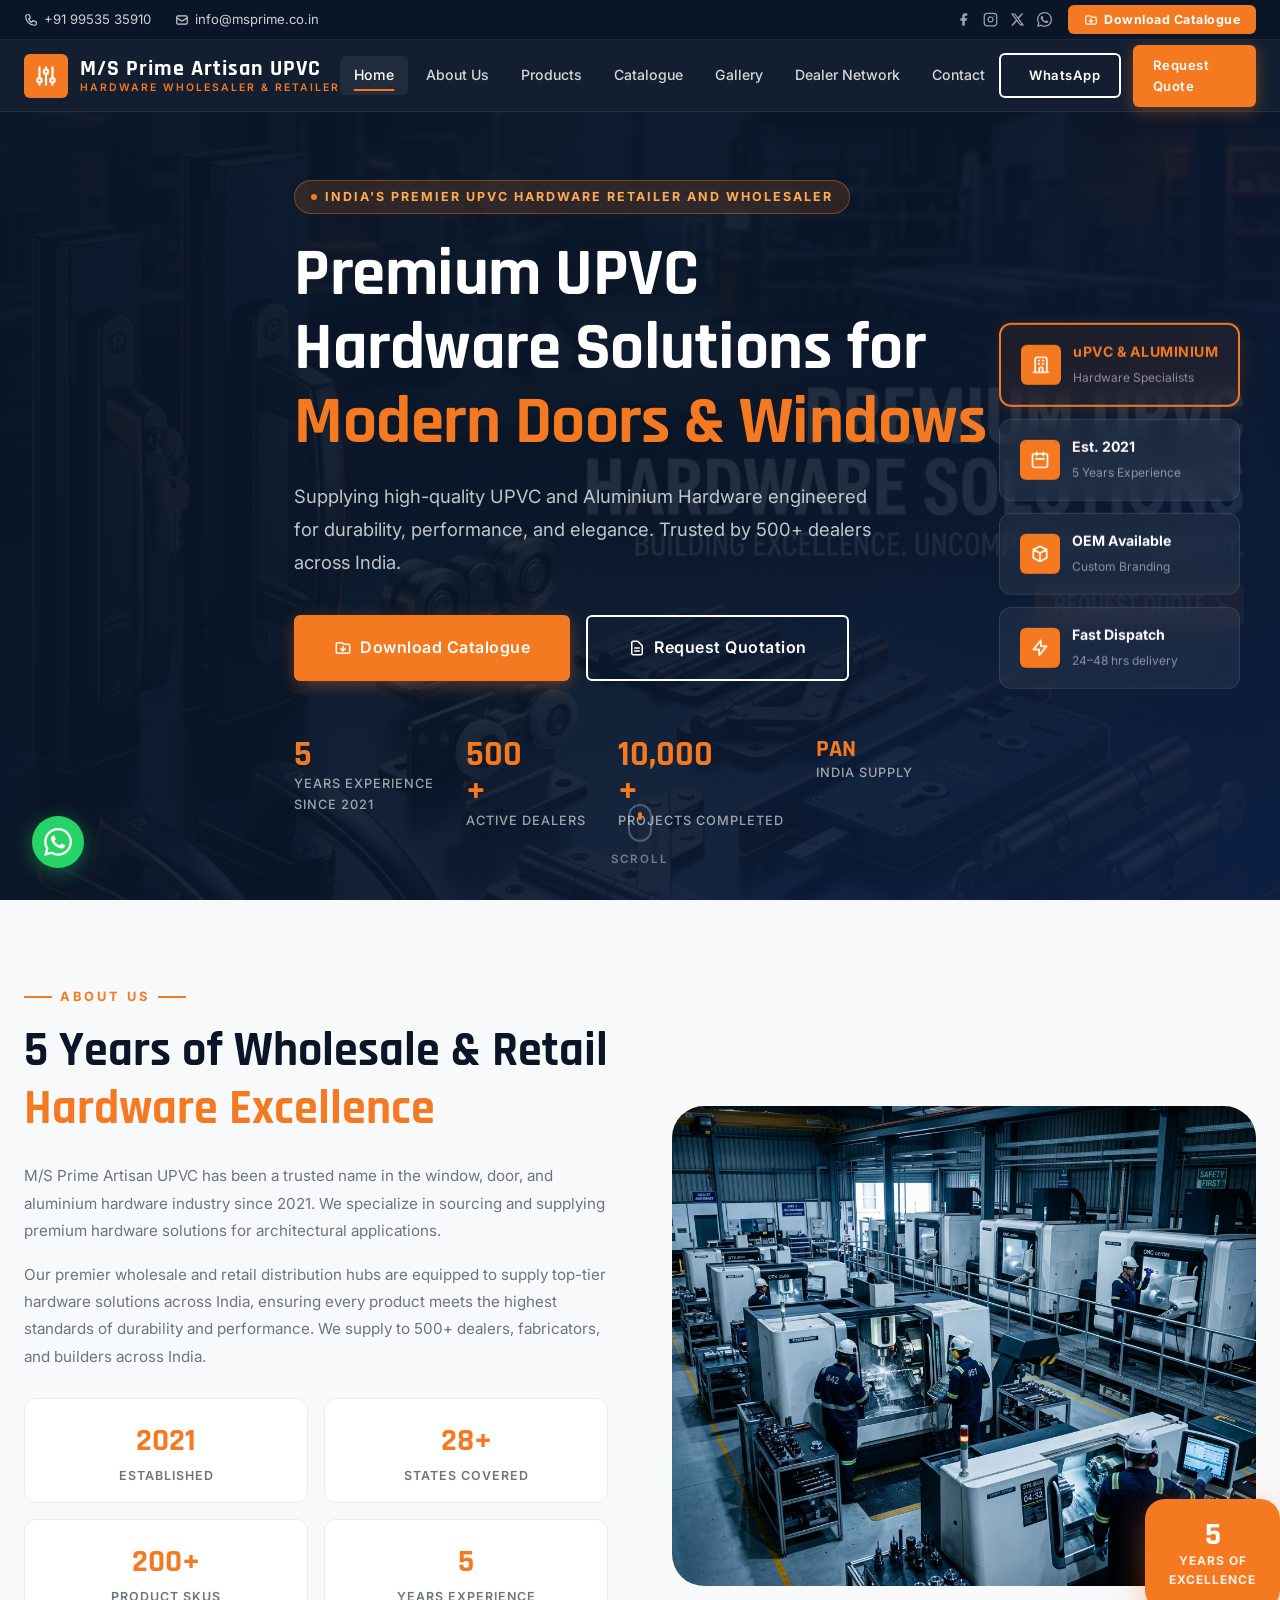
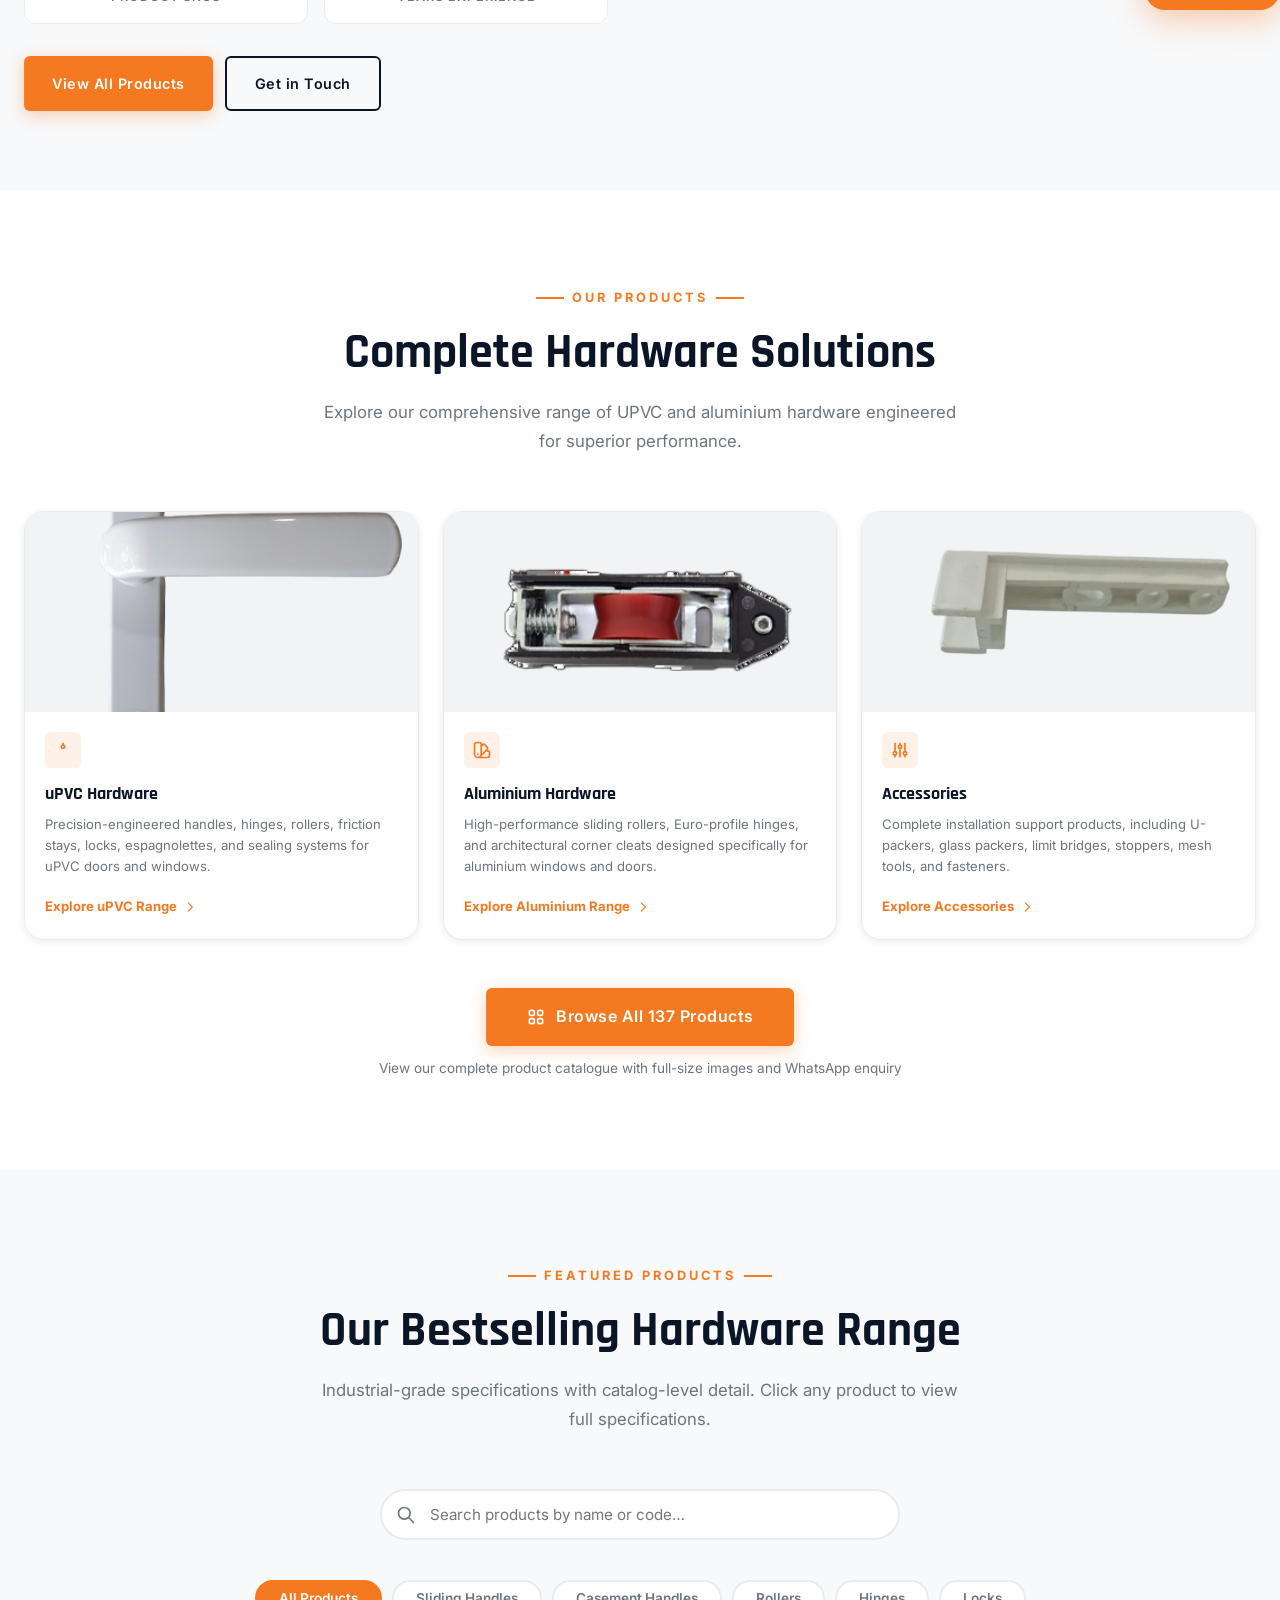
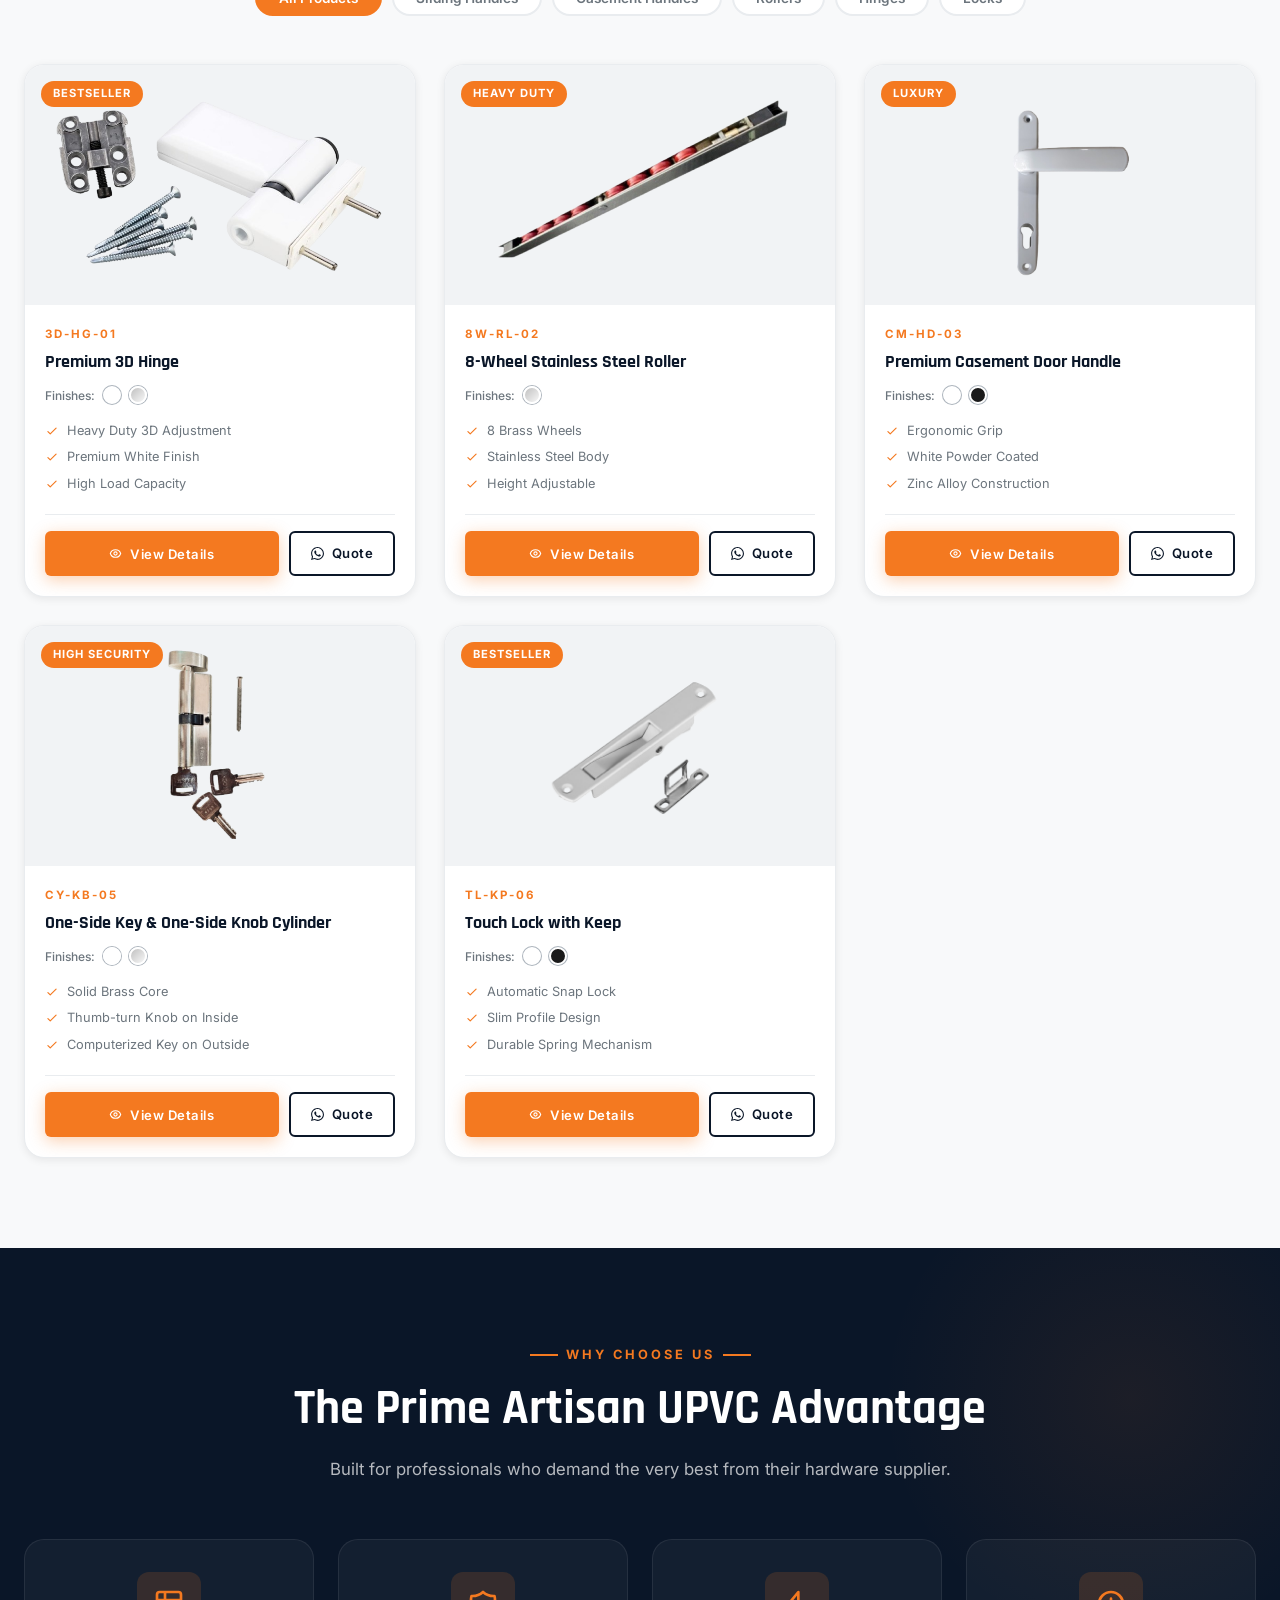
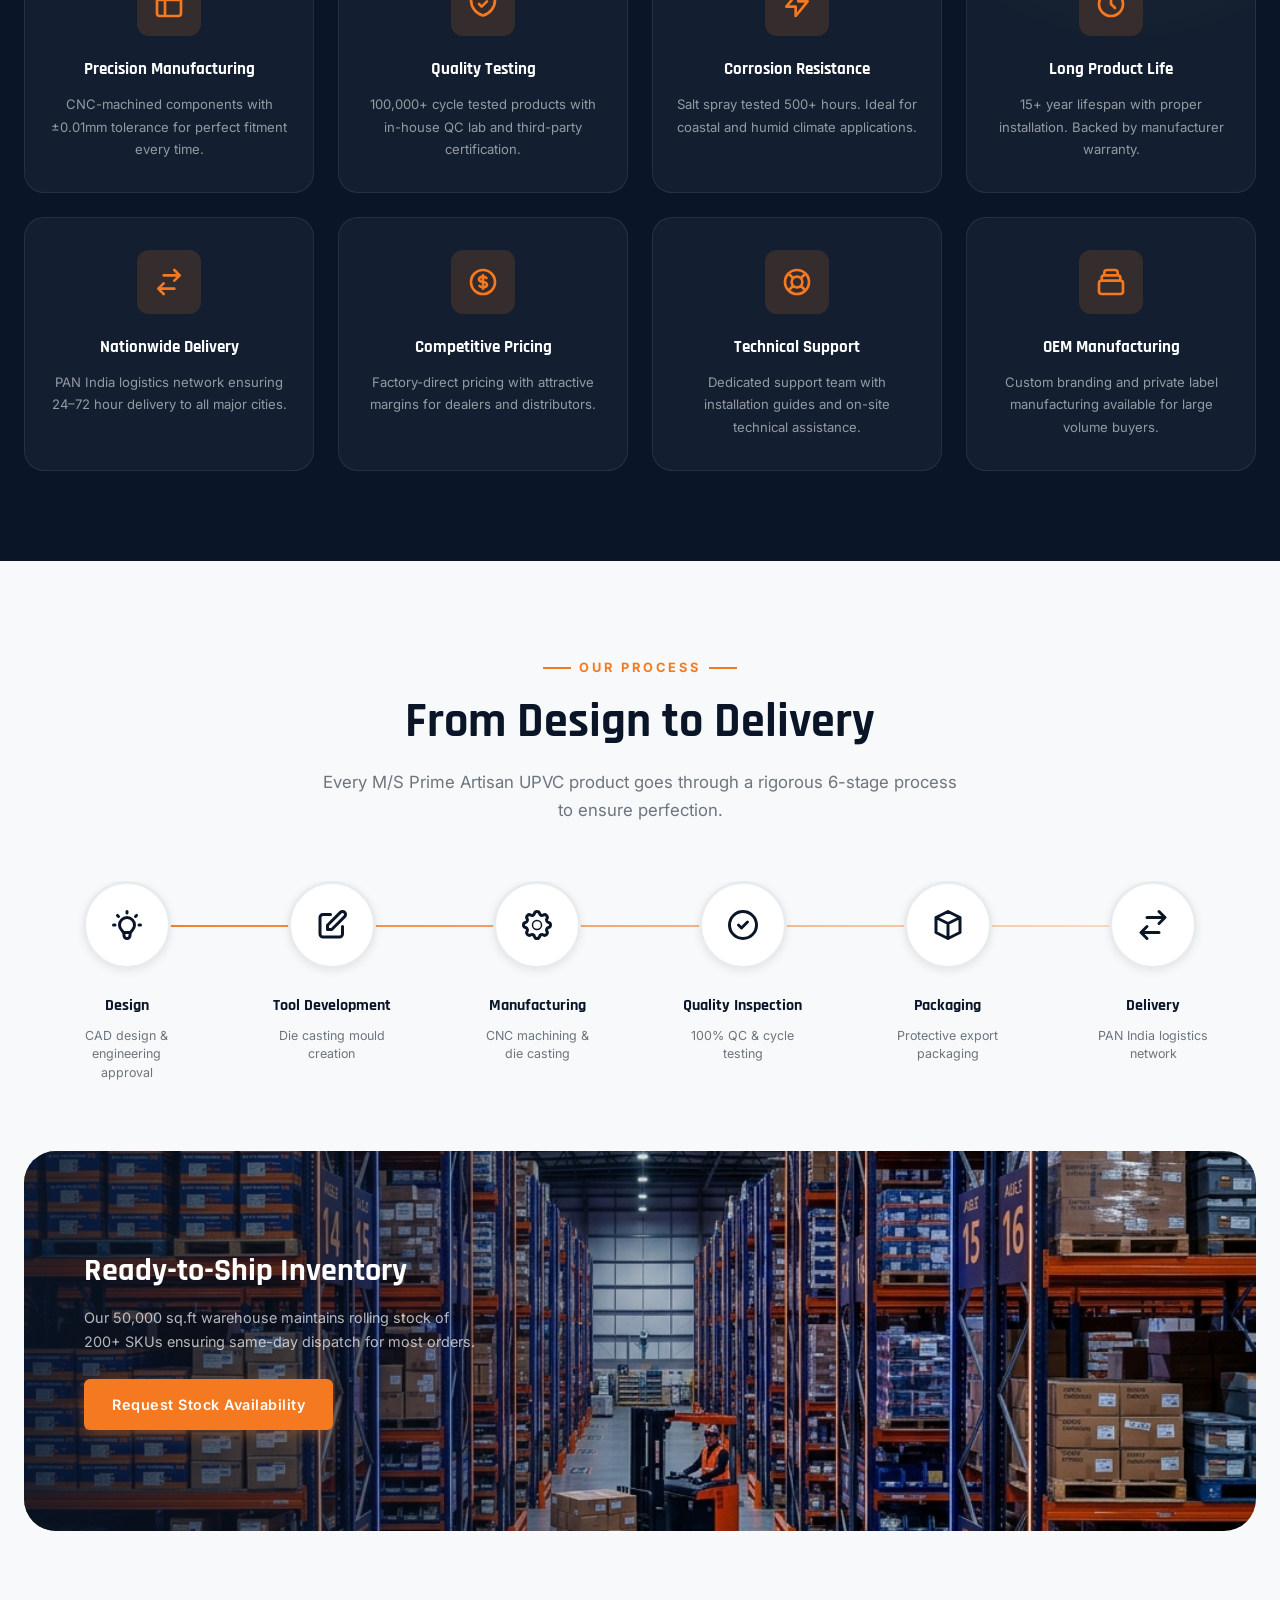
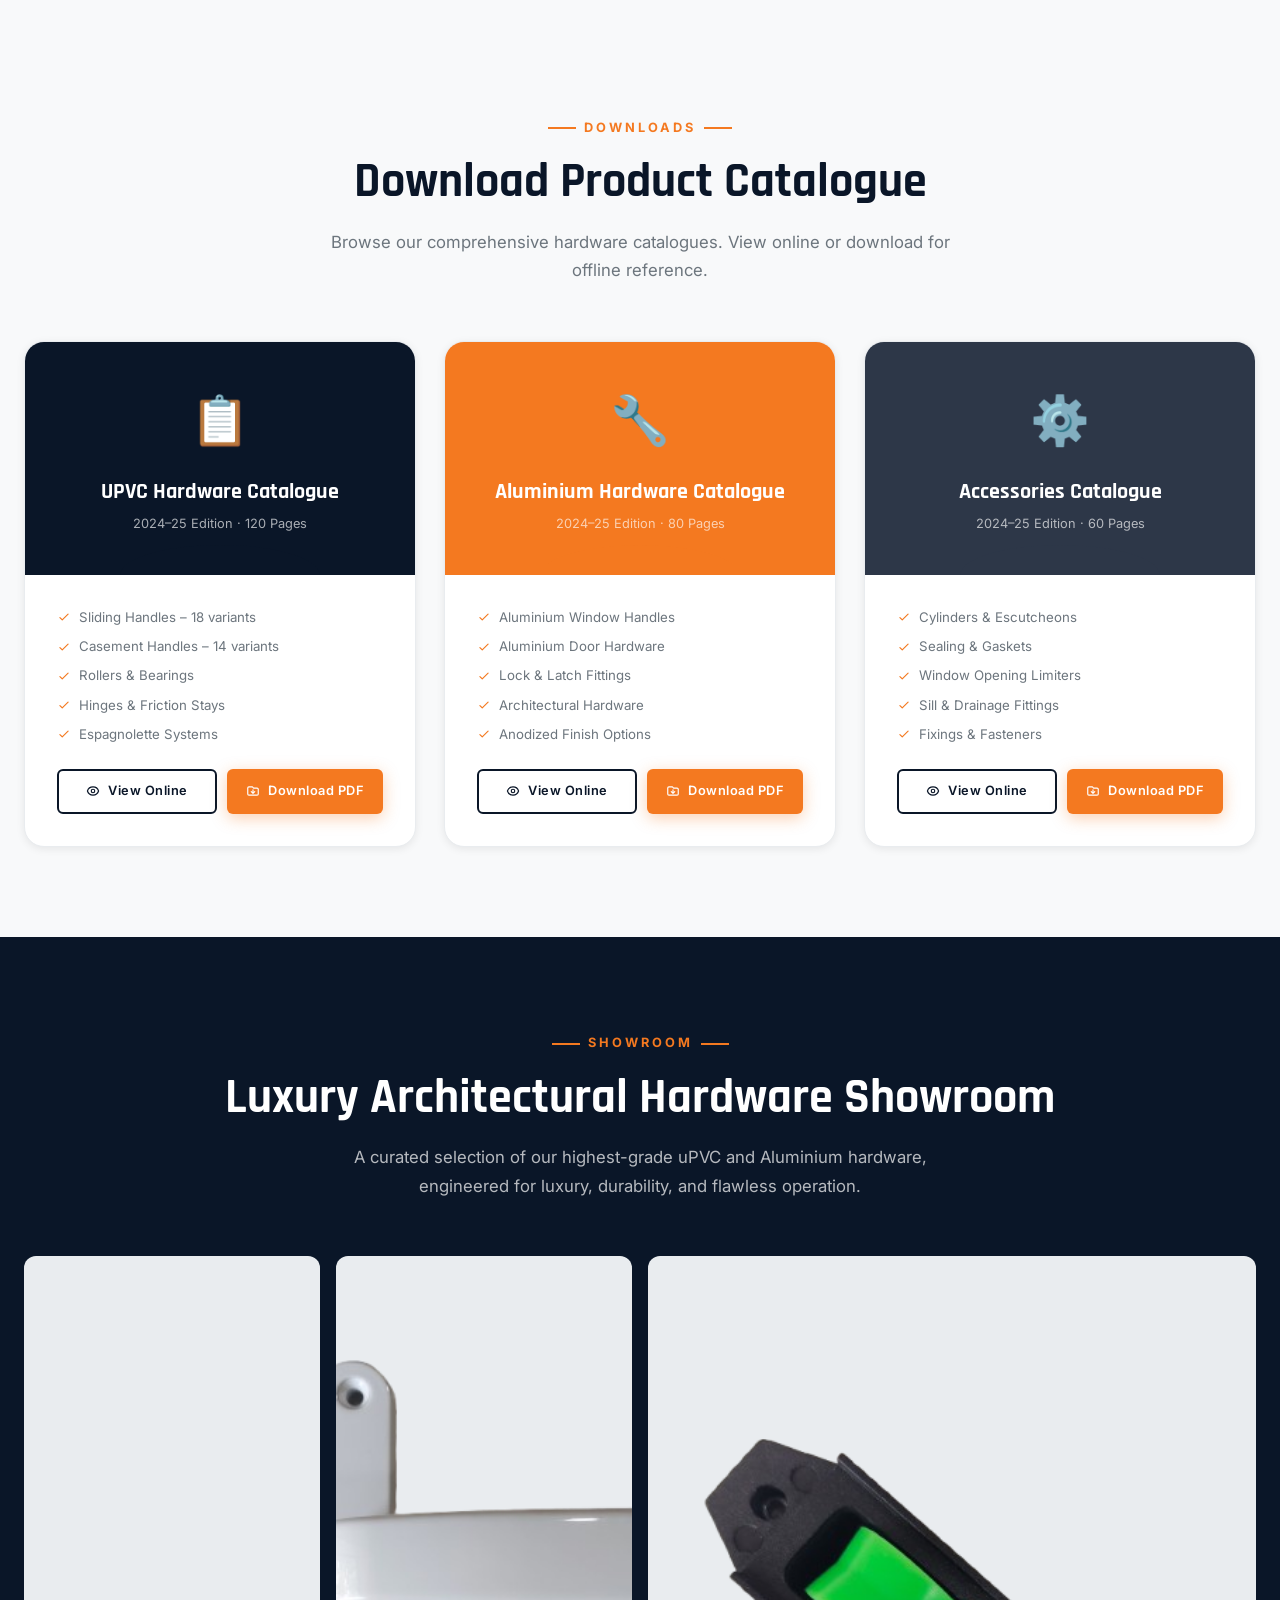
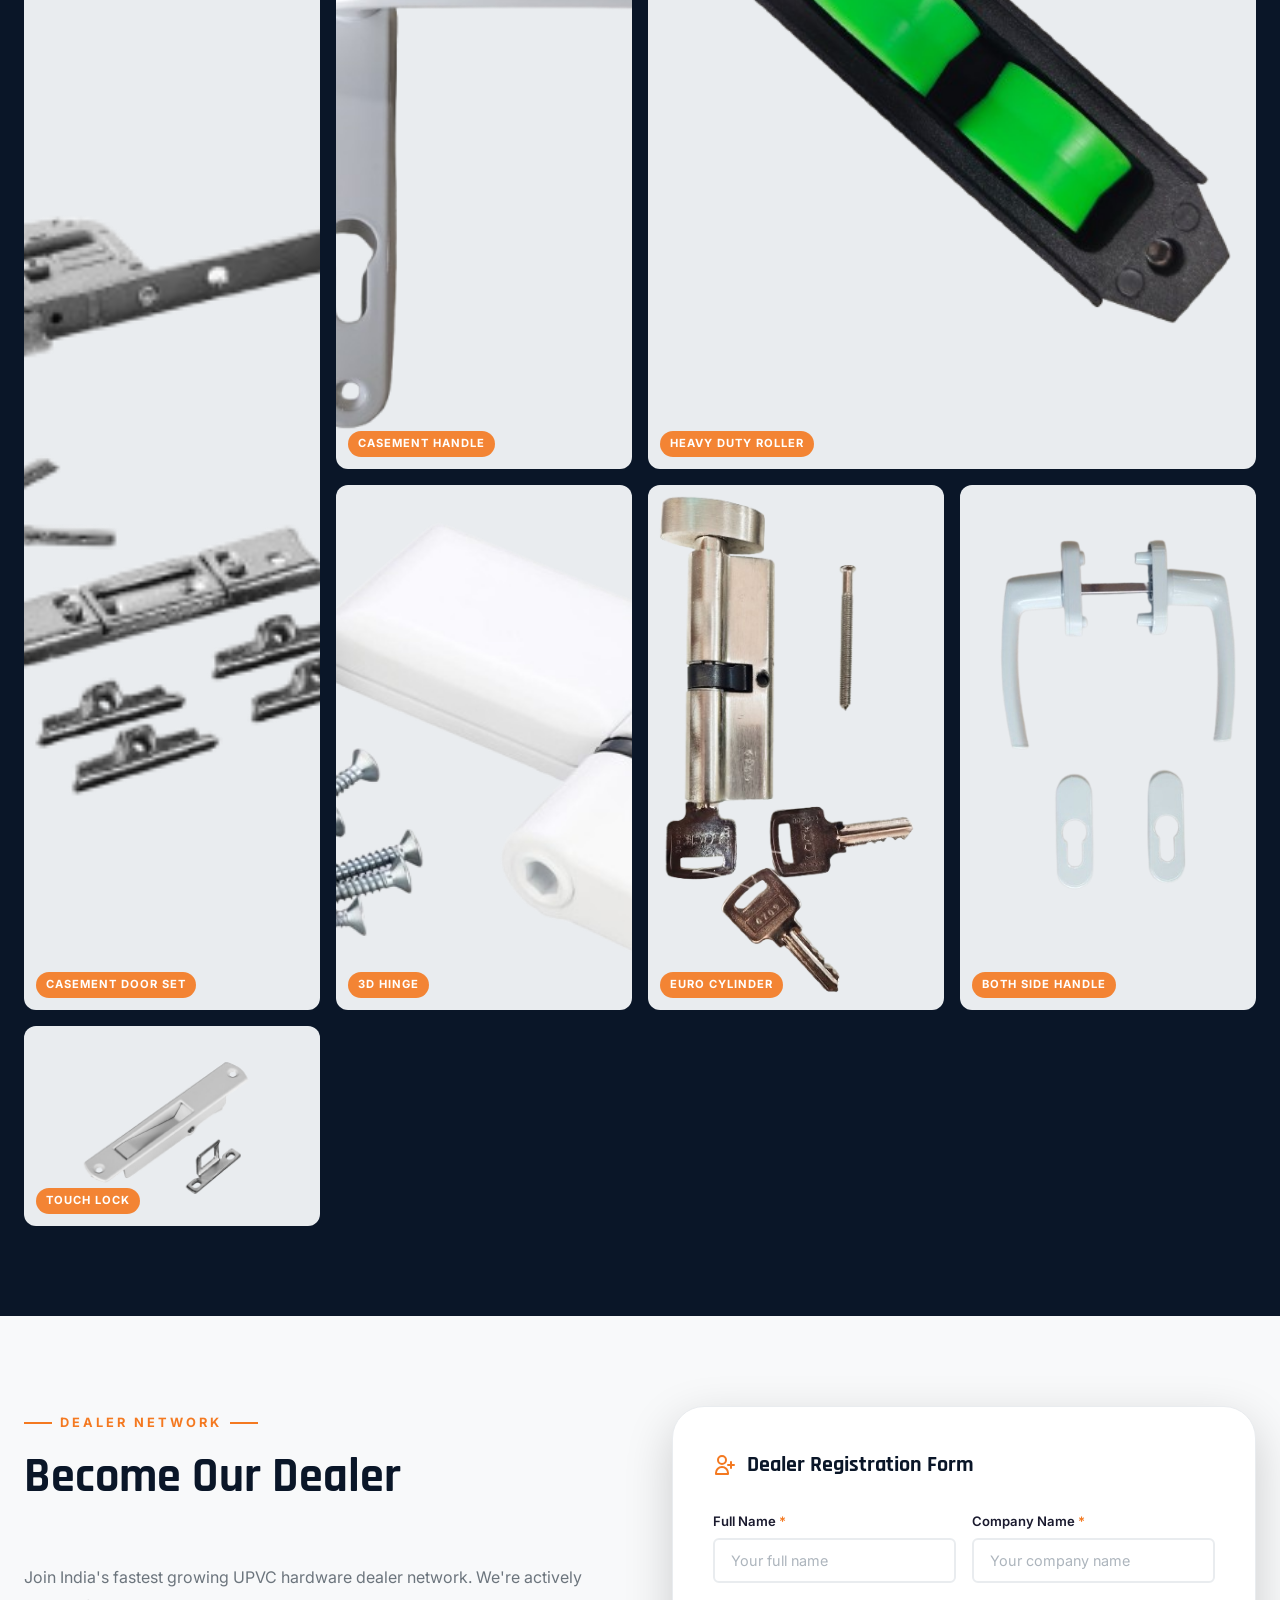
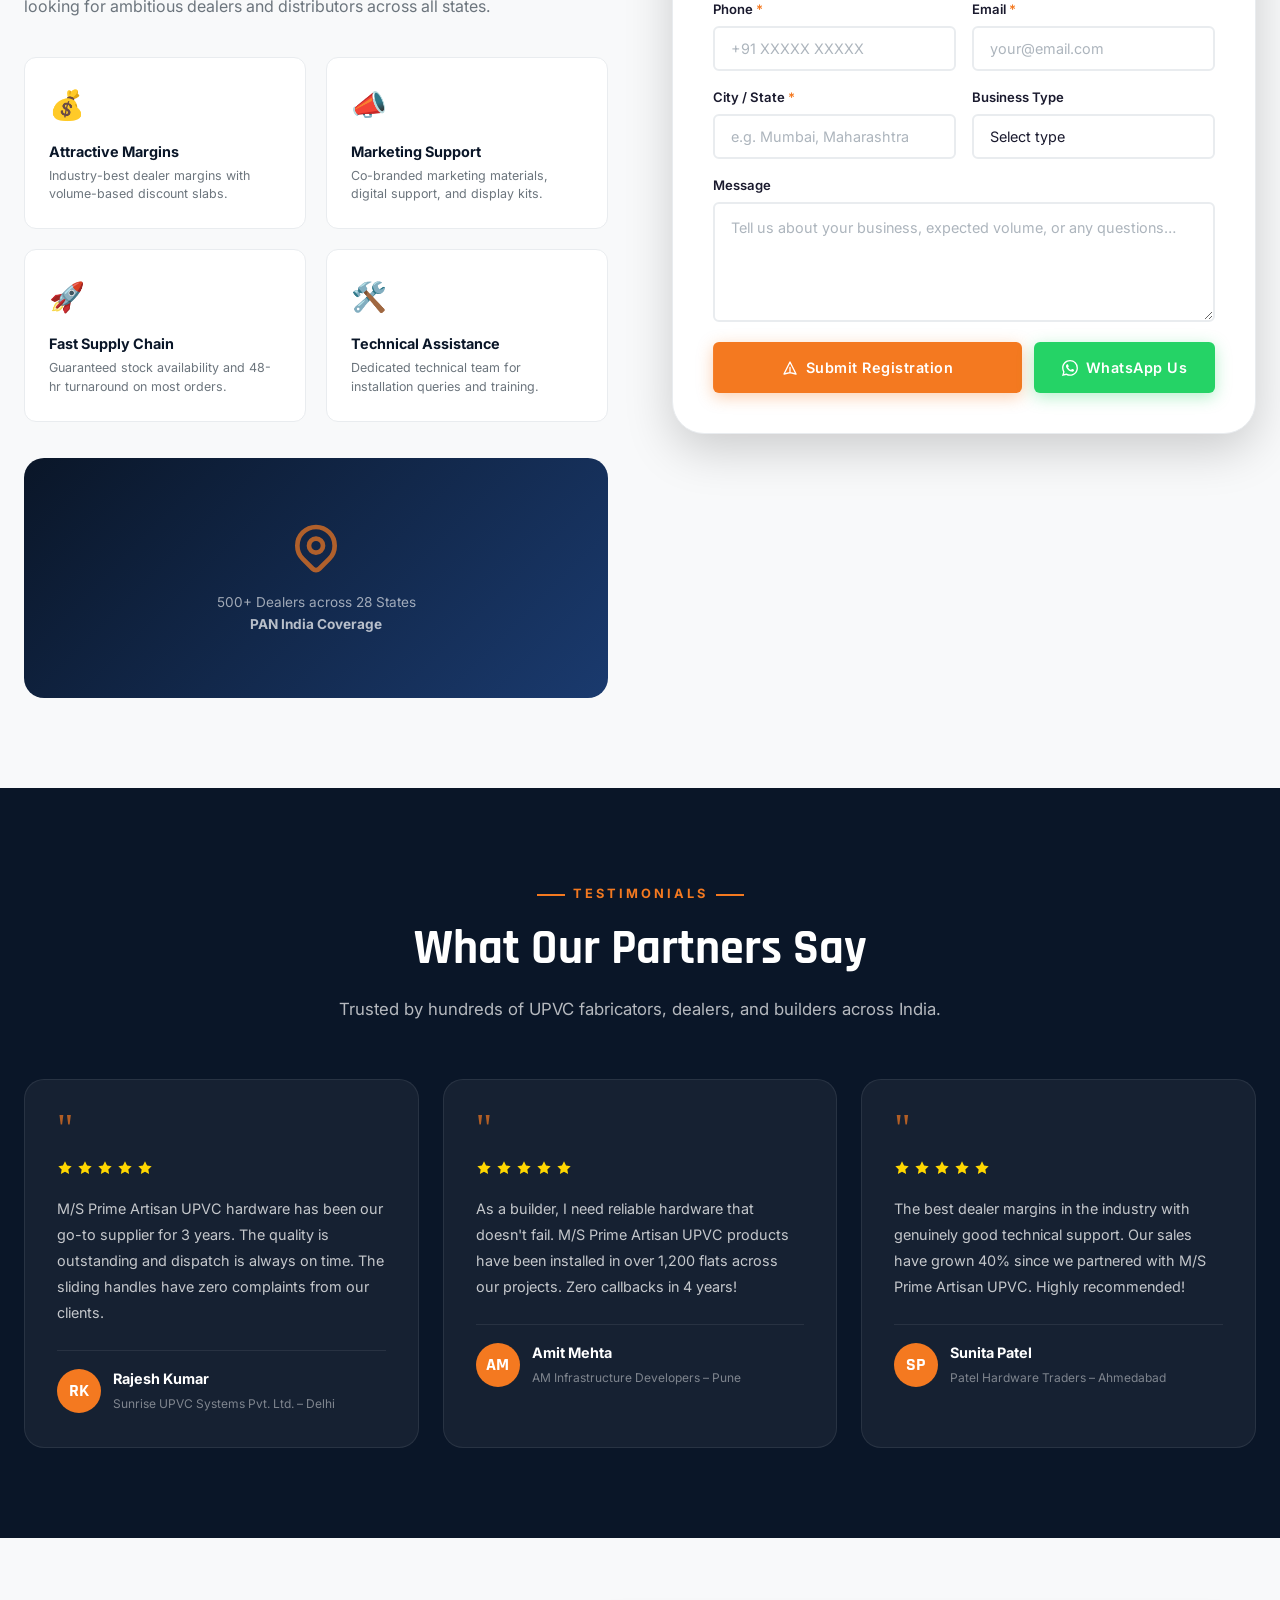
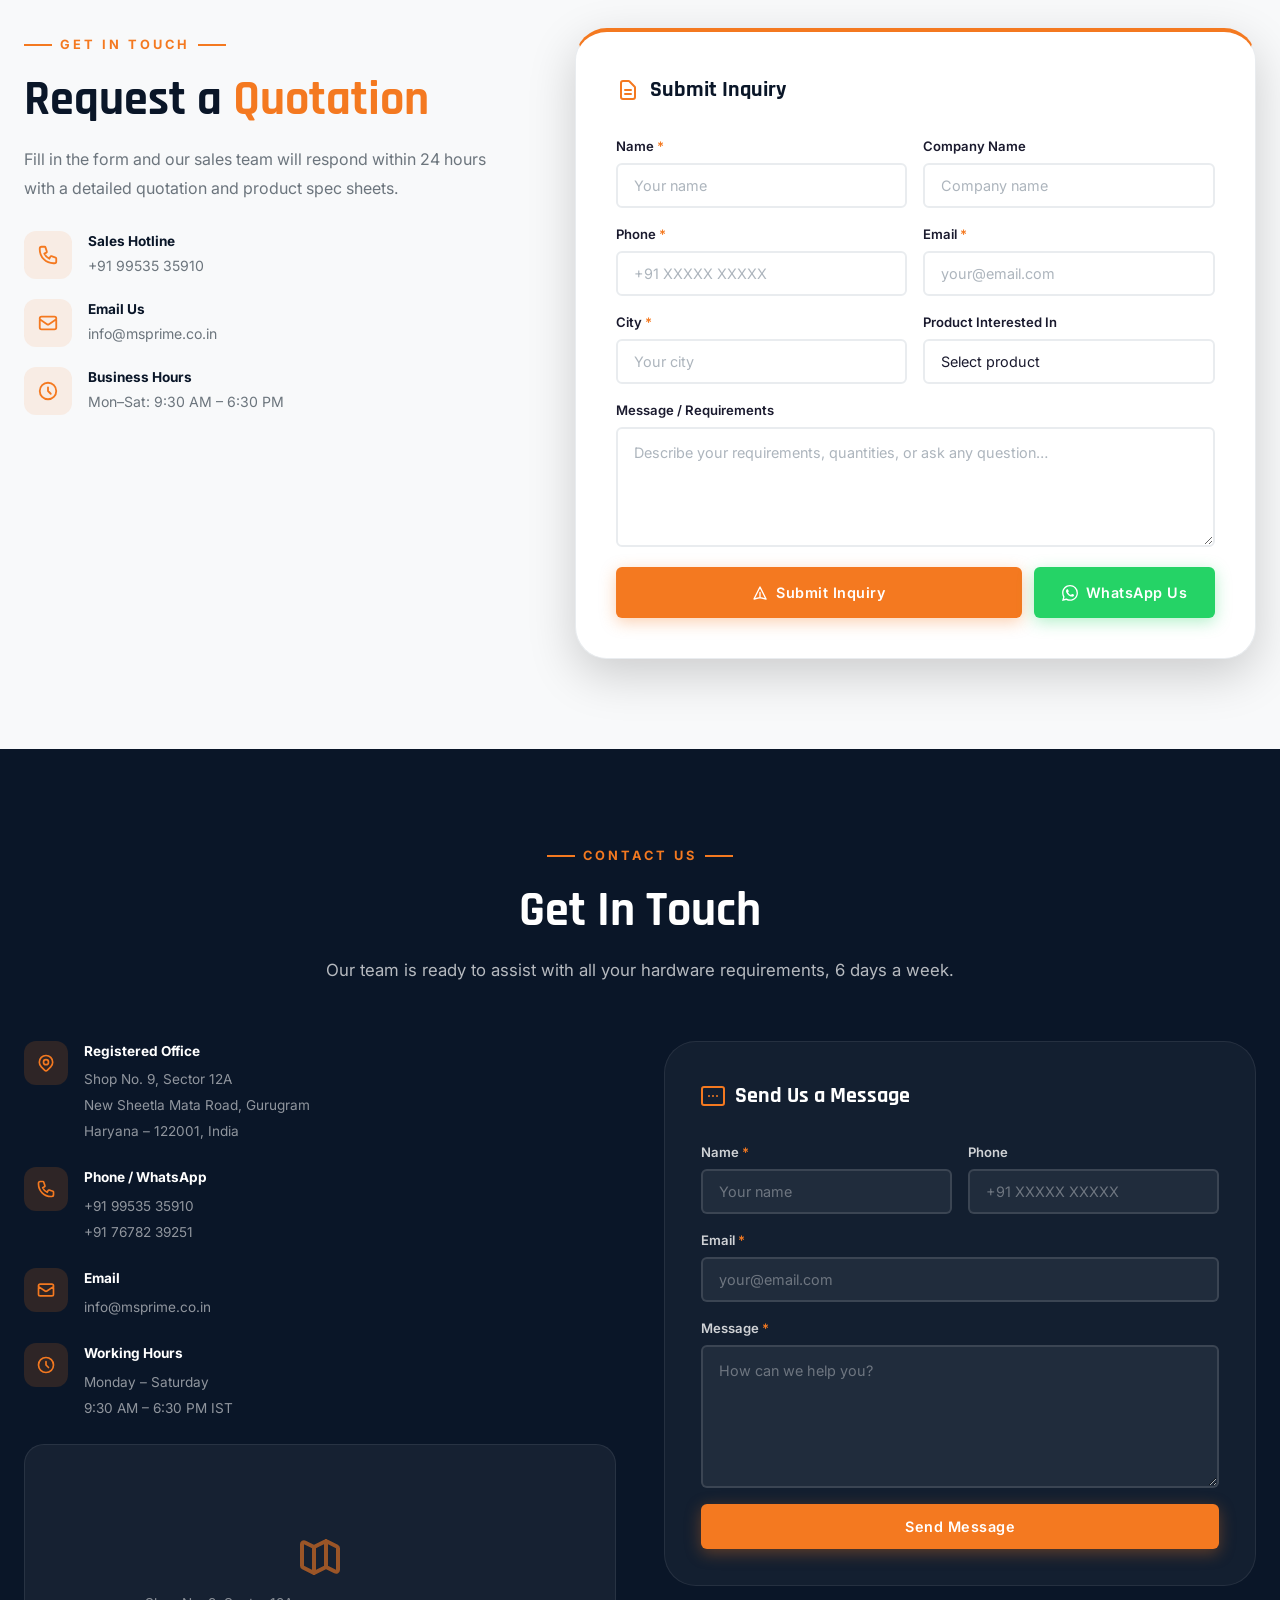
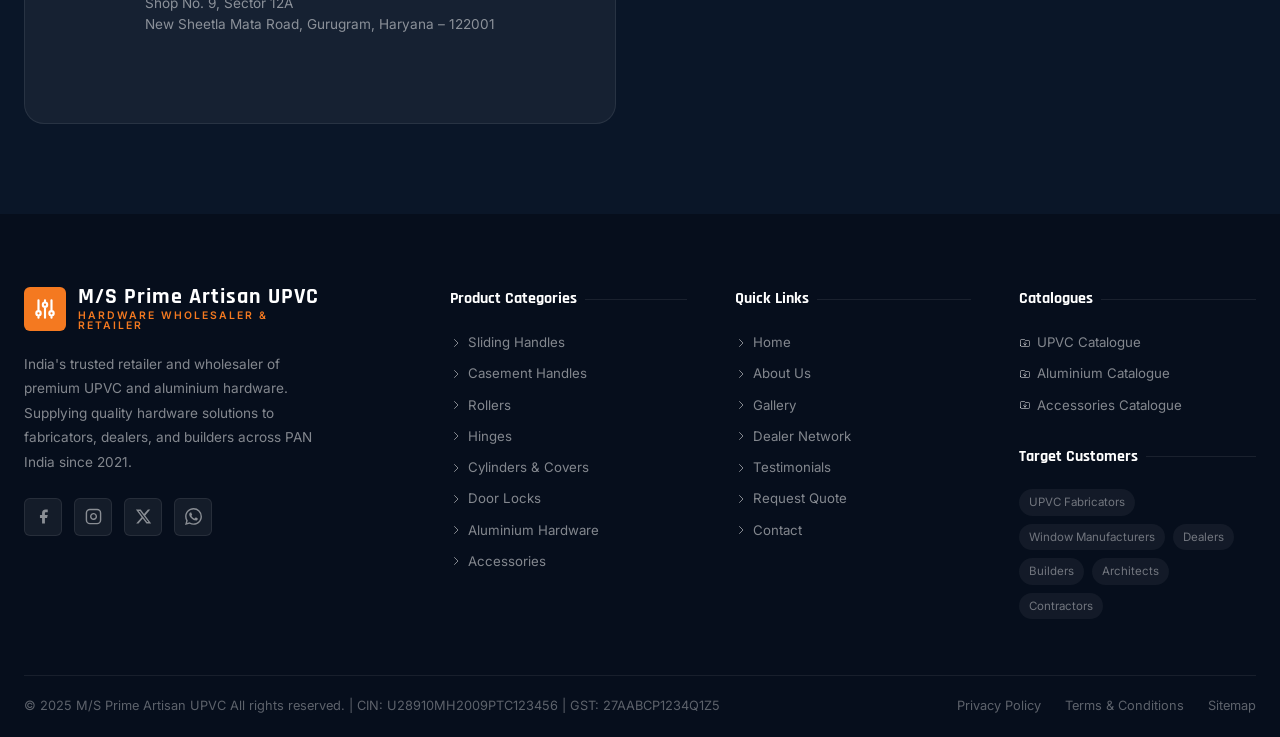
==== index.html @ 4007d70a "Initial commit of Prime Artisan UPVC website" ====
<!DOCTYPE html>
<html lang="en">
<head>
  <meta charset="UTF-8" />
  <meta name="viewport" content="width=device-width, initial-scale=1.0" />
  <title>M/S Prime Artisan UPVC – Aluminium & Window Hardware Retailer and Wholesaler | PAN India</title>
  <meta name="description" content="M/S Prime Artisan UPVC – India's trusted retailer, wholesaler & supplier of premium door, window & aluminium hardware, including sliding handles, casement handles, rollers, hinges, cylinders, espagnolette & door locks." />
  <meta name="keywords" content="UPVC hardware, aluminium hardware, sliding handles, casement handles, rollers, hinges, door locks, espagnolette, UPVC fabricators, India" />
  <meta property="og:title" content="M/S Prime Artisan UPVC – Premium Door & Window Hardware" />
  <meta property="og:description" content="Retailer and wholesaler of premium window, door and aluminium hardware. PAN India supply." />
  <meta property="og:type" content="website" />
  <link rel="canonical" href="https://msprime.co.in/" />
  <link rel="preconnect" href="https://fonts.googleapis.com" />
  <link rel="preconnect" href="https://fonts.gstatic.com" crossorigin />
  <link href="https://fonts.googleapis.com/css2?family=Inter:wght@300;400;500;600;700;800;900&family=Rajdhani:wght@400;500;600;700&display=swap" rel="stylesheet" />
  <link rel="stylesheet" href="css/style.css" />
</head>
<body>

<!-- ════════════════════════════════════════════
     TOP BAR
════════════════════════════════════════════ -->
<div id="topbar">
  <div class="container topbar-inner">
    <div class="topbar-contact">
      <a href="tel:+919953535910" id="topbar-phone">
        <svg fill="none" stroke="currentColor" viewBox="0 0 24 24"><path stroke-linecap="round" stroke-linejoin="round" stroke-width="2" d="M3 5a2 2 0 012-2h3.28a1 1 0 01.948.684l1.498 4.493a1 1 0 01-.502 1.21l-2.257 1.13a11.042 11.042 0 005.516 5.516l1.13-2.257a1 1 0 011.21-.502l4.493 1.498a1 1 0 01.684.949V19a2 2 0 01-2 2h-1C9.716 21 3 14.284 3 6V5z" /></svg>
        +91 99535 35910
      </a>
      <a href="mailto:info@msprime.co.in" id="topbar-email">
        <svg fill="none" stroke="currentColor" viewBox="0 0 24 24"><path stroke-linecap="round" stroke-linejoin="round" stroke-width="2" d="M3 8l7.89 5.26a2 2 0 002.22 0L21 8M5 19h14a2 2 0 002-2V7a2 2 0 00-2-2H5a2 2 0 00-2 2v10a2 2 0 002 2z" /></svg>
        info@msprime.co.in
      </a>
    </div>
    <div class="topbar-right">
      <div class="topbar-socials">
        <a href="https://facebook.com/772134515976106" target="_blank" rel="noopener" aria-label="Facebook" id="topbar-fb">
          <svg viewBox="0 0 24 24" fill="currentColor"><path d="M18 2h-3a5 5 0 00-5 5v3H7v4h3v8h4v-8h3l1-4h-4V7a1 1 0 011-1h3z"/></svg>
        </a>
        <a href="https://instagram.com/msprimeartisan?igsh=NTZ3dzBpeHZzNXQ1&utm_source=ig_contact_invite" target="_blank" rel="noopener" aria-label="Instagram" id="topbar-ig">
          <svg viewBox="0 0 24 24" fill="none" stroke="currentColor" stroke-width="2" stroke-linecap="round" stroke-linejoin="round"><rect x="2" y="2" width="20" height="20" rx="5" ry="5"/><path d="M16 11.37A4 4 0 1112.63 8 4 4 0 0116 11.37z"/><line x1="17.5" y1="6.5" x2="17.51" y2="6.5"/></svg>
        </a>
        <a href="https://x.com/msprimeartisan" target="_blank" rel="noopener" aria-label="Twitter" id="topbar-tw">
          <svg viewBox="0 0 24 24" fill="currentColor"><path d="M18.244 2.25h3.308l-7.227 8.26 8.502 11.24H16.17l-5.214-6.817L4.99 21.75H1.68l7.73-8.835L1.254 2.25H8.08l4.713 6.231zm-1.161 17.52h1.833L7.084 4.126H5.117z"/></svg>
        </a>
        <a href="https://wa.me/919953535910" aria-label="WhatsApp" id="topbar-wa">
          <svg viewBox="0 0 24 24" fill="currentColor"><path d="M17.472 14.382c-.297-.149-1.758-.867-2.03-.967-.273-.099-.471-.148-.67.15-.197.297-.767.966-.94 1.164-.173.199-.347.223-.644.075-.297-.15-1.255-.463-2.39-1.475-.883-.788-1.48-1.761-1.653-2.059-.173-.297-.018-.458.13-.606.134-.133.298-.347.446-.52.149-.174.198-.298.298-.497.099-.198.05-.371-.025-.52-.075-.149-.669-1.612-.916-2.207-.242-.579-.487-.5-.669-.51-.173-.008-.371-.01-.57-.01-.198 0-.52.074-.792.372-.272.297-1.04 1.016-1.04 2.479 0 1.462 1.065 2.875 1.213 3.074.149.198 2.096 3.2 5.077 4.487.709.306 1.262.489 1.694.625.712.227 1.36.195 1.871.118.571-.085 1.758-.719 2.006-1.413.248-.694.248-1.289.173-1.413-.074-.124-.272-.198-.57-.347m-5.421 7.403h-.004a9.87 9.87 0 01-5.031-1.378l-.361-.214-3.741.982.998-3.648-.235-.374a9.86 9.86 0 01-1.51-5.26c.001-5.45 4.436-9.884 9.888-9.884 2.64 0 5.122 1.03 6.988 2.898a9.825 9.825 0 012.893 6.994c-.003 5.45-4.437 9.884-9.885 9.884m8.413-18.297A11.815 11.815 0 0012.05 0C5.495 0 .16 5.335.157 11.892c0 2.096.547 4.142 1.588 5.945L.057 24l6.305-1.654a11.882 11.882 0 005.683 1.448h.005c6.554 0 11.890-5.335 11.893-11.893a11.821 11.821 0 00-3.48-8.413z"/></svg>
        </a>
      </div>
      <a href="#catalogue" class="topbar-catalogue-btn" id="topbar-cat-btn">
        <svg fill="none" stroke="currentColor" viewBox="0 0 24 24" width="14" height="14"><path stroke-linecap="round" stroke-linejoin="round" stroke-width="2" d="M12 10v6m0 0l-3-3m3 3l3-3M3 17V7a2 2 0 012-2h6l2 2h6a2 2 0 012 2v8a2 2 0 01-2 2H5a2 2 0 01-2-2z"/></svg>
        Download Catalogue
      </a>
    </div>
  </div>
</div>

<!-- ════════════════════════════════════════════
     HEADER
════════════════════════════════════════════ -->
<header id="main-header" role="banner">
  <div class="container nav-inner">
    <a href="#hero" class="logo" id="nav-logo" aria-label="M/S Prime Artisan UPVC Home">
      <div class="logo-icon">
        <svg fill="none" stroke="currentColor" viewBox="0 0 24 24"><path stroke-linecap="round" stroke-linejoin="round" stroke-width="2" d="M12 6V4m0 2a2 2 0 100 4m0-4a2 2 0 110 4m-6 8a2 2 0 100-4m0 4a2 2 0 110-4m0 4v2m0-6V4m6 6v10m6-2a2 2 0 100-4m0 4a2 2 0 110-4m0 4v2m0-6V4"/></svg>
      </div>
      <div class="logo-text">
        <span class="logo-name">M/S Prime Artisan UPVC</span>
        <span class="logo-tagline">Hardware Wholesaler & Retailer</span>
      </div>
    </a>

    <nav class="nav-links" aria-label="Main navigation">
      <a href="#hero" class="active" id="nav-home">Home</a>
      <a href="#about" id="nav-about">About Us</a>
      <a href="products.html" id="nav-products">Products</a>
      <a href="#catalogue" id="nav-catalogue">Catalogue</a>
      <a href="#gallery" id="nav-gallery">Gallery</a>
      <a href="#dealer" id="nav-dealer">Dealer Network</a>
      <a href="#contact" id="nav-contact">Contact</a>
    </nav>

    <div class="nav-cta">
      <a href="https://wa.me/919953535910" class="btn btn-outline btn-sm" id="nav-wa-btn" target="_blank" rel="noopener">
        <svg fill="currentColor" viewBox="0 0 24 24" width="16" height="16"><path d="M17.472 14.382c-.297-.149-1.758-.867-2.03-.967-.273-.099-.471-.148-.67.15-.197.297-.767.966-.94 1.164-.173.199-.347.223-.644.075-.297-.15-1.255-.463-2.39-1.475-.883-.788-1.48-1.761-1.653-2.059-.173-.297-.018-.458.13-.606.134-.133.298-.347.446-.52.149-.174.198-.298.298-.497.099-.198.05-.371-.025-.52-.075-.149-.669-1.612-.916-2.207-.242-.579-.487-.5-.669-.51-.173-.008-.371-.01-.57-.01-.198 0-.52.074-.792.372-.272.297-1.04 1.016-1.04 2.479 0 1.462 1.065 2.875 1.213 3.074.149.198 2.096 3.2 5.077 4.487.709.306 1.262.489 1.694.625.712.227 1.36.195 1.871.118.571-.085 1.758-.719 2.006-1.413.248-.694.248-1.289.173-1.413-.074-.124-.272-.198-.57-.347m-5.421 7.403h-.004a9.87 9.87 0 01-5.031-1.378l-.361-.214-3.741.982.998-3.648-.235-.374a9.86 9.86 0 01-1.51-5.26c.001-5.45 4.436-9.884 9.888-9.884 2.64 0 5.122 1.03 6.988 2.898a9.825 9.825 0 012.893 6.994c-.003 5.45-4.437 9.884-9.885 9.884m8.413-18.297A11.815 11.815 0 0012.05 0C5.495 0 .16 5.335.157 11.892c0 2.096.547 4.142 1.588 5.945L.057 24l6.305-1.654a11.882 11.882 0 005.683 1.448h.005c6.554 0 11.890-5.335 11.893-11.893a11.821 11.821 0 00-3.48-8.413z"/></svg>
        WhatsApp
      </a>
      <a href="#inquiry" class="btn btn-primary btn-sm" id="nav-quote-btn">Request Quote</a>
      <button class="hamburger" id="hamburger-btn" aria-label="Open mobile menu" aria-expanded="false">
        <span></span><span></span><span></span>
      </button>
    </div>
  </div>
</header>

<!-- Mobile Nav -->
<nav class="mobile-nav" id="mobile-nav" aria-label="Mobile navigation">
  <a href="#hero" id="m-home">Home</a>
  <a href="#about" id="m-about">About Us</a>
  <a href="products.html" id="m-products">Products</a>
  <a href="#catalogue" id="m-catalogue">Catalogue</a>
  <a href="#gallery" id="m-gallery">Gallery</a>
  <a href="#dealer" id="m-dealer">Dealer Network</a>
  <a href="#contact" id="m-contact">Contact</a>
</nav>

<!-- ════════════════════════════════════════════
     HERO
════════════════════════════════════════════ -->
<section id="hero" aria-label="Hero banner">
  <div class="hero-bg" aria-hidden="true"></div>
  <div class="hero-overlay" aria-hidden="true"></div>
  <div class="hero-particles" id="hero-particles" aria-hidden="true"></div>

  <div class="container" style="position:relative;z-index:2;">
    <div class="hero-content">
      <div class="hero-badge" role="text">
        India's Premier UPVC Hardware retailer and wholesaler
      </div>
      <h1 class="hero-title">
        Premium UPVC<br/>Hardware Solutions for<br/><span>Modern Doors & Windows</span>
      </h1>
      <p class="hero-subtitle">
        Supplying high-quality UPVC and Aluminium Hardware engineered for durability, performance, and elegance. Trusted by 500+ dealers across India.
      </p>
      <div class="hero-actions">
        <a href="#catalogue" class="btn btn-primary btn-lg" id="hero-catalogue-btn">
          <svg fill="none" stroke="currentColor" viewBox="0 0 24 24" width="18" height="18"><path stroke-linecap="round" stroke-linejoin="round" stroke-width="2" d="M12 10v6m0 0l-3-3m3 3l3-3M3 17V7a2 2 0 012-2h6l2 2h6a2 2 0 012 2v8a2 2 0 01-2 2H5a2 2 0 01-2-2z"/></svg>
          Download Catalogue
        </a>
        <a href="#inquiry" class="btn btn-outline btn-lg" id="hero-quote-btn">
          <svg fill="none" stroke="currentColor" viewBox="0 0 24 24" width="18" height="18"><path stroke-linecap="round" stroke-linejoin="round" stroke-width="2" d="M9 12h6m-6 4h6m2 5H7a2 2 0 01-2-2V5a2 2 0 012-2h5.586a1 1 0 01.707.293l5.414 5.414a1 1 0 01.293.707V19a2 2 0 01-2 2z"/></svg>
          Request Quotation
        </a>
      </div>
      <div class="hero-stats" role="list" aria-label="Company statistics">
        <div class="hero-stat" role="listitem">
          <span class="stat-number counter" data-target="5" id="stat-years">0</span>
          <span class="stat-label">Years Experience<br/>Since 2021</span>
        </div>
        <div class="hero-stat" role="listitem">
          <span class="stat-number counter" data-target="500" id="stat-dealers">0</span><span class="stat-number">+</span>
          <span class="stat-label">Active Dealers</span>
        </div>
        <div class="hero-stat" role="listitem">
          <span class="stat-number counter" data-target="10000" id="stat-projects">0</span><span class="stat-number">+</span>
          <span class="stat-label">Projects Completed</span>
        </div>
        <div class="hero-stat" role="listitem">
          <span class="stat-number" style="font-size:1.5rem;">PAN</span>
          <span class="stat-label">India Supply</span>
        </div>
      </div>
    </div>
  </div>

    <div class="hero-side" aria-hidden="true">
    <div class="hero-side-badge" style="border: 2px solid var(--accent); background: rgba(244, 121, 32, 0.08); box-shadow: 0 4px 20px rgba(244, 121, 32, 0.15);">
      <div class="hero-side-icon" style="color:var(--accent);"><svg fill="none" stroke="currentColor" viewBox="0 0 24 24"><path stroke-linecap="round" stroke-linejoin="round" stroke-width="2" d="M19 21V5a2 2 0 00-2-2H7a2 2 0 00-2 2v16m14 0h2m-2 0h-5m-9 0H3m2 0h5M9 7h1m-1 4h1m4-4h1m-1 4h1m-5 10v-5a1 1 0 011-1h2a1 1 0 011 1v5m-4 0h4"/></svg></div>
      <div class="hero-side-text"><strong style="color:var(--accent); letter-spacing: 0.5px;">uPVC & ALUMINIUM</strong><span>Hardware Specialists</span></div>
    </div>
    <div class="hero-side-badge">
      <div class="hero-side-icon"><svg fill="none" stroke="currentColor" viewBox="0 0 24 24"><path stroke-linecap="round" stroke-linejoin="round" stroke-width="2" d="M8 7V3m8 4V3m-9 8h10M5 21h14a2 2 0 002-2V7a2 2 0 00-2-2H5a2 2 0 00-2 2v12a2 2 0 002 2z"/></svg></div>
      <div class="hero-side-text"><strong>Est. 2021</strong><span>5 Years Experience</span></div>
    </div>
    <div class="hero-side-badge">
      <div class="hero-side-icon"><svg fill="none" stroke="currentColor" viewBox="0 0 24 24"><path stroke-linecap="round" stroke-linejoin="round" stroke-width="2" d="M20 7l-8-4-8 4m16 0l-8 4m8-4v10l-8 4m0-10L4 7m8 4v10M4 7v10l8 4"/></svg></div>
      <div class="hero-side-text"><strong>OEM Available</strong><span>Custom Branding</span></div>
    </div>
    <div class="hero-side-badge">
      <div class="hero-side-icon"><svg fill="none" stroke="currentColor" viewBox="0 0 24 24"><path stroke-linecap="round" stroke-linejoin="round" stroke-width="2" d="M13 10V3L4 14h7v7l9-11h-7z"/></svg></div>
      <div class="hero-side-text"><strong>Fast Dispatch</strong><span>24–48 hrs delivery</span></div>
    </div>
  </div>

  <div class="hero-scroll" aria-hidden="true">
    <div class="scroll-indicator"><div class="scroll-dot"></div></div>
    <span>Scroll</span>
  </div>
</section>

<!-- ════════════════════════════════════════════
     ABOUT (anchor only for nav)
════════════════════════════════════════════ -->
<section id="about" class="section-padding bg-light">
  <div class="container">
    <div style="display:grid;grid-template-columns:1fr 1fr;gap:64px;align-items:center;">
      <div class="reveal-left">
        <div class="section-header" style="margin-bottom:24px;">
          <div class="section-label">About Us</div>
          <h2 class="section-title">5 Years of Wholesale & Retail<br/><span class="text-orange">Hardware Excellence</span></h2>
        </div>
        <p style="color:var(--text-muted);line-height:1.8;margin-bottom:16px;font-size:0.95rem;">
          M/S Prime Artisan UPVC has been a trusted name in the window, door, and aluminium hardware industry since 2021. We specialize in sourcing and supplying premium hardware solutions for architectural applications.
        </p>
        <p style="color:var(--text-muted);line-height:1.8;margin-bottom:28px;font-size:0.95rem;">
          Our premier wholesale and retail distribution hubs are equipped to supply top-tier hardware solutions across India, ensuring every product meets the highest standards of durability and performance. We supply to 500+ dealers, fabricators, and builders across India.
        </p>
        <div style="display:grid;grid-template-columns:1fr 1fr;gap:16px;margin-bottom:32px;">
          <div style="padding:16px;background:var(--white);border-radius:var(--radius-md);border:1px solid var(--gray-200);text-align:center;">
            <div style="font-family:var(--font-display);font-size:2rem;font-weight:700;color:var(--accent);">2021</div>
            <div style="font-size:0.78rem;color:var(--text-muted);font-weight:600;text-transform:uppercase;letter-spacing:1px;">Established</div>
          </div>
          <div style="padding:16px;background:var(--white);border-radius:var(--radius-md);border:1px solid var(--gray-200);text-align:center;">
            <div style="font-family:var(--font-display);font-size:2rem;font-weight:700;color:var(--accent);">28+</div>
            <div style="font-size:0.78rem;color:var(--text-muted);font-weight:600;text-transform:uppercase;letter-spacing:1px;">States Covered</div>
          </div>
          <div style="padding:16px;background:var(--white);border-radius:var(--radius-md);border:1px solid var(--gray-200);text-align:center;">
            <div style="font-family:var(--font-display);font-size:2rem;font-weight:700;color:var(--accent);">200+</div>
            <div style="font-size:0.78rem;color:var(--text-muted);font-weight:600;text-transform:uppercase;letter-spacing:1px;">Product SKUs</div>
          </div>
          <div style="padding:16px;background:var(--white);border-radius:var(--radius-md);border:1px solid var(--gray-200);text-align:center;">
            <div style="font-family:var(--font-display);font-size:2rem;font-weight:700;color:var(--accent);">5</div>
            <div style="font-size:0.78rem;color:var(--text-muted);font-weight:600;text-transform:uppercase;letter-spacing:1px;">Years Experience</div>
          </div>
        </div>
        <div style="display:flex;gap:12px;flex-wrap:wrap;">
          <a href="#categories" class="btn btn-primary" id="about-products-btn">View All Products</a>
          <a href="#contact" class="btn btn-outline-dark" id="about-contact-btn">Get in Touch</a>
        </div>
      </div>
      <div class="reveal-right" style="position:relative;">
        <div style="border-radius:var(--radius-xl);overflow:hidden;height:480px;">
          <img src="images/factory_interior.png" alt="M/S Prime Artisan UPVC distribution hub" style="width:100%;height:100%;object-fit:cover;" />
        </div>
        <div style="position:absolute;bottom:-24px;right:-24px;background:var(--accent);color:var(--white);padding:20px 24px;border-radius:var(--radius-lg);box-shadow:0 8px 32px rgba(244,121,32,0.4);text-align:center;">
          <div style="font-family:var(--font-display);font-size:2rem;font-weight:700;line-height:1;">5</div>
          <div style="font-size:0.75rem;font-weight:700;letter-spacing:1px;text-transform:uppercase;opacity:0.9;">Years of<br/>Excellence</div>
        </div>
      </div>
    </div>
  </div>
</section>

<!-- ════════════════════════════════════════════
     PRODUCT CATEGORIES
════════════════════════════════════════════ -->
<section id="categories" class="section-padding">
  <div class="container">
    <div class="section-header text-center reveal">
      <div class="section-label">Our Products</div>
      <h2 class="section-title">Complete Hardware Solutions</h2>
      <p class="section-subtitle">Explore our comprehensive range of UPVC and aluminium hardware engineered for superior performance.</p>
    </div>
    <div class="categories-grid">
      <!-- uPVC Hardware -->
      <div class="category-card reveal" data-category="upvc" onclick="window.location='products.html?cat=upvc'" tabindex="0" role="button" aria-label="View uPVC Hardware">
        <div class="category-img">
          <img src="images/products/casement_door_handle.png" alt="uPVC Hardware" loading="lazy" />
          <div class="category-img-overlay"></div>
        </div>
        <div class="category-body">
          <div class="category-icon"><svg fill="none" stroke="currentColor" viewBox="0 0 24 24"><path stroke-linecap="round" stroke-linejoin="round" stroke-width="2" d="M12 6V4m0 2a2 2 0 100 4m0-4a2 2 0 110 4"/></svg></div>
          <div class="category-name">uPVC Hardware</div>
          <div class="category-desc">Precision-engineered handles, hinges, rollers, friction stays, locks, espagnolettes, and sealing systems for uPVC doors and windows.</div>
          <div class="category-link">Explore uPVC Range <svg fill="none" stroke="currentColor" viewBox="0 0 24 24"><path stroke-linecap="round" stroke-linejoin="round" stroke-width="2" d="M9 5l7 7-7 7"/></svg></div>
        </div>
      </div>
      <!-- Aluminium Hardware -->
      <div class="category-card reveal" data-category="aluminium" onclick="window.location='products.html?cat=aluminium'" tabindex="0" role="button" aria-label="View Aluminium Hardware">
        <div class="category-img">
          <img src="images/products/adjustable_roller_25_27_29_mm.png" alt="Aluminium Hardware" loading="lazy" />
          <div class="category-img-overlay"></div>
        </div>
        <div class="category-body">
          <div class="category-icon"><svg fill="none" stroke="currentColor" viewBox="0 0 24 24"><path stroke-linecap="round" stroke-linejoin="round" stroke-width="2" d="M7 21a4 4 0 01-4-4V5a2 2 0 012-2h4a2 2 0 012 2v12a4 4 0 01-4 4zm0 0h12a2 2 0 002-2v-4a2 2 0 00-2-2h-2.343M11 7.343l1.657-1.657a2 2 0 012.828 0l2.829 2.829a2 2 0 010 2.828l-8.486 8.485M7 17h.01"/></svg></div>
          <div class="category-name">Aluminium Hardware</div>
          <div class="category-desc">High-performance sliding rollers, Euro-profile hinges, and architectural corner cleats designed specifically for aluminium windows and doors.</div>
          <div class="category-link">Explore Aluminium Range <svg fill="none" stroke="currentColor" viewBox="0 0 24 24"><path stroke-linecap="round" stroke-linejoin="round" stroke-width="2" d="M9 5l7 7-7 7"/></svg></div>
        </div>
      </div>
      <!-- Accessories -->
      <div class="category-card reveal" data-category="accessories" onclick="window.location='products.html?cat=accessories'" tabindex="0" role="button" aria-label="View Accessories">
        <div class="category-img">
          <img src="images/products/l_limit_bridge.png" alt="Accessories" loading="lazy" />
          <div class="category-img-overlay"></div>
        </div>
        <div class="category-body">
          <div class="category-icon"><svg fill="none" stroke="currentColor" viewBox="0 0 24 24"><path stroke-linecap="round" stroke-linejoin="round" stroke-width="2" d="M12 6V4m0 2a2 2 0 100 4m0-4a2 2 0 110 4m-6 8a2 2 0 100-4m0 4a2 2 0 110-4m0 4v2m0-6V4m6 6v10m6-2a2 2 0 100-4m0 4a2 2 0 110-4m0 4v2m0-6V4"/></svg></div>
          <div class="category-name">Accessories</div>
          <div class="category-desc">Complete installation support products, including U-packers, glass packers, limit bridges, stoppers, mesh tools, and fasteners.</div>
          <div class="category-link">Explore Accessories <svg fill="none" stroke="currentColor" viewBox="0 0 24 24"><path stroke-linecap="round" stroke-linejoin="round" stroke-width="2" d="M9 5l7 7-7 7"/></svg></div>
        </div>
      </div>
    </div>
    <!-- View All Products CTA -->
    <div style="text-align:center;margin-top:48px;" class="reveal">
      <a href="products.html" class="btn btn-primary btn-lg" id="view-all-products-btn" style="display:inline-flex;gap:10px;align-items:center;font-size:1rem;padding:16px 40px;">
        <svg fill="none" stroke="currentColor" viewBox="0 0 24 24" width="20" height="20"><path stroke-linecap="round" stroke-linejoin="round" stroke-width="2" d="M4 6a2 2 0 012-2h2a2 2 0 012 2v2a2 2 0 01-2 2H6a2 2 0 01-2-2V6zM14 6a2 2 0 012-2h2a2 2 0 012 2v2a2 2 0 01-2 2h-2a2 2 0 01-2-2V6zM4 16a2 2 0 012-2h2a2 2 0 012 2v2a2 2 0 01-2 2H6a2 2 0 01-2-2v-2zM14 16a2 2 0 012-2h2a2 2 0 012 2v2a2 2 0 01-2 2h-2a2 2 0 01-2-2v-2z"/></svg>
        Browse All 137 Products
      </a>
      <p style="margin-top:12px;font-size:0.85rem;color:var(--text-muted);">View our complete product catalogue with full-size images and WhatsApp enquiry</p>
    </div>
  </div>
</section>

<!-- ════════════════════════════════════════════
     FEATURED PRODUCTS
════════════════════════════════════════════ -->
<section id="featured-products" class="section-padding">
  <div class="container">
    <div class="section-header text-center reveal">
      <div class="section-label">Featured Products</div>
      <h2 class="section-title">Our Bestselling Hardware Range</h2>
      <p class="section-subtitle">Industrial-grade specifications with catalog-level detail. Click any product to view full specifications.</p>
    </div>

    <!-- Search & Filter -->
    <div class="search-bar-wrap reveal">
      <svg class="search-bar-icon" fill="none" stroke="currentColor" viewBox="0 0 24 24"><path stroke-linecap="round" stroke-linejoin="round" stroke-width="2" d="M21 21l-6-6m2-5a7 7 0 11-14 0 7 7 0 0114 0z"/></svg>
      <input type="search" class="search-input" id="product-search" placeholder="Search products by name or code…" aria-label="Search products" />
    </div>

    <div class="products-filter reveal" role="group" aria-label="Filter products">
      <button class="filter-btn active" data-filter="all" id="filter-all">All Products</button>
      <button class="filter-btn" data-filter="sliding" id="filter-sliding">Sliding Handles</button>
      <button class="filter-btn" data-filter="casement" id="filter-casement">Casement Handles</button>
      <button class="filter-btn" data-filter="roller" id="filter-roller">Rollers</button>
      <button class="filter-btn" data-filter="hinge" id="filter-hinge">Hinges</button>
      <button class="filter-btn" data-filter="lock" id="filter-lock">Locks</button>
    </div>

    <div class="products-grid" id="products-grid">
      <!-- Product cards injected by JS -->
    </div>
  </div>
</section>

<!-- ════════════════════════════════════════════
     WHY CHOOSE US
════════════════════════════════════════════ -->
<section id="why-us" class="section-padding">
  <div class="container">
    <div class="section-header text-center reveal">
      <div class="section-label">Why Choose Us</div>
      <h2 class="section-title light">The Prime Artisan UPVC Advantage</h2>
      <p class="section-subtitle light">Built for professionals who demand the very best from their hardware supplier.</p>
    </div>
    <div class="why-grid">
      <div class="why-card reveal">
        <div class="why-icon"><svg fill="none" stroke="currentColor" viewBox="0 0 24 24"><path stroke-linecap="round" stroke-linejoin="round" stroke-width="2" d="M9 3H5a2 2 0 00-2 2v4m6-6h10a2 2 0 012 2v4M9 3v18m0 0h10a2 2 0 002-2V9M9 21H5a2 2 0 01-2-2V9m0 0h18"/></svg></div>
        <div class="why-title">Precision Manufacturing</div>
        <div class="why-desc">CNC-machined components with ±0.01mm tolerance for perfect fitment every time.</div>
      </div>
      <div class="why-card reveal">
        <div class="why-icon"><svg fill="none" stroke="currentColor" viewBox="0 0 24 24"><path stroke-linecap="round" stroke-linejoin="round" stroke-width="2" d="M9 12l2 2 4-4m5.618-4.016A11.955 11.955 0 0112 2.944a11.955 11.955 0 01-8.618 3.04A12.02 12.02 0 003 9c0 5.591 3.824 10.29 9 11.622 5.176-1.332 9-6.03 9-11.622 0-1.042-.133-2.052-.382-3.016z"/></svg></div>
        <div class="why-title">Quality Testing</div>
        <div class="why-desc">100,000+ cycle tested products with in-house QC lab and third-party certification.</div>
      </div>
      <div class="why-card reveal">
        <div class="why-icon"><svg fill="none" stroke="currentColor" viewBox="0 0 24 24"><path stroke-linecap="round" stroke-linejoin="round" stroke-width="2" d="M13 10V3L4 14h7v7l9-11h-7z"/></svg></div>
        <div class="why-title">Corrosion Resistance</div>
        <div class="why-desc">Salt spray tested 500+ hours. Ideal for coastal and humid climate applications.</div>
      </div>
      <div class="why-card reveal">
        <div class="why-icon"><svg fill="none" stroke="currentColor" viewBox="0 0 24 24"><path stroke-linecap="round" stroke-linejoin="round" stroke-width="2" d="M12 8v4l3 3m6-3a9 9 0 11-18 0 9 9 0 0118 0z"/></svg></div>
        <div class="why-title">Long Product Life</div>
        <div class="why-desc">15+ year lifespan with proper installation. Backed by manufacturer warranty.</div>
      </div>
      <div class="why-card reveal">
        <div class="why-icon"><svg fill="none" stroke="currentColor" viewBox="0 0 24 24"><path stroke-linecap="round" stroke-linejoin="round" stroke-width="2" d="M8 7h12m0 0l-4-4m4 4l-4 4m0 6H4m0 0l4 4m-4-4l4-4"/></svg></div>
        <div class="why-title">Nationwide Delivery</div>
        <div class="why-desc">PAN India logistics network ensuring 24–72 hour delivery to all major cities.</div>
      </div>
      <div class="why-card reveal">
        <div class="why-icon"><svg fill="none" stroke="currentColor" viewBox="0 0 24 24"><path stroke-linecap="round" stroke-linejoin="round" stroke-width="2" d="M12 8c-1.657 0-3 .895-3 2s1.343 2 3 2 3 .895 3 2-1.343 2-3 2m0-8c1.11 0 2.08.402 2.599 1M12 8V7m0 1v8m0 0v1m0-1c-1.11 0-2.08-.402-2.599-1M21 12a9 9 0 11-18 0 9 9 0 0118 0z"/></svg></div>
        <div class="why-title">Competitive Pricing</div>
        <div class="why-desc">Factory-direct pricing with attractive margins for dealers and distributors.</div>
      </div>
      <div class="why-card reveal">
        <div class="why-icon"><svg fill="none" stroke="currentColor" viewBox="0 0 24 24"><path stroke-linecap="round" stroke-linejoin="round" stroke-width="2" d="M18.364 5.636l-3.536 3.536m0 5.656l3.536 3.536M9.172 9.172L5.636 5.636m3.536 9.192l-3.536 3.536M21 12a9 9 0 11-18 0 9 9 0 0118 0zm-5 0a4 4 0 11-8 0 4 4 0 018 0z"/></svg></div>
        <div class="why-title">Technical Support</div>
        <div class="why-desc">Dedicated support team with installation guides and on-site technical assistance.</div>
      </div>
      <div class="why-card reveal">
        <div class="why-icon"><svg fill="none" stroke="currentColor" viewBox="0 0 24 24"><path stroke-linecap="round" stroke-linejoin="round" stroke-width="2" d="M19 11H5m14 0a2 2 0 012 2v6a2 2 0 01-2 2H5a2 2 0 01-2-2v-6a2 2 0 012-2m14 0V9a2 2 0 00-2-2M5 11V9a2 2 0 012-2m0 0V5a2 2 0 012-2h6a2 2 0 012 2v2M7 7h10"/></svg></div>
        <div class="why-title">OEM Manufacturing</div>
        <div class="why-desc">Custom branding and private label manufacturing available for large volume buyers.</div>
      </div>
    </div>
  </div>
</section>

<!-- ════════════════════════════════════════════
     MANUFACTURING PROCESS
════════════════════════════════════════════ -->
<section id="process" class="section-padding">
  <div class="container">
    <div class="section-header text-center reveal">
      <div class="section-label">Our Process</div>
      <h2 class="section-title">From Design to Delivery</h2>
      <p class="section-subtitle">Every M/S Prime Artisan UPVC product goes through a rigorous 6-stage process to ensure perfection.</p>
    </div>
    <div class="process-timeline reveal">
      <div class="process-step">
        <div class="step-number">
          <svg class="step-icon" fill="none" stroke="currentColor" viewBox="0 0 24 24"><path stroke-linecap="round" stroke-linejoin="round" stroke-width="2" d="M9.663 17h4.673M12 3v1m6.364 1.636l-.707.707M21 12h-1M4 12H3m3.343-5.657l-.707-.707m2.828 9.9a5 5 0 117.072 0l-.548.547A3.374 3.374 0 0014 18.469V19a2 2 0 11-4 0v-.531c0-.895-.356-1.754-.988-2.386l-.548-.547z"/></svg>
        </div>
        <div class="step-label">Design</div>
        <div class="step-desc">CAD design & engineering approval</div>
      </div>
      <div class="process-step">
        <div class="step-number">
          <svg class="step-icon" fill="none" stroke="currentColor" viewBox="0 0 24 24"><path stroke-linecap="round" stroke-linejoin="round" stroke-width="2" d="M11 5H6a2 2 0 00-2 2v11a2 2 0 002 2h11a2 2 0 002-2v-5m-1.414-9.414a2 2 0 112.828 2.828L11.828 15H9v-2.828l8.586-8.586z"/></svg>
        </div>
        <div class="step-label">Tool Development</div>
        <div class="step-desc">Die casting mould creation</div>
      </div>
      <div class="process-step">
        <div class="step-number">
          <svg class="step-icon" fill="none" stroke="currentColor" viewBox="0 0 24 24"><path stroke-linecap="round" stroke-linejoin="round" stroke-width="2" d="M10.325 4.317c.426-1.756 2.924-1.756 3.35 0a1.724 1.724 0 002.573 1.066c1.543-.94 3.31.826 2.37 2.37a1.724 1.724 0 001.065 2.572c1.756.426 1.756 2.924 0 3.35a1.724 1.724 0 00-1.066 2.573c.94 1.543-.826 3.31-2.37 2.37a1.724 1.724 0 00-2.572 1.065c-.426 1.756-2.924 1.756-3.35 0a1.724 1.724 0 00-2.573-1.066c-1.543.94-3.31-.826-2.37-2.37a1.724 1.724 0 00-1.065-2.572c-1.756-.426-1.756-2.924 0-3.35a1.724 1.724 0 001.066-2.573c-.94-1.543.826-3.31 2.37-2.37.996.608 2.296.07 2.572-1.065z"/><circle cx="12" cy="12" r="3"/></svg>
        </div>
        <div class="step-label">Manufacturing</div>
        <div class="step-desc">CNC machining & die casting</div>
      </div>
      <div class="process-step">
        <div class="step-number">
          <svg class="step-icon" fill="none" stroke="currentColor" viewBox="0 0 24 24"><path stroke-linecap="round" stroke-linejoin="round" stroke-width="2" d="M9 12l2 2 4-4m6 2a9 9 0 11-18 0 9 9 0 0118 0z"/></svg>
        </div>
        <div class="step-label">Quality Inspection</div>
        <div class="step-desc">100% QC & cycle testing</div>
      </div>
      <div class="process-step">
        <div class="step-number">
          <svg class="step-icon" fill="none" stroke="currentColor" viewBox="0 0 24 24"><path stroke-linecap="round" stroke-linejoin="round" stroke-width="2" d="M20 7l-8-4-8 4m16 0l-8 4m8-4v10l-8 4m0-10L4 7m8 4v10M4 7v10l8 4"/></svg>
        </div>
        <div class="step-label">Packaging</div>
        <div class="step-desc">Protective export packaging</div>
      </div>
      <div class="process-step">
        <div class="step-number">
          <svg class="step-icon" fill="none" stroke="currentColor" viewBox="0 0 24 24"><path stroke-linecap="round" stroke-linejoin="round" stroke-width="2" d="M8 7h12m0 0l-4-4m4 4l-4 4m0 6H4m0 0l4 4m-4-4l4-4"/></svg>
        </div>
        <div class="step-label">Delivery</div>
        <div class="step-desc">PAN India logistics network</div>
      </div>
    </div>

    <div class="process-factory reveal">
      <img src="images/warehouse_photo.png" alt="M/S Prime Artisan UPVC warehouse and logistics" loading="lazy" />
      <div class="process-factory-overlay">
        <div class="factory-quote">
          <h3>Ready-to-Ship Inventory</h3>
          <p>Our 50,000 sq.ft warehouse maintains rolling stock of 200+ SKUs ensuring same-day dispatch for most orders.</p>
          <a href="#inquiry" class="btn btn-primary" id="process-quote-btn">Request Stock Availability</a>
        </div>
      </div>
    </div>
  </div>
</section>

<!-- ════════════════════════════════════════════
     CATALOGUE SECTION
════════════════════════════════════════════ -->
<section id="catalogue" class="section-padding bg-light">
  <div class="container">
    <div class="section-header text-center reveal">
      <div class="section-label">Downloads</div>
      <h2 class="section-title">Download Product Catalogue</h2>
      <p class="section-subtitle">Browse our comprehensive hardware catalogues. View online or download for offline reference.</p>
    </div>
    <div class="catalogue-grid">
      <div class="catalogue-card reveal">
        <div class="catalogue-header blue">
          <span class="catalogue-icon">📋</span>
          <div class="catalogue-cat-title">UPVC Hardware Catalogue</div>
          <div class="catalogue-subtitle">2024–25 Edition · 120 Pages</div>
        </div>
        <div class="catalogue-body">
          <div class="catalogue-items">
            <div class="catalogue-item"><svg fill="none" stroke="currentColor" viewBox="0 0 24 24"><path stroke-linecap="round" stroke-linejoin="round" stroke-width="2" d="M5 13l4 4L19 7"/></svg> Sliding Handles – 18 variants</div>
            <div class="catalogue-item"><svg fill="none" stroke="currentColor" viewBox="0 0 24 24"><path stroke-linecap="round" stroke-linejoin="round" stroke-width="2" d="M5 13l4 4L19 7"/></svg> Casement Handles – 14 variants</div>
            <div class="catalogue-item"><svg fill="none" stroke="currentColor" viewBox="0 0 24 24"><path stroke-linecap="round" stroke-linejoin="round" stroke-width="2" d="M5 13l4 4L19 7"/></svg> Rollers & Bearings</div>
            <div class="catalogue-item"><svg fill="none" stroke="currentColor" viewBox="0 0 24 24"><path stroke-linecap="round" stroke-linejoin="round" stroke-width="2" d="M5 13l4 4L19 7"/></svg> Hinges & Friction Stays</div>
            <div class="catalogue-item"><svg fill="none" stroke="currentColor" viewBox="0 0 24 24"><path stroke-linecap="round" stroke-linejoin="round" stroke-width="2" d="M5 13l4 4L19 7"/></svg> Espagnolette Systems</div>
          </div>
          <div class="catalogue-actions">
            <a href="assets/M_S_Prime_Artisan_Catalogue.pdf" target="_blank" class="btn btn-outline-dark btn-sm" id="cat-upvc-view">
              <svg fill="none" stroke="currentColor" viewBox="0 0 24 24" width="14" height="14"><path stroke-linecap="round" stroke-linejoin="round" stroke-width="2" d="M15 12a3 3 0 11-6 0 3 3 0 016 0z"/><path stroke-linecap="round" stroke-linejoin="round" stroke-width="2" d="M2.458 12C3.732 7.943 7.523 5 12 5c4.478 0 8.268 2.943 9.542 7-1.274 4.057-5.064 7-9.542 7-4.477 0-8.268-2.943-9.542-7z"/></svg>
              View Online
            </a>
            <a href="assets/M_S_Prime_Artisan_Catalogue.pdf" download="M_S_Prime_Artisan_Catalogue.pdf" class="btn btn-primary btn-sm" id="cat-upvc-dl">
              <svg fill="none" stroke="currentColor" viewBox="0 0 24 24" width="14" height="14"><path stroke-linecap="round" stroke-linejoin="round" stroke-width="2" d="M12 10v6m0 0l-3-3m3 3l3-3M3 17V7a2 2 0 012-2h6l2 2h6a2 2 0 012 2v8a2 2 0 01-2 2H5a2 2 0 01-2-2z"/></svg>
              Download PDF
            </a>
          </div>
        </div>
      </div>
      <div class="catalogue-card reveal">
        <div class="catalogue-header orange">
          <span class="catalogue-icon">🔧</span>
          <div class="catalogue-cat-title">Aluminium Hardware Catalogue</div>
          <div class="catalogue-subtitle">2024–25 Edition · 80 Pages</div>
        </div>
        <div class="catalogue-body">
          <div class="catalogue-items">
            <div class="catalogue-item"><svg fill="none" stroke="currentColor" viewBox="0 0 24 24"><path stroke-linecap="round" stroke-linejoin="round" stroke-width="2" d="M5 13l4 4L19 7"/></svg> Aluminium Window Handles</div>
            <div class="catalogue-item"><svg fill="none" stroke="currentColor" viewBox="0 0 24 24"><path stroke-linecap="round" stroke-linejoin="round" stroke-width="2" d="M5 13l4 4L19 7"/></svg> Aluminium Door Hardware</div>
            <div class="catalogue-item"><svg fill="none" stroke="currentColor" viewBox="0 0 24 24"><path stroke-linecap="round" stroke-linejoin="round" stroke-width="2" d="M5 13l4 4L19 7"/></svg> Lock & Latch Fittings</div>
            <div class="catalogue-item"><svg fill="none" stroke="currentColor" viewBox="0 0 24 24"><path stroke-linecap="round" stroke-linejoin="round" stroke-width="2" d="M5 13l4 4L19 7"/></svg> Architectural Hardware</div>
            <div class="catalogue-item"><svg fill="none" stroke="currentColor" viewBox="0 0 24 24"><path stroke-linecap="round" stroke-linejoin="round" stroke-width="2" d="M5 13l4 4L19 7"/></svg> Anodized Finish Options</div>
          </div>
          <div class="catalogue-actions">
            <a href="assets/M_S_Prime_Artisan_Catalogue.pdf" target="_blank" class="btn btn-outline-dark btn-sm" id="cat-al-view">
              <svg fill="none" stroke="currentColor" viewBox="0 0 24 24" width="14" height="14"><path stroke-linecap="round" stroke-linejoin="round" stroke-width="2" d="M15 12a3 3 0 11-6 0 3 3 0 016 0z"/><path stroke-linecap="round" stroke-linejoin="round" stroke-width="2" d="M2.458 12C3.732 7.943 7.523 5 12 5c4.478 0 8.268 2.943 9.542 7-1.274 4.057-5.064 7-9.542 7-4.477 0-8.268-2.943-9.542-7z"/></svg>
              View Online
            </a>
            <a href="assets/M_S_Prime_Artisan_Catalogue.pdf" download="M_S_Prime_Artisan_Catalogue.pdf" class="btn btn-primary btn-sm" id="cat-al-dl">
              <svg fill="none" stroke="currentColor" viewBox="0 0 24 24" width="14" height="14"><path stroke-linecap="round" stroke-linejoin="round" stroke-width="2" d="M12 10v6m0 0l-3-3m3 3l3-3M3 17V7a2 2 0 012-2h6l2 2h6a2 2 0 012 2v8a2 2 0 01-2 2H5a2 2 0 01-2-2z"/></svg>
              Download PDF
            </a>
          </div>
        </div>
      </div>
      <div class="catalogue-card reveal">
        <div class="catalogue-header steel">
          <span class="catalogue-icon">⚙️</span>
          <div class="catalogue-cat-title">Accessories Catalogue</div>
          <div class="catalogue-subtitle">2024–25 Edition · 60 Pages</div>
        </div>
        <div class="catalogue-body">
          <div class="catalogue-items">
            <div class="catalogue-item"><svg fill="none" stroke="currentColor" viewBox="0 0 24 24"><path stroke-linecap="round" stroke-linejoin="round" stroke-width="2" d="M5 13l4 4L19 7"/></svg> Cylinders & Escutcheons</div>
            <div class="catalogue-item"><svg fill="none" stroke="currentColor" viewBox="0 0 24 24"><path stroke-linecap="round" stroke-linejoin="round" stroke-width="2" d="M5 13l4 4L19 7"/></svg> Sealing & Gaskets</div>
            <div class="catalogue-item"><svg fill="none" stroke="currentColor" viewBox="0 0 24 24"><path stroke-linecap="round" stroke-linejoin="round" stroke-width="2" d="M5 13l4 4L19 7"/></svg> Window Opening Limiters</div>
            <div class="catalogue-item"><svg fill="none" stroke="currentColor" viewBox="0 0 24 24"><path stroke-linecap="round" stroke-linejoin="round" stroke-width="2" d="M5 13l4 4L19 7"/></svg> Sill & Drainage Fittings</div>
            <div class="catalogue-item"><svg fill="none" stroke="currentColor" viewBox="0 0 24 24"><path stroke-linecap="round" stroke-linejoin="round" stroke-width="2" d="M5 13l4 4L19 7"/></svg> Fixings & Fasteners</div>
          </div>
          <div class="catalogue-actions">
            <a href="assets/M_S_Prime_Artisan_Catalogue.pdf" target="_blank" class="btn btn-outline-dark btn-sm" id="cat-acc-view">
              <svg fill="none" stroke="currentColor" viewBox="0 0 24 24" width="14" height="14"><path stroke-linecap="round" stroke-linejoin="round" stroke-width="2" d="M15 12a3 3 0 11-6 0 3 3 0 016 0z"/><path stroke-linecap="round" stroke-linejoin="round" stroke-width="2" d="M2.458 12C3.732 7.943 7.523 5 12 5c4.478 0 8.268 2.943 9.542 7-1.274 4.057-5.064 7-9.542 7-4.477 0-8.268-2.943-9.542-7z"/></svg>
              View Online
            </a>
            <a href="assets/M_S_Prime_Artisan_Catalogue.pdf" download="M_S_Prime_Artisan_Catalogue.pdf" class="btn btn-primary btn-sm" id="cat-acc-dl">
              <svg fill="none" stroke="currentColor" viewBox="0 0 24 24" width="14" height="14"><path stroke-linecap="round" stroke-linejoin="round" stroke-width="2" d="M12 10v6m0 0l-3-3m3 3l3-3M3 17V7a2 2 0 012-2h6l2 2h6a2 2 0 012 2v8a2 2 0 01-2 2H5a2 2 0 01-2-2z"/></svg>
              Download PDF
            </a>
          </div>
        </div>
      </div>
    </div>
  </div>
</section>

<!-- ════════════════════════════════════════════
     GALLERY
════════════════════════════════════════════ -->
<section id="gallery" class="section-padding">
  <div class="container">
    <div class="section-header text-center reveal">
      <div class="section-label">Showroom</div>
      <h2 class="section-title light">Luxury Architectural Hardware Showroom</h2>
      <p class="section-subtitle light">A curated selection of our highest-grade uPVC and Aluminium hardware, engineered for luxury, durability, and flawless operation.</p>
    </div>
    <div class="gallery-grid">
      <div class="gallery-item tall reveal">
        <img src="images/products/casement_door_set_premium.png" alt="Premium Casement Door Set" loading="lazy" />
        <div class="gallery-overlay"><div class="gallery-overlay-icon"><svg fill="none" stroke="currentColor" viewBox="0 0 24 24"><path stroke-linecap="round" stroke-linejoin="round" stroke-width="2" d="M21 21l-6-6m2-5a7 7 0 11-14 0 7 7 0 0114 0zM10 7v3m0 0v3m0-3h3m-3 0H7"/></svg></div></div>
        <span class="gallery-label">Casement Door Set</span>
      </div>

      <div class="gallery-item reveal">
        <img src="images/product_casement_handle_premium.png" alt="Premium Casement Handles" loading="lazy" />
        <div class="gallery-overlay"><div class="gallery-overlay-icon"><svg fill="none" stroke="currentColor" viewBox="0 0 24 24"><path stroke-linecap="round" stroke-linejoin="round" stroke-width="2" d="M21 21l-6-6m2-5a7 7 0 11-14 0 7 7 0 0114 0z"/></svg></div></div>
        <span class="gallery-label">Casement Handle</span>
      </div>
      <div class="gallery-item wide reveal">
        <img src="images/products/double_wheel_ball_bearing_door_roller_premium.png" alt="Double Wheel Ball Bearing Door Roller" loading="lazy" />
        <div class="gallery-overlay"><div class="gallery-overlay-icon"><svg fill="none" stroke="currentColor" viewBox="0 0 24 24"><path stroke-linecap="round" stroke-linejoin="round" stroke-width="2" d="M21 21l-6-6m2-5a7 7 0 11-14 0 7 7 0 0114 0z"/></svg></div></div>
        <span class="gallery-label">Heavy Duty Roller</span>
      </div>
      <div class="gallery-item reveal">
        <img src="images/product_3d_hinge.png" alt="Heavy Duty 3D Hinges" loading="lazy" />
        <div class="gallery-overlay"><div class="gallery-overlay-icon"><svg fill="none" stroke="currentColor" viewBox="0 0 24 24"><path stroke-linecap="round" stroke-linejoin="round" stroke-width="2" d="M21 21l-6-6m2-5a7 7 0 11-14 0 7 7 0 0114 0z"/></svg></div></div>
        <span class="gallery-label">3D Hinge</span>
      </div>
      <div class="gallery-item reveal">
        <img src="images/product_cylinder_knob.png" alt="High Security Cylinders" loading="lazy" />
        <div class="gallery-overlay"><div class="gallery-overlay-icon"><svg fill="none" stroke="currentColor" viewBox="0 0 24 24"><path stroke-linecap="round" stroke-linejoin="round" stroke-width="2" d="M21 21l-6-6m2-5a7 7 0 11-14 0 7 7 0 0114 0z"/></svg></div></div>
        <span class="gallery-label">Euro Cylinder</span>
      </div>
      <div class="gallery-item reveal">
        <img src="images/products/both_side_handle_with_cylinder_cap.png" alt="Both Side Handle" loading="lazy" />
        <div class="gallery-overlay"><div class="gallery-overlay-icon"><svg fill="none" stroke="currentColor" viewBox="0 0 24 24"><path stroke-linecap="round" stroke-linejoin="round" stroke-width="2" d="M21 21l-6-6m2-5a7 7 0 11-14 0 7 7 0 0114 0z"/></svg></div></div>
        <span class="gallery-label">Both Side Handle</span>
      </div>
      <div class="gallery-item reveal">
        <img src="images/product_touch_lock.png" alt="Touch Lock with Keep" loading="lazy" />
        <div class="gallery-overlay"><div class="gallery-overlay-icon"><svg fill="none" stroke="currentColor" viewBox="0 0 24 24"><path stroke-linecap="round" stroke-linejoin="round" stroke-width="2" d="M21 21l-6-6m2-5a7 7 0 11-14 0 7 7 0 0114 0z"/></svg></div></div>
        <span class="gallery-label">Touch Lock</span>
      </div>
    </div>
  </div>
</section>

<!-- ════════════════════════════════════════════
     DEALER NETWORK
════════════════════════════════════════════ -->
<section id="dealer" class="section-padding">
  <div class="container">
    <div class="dealer-inner">
      <div class="reveal-left">
        <div class="section-header">
          <div class="section-label">Dealer Network</div>
          <h2 class="section-title">Become Our Dealer</h2>
        </div>
        <p style="color:var(--text-muted);line-height:1.8;margin-bottom:8px;">
          Join India's fastest growing UPVC hardware dealer network. We're actively looking for ambitious dealers and distributors across all states.
        </p>
        <div class="dealer-benefits">
          <div class="benefit-card">
            <span class="benefit-icon">💰</span>
            <div class="benefit-title">Attractive Margins</div>
            <div class="benefit-desc">Industry-best dealer margins with volume-based discount slabs.</div>
          </div>
          <div class="benefit-card">
            <span class="benefit-icon">📣</span>
            <div class="benefit-title">Marketing Support</div>
            <div class="benefit-desc">Co-branded marketing materials, digital support, and display kits.</div>
          </div>
          <div class="benefit-card">
            <span class="benefit-icon">🚀</span>
            <div class="benefit-title">Fast Supply Chain</div>
            <div class="benefit-desc">Guaranteed stock availability and 48-hr turnaround on most orders.</div>
          </div>
          <div class="benefit-card">
            <span class="benefit-icon">🛠️</span>
            <div class="benefit-title">Technical Assistance</div>
            <div class="benefit-desc">Dedicated technical team for installation queries and training.</div>
          </div>
        </div>
        <div class="dealer-map-placeholder">
          <svg fill="none" stroke="currentColor" viewBox="0 0 24 24"><path stroke-linecap="round" stroke-linejoin="round" stroke-width="2" d="M17.657 16.657L13.414 20.9a1.998 1.998 0 01-2.827 0l-4.244-4.243a8 8 0 1111.314 0z"/><path stroke-linecap="round" stroke-linejoin="round" stroke-width="2" d="M15 11a3 3 0 11-6 0 3 3 0 016 0z"/></svg>
          <p>500+ Dealers across 28 States<br/><strong style="color:rgba(255,255,255,0.7);">PAN India Coverage</strong></p>
        </div>
      </div>
      <div class="reveal-right">
        <div class="contact-form">
          <div class="form-title">
            <svg fill="none" stroke="currentColor" viewBox="0 0 24 24"><path stroke-linecap="round" stroke-linejoin="round" stroke-width="2" d="M18 9v3m0 0v3m0-3h3m-3 0h-3m-2-5a4 4 0 11-8 0 4 4 0 018 0zM3 20a6 6 0 0112 0v1H3v-1z"/></svg>
            Dealer Registration Form
          </div>
          <form id="dealer-form" novalidate>
            <div class="form-grid">
              <div class="form-group">
                <label class="form-label" for="d-name">Full Name <span>*</span></label>
                <input type="text" class="form-control" id="d-name" placeholder="Your full name" required />
              </div>
              <div class="form-group">
                <label class="form-label" for="d-company">Company Name <span>*</span></label>
                <input type="text" class="form-control" id="d-company" placeholder="Your company name" required />
              </div>
              <div class="form-group">
                <label class="form-label" for="d-phone">Phone <span>*</span></label>
                <input type="tel" class="form-control" id="d-phone" placeholder="+91 XXXXX XXXXX" required />
              </div>
              <div class="form-group">
                <label class="form-label" for="d-email">Email <span>*</span></label>
                <input type="email" class="form-control" id="d-email" placeholder="your@email.com" required />
              </div>
              <div class="form-group">
                <label class="form-label" for="d-city">City / State <span>*</span></label>
                <input type="text" class="form-control" id="d-city" placeholder="e.g. Mumbai, Maharashtra" required />
              </div>
              <div class="form-group">
                <label class="form-label" for="d-business">Business Type</label>
                <select class="form-control" id="d-business">
                  <option value="">Select type</option>
                  <option>Retailer / Dealer</option>
                  <option>Distributor</option>
                  <option>UPVC Fabricator</option>
                  <option>Window Manufacturer</option>
                  <option>Builder / Contractor</option>
                  <option>Architect / Designer</option>
                </select>
              </div>
              <div class="form-group full">
                <label class="form-label" for="d-message">Message</label>
                <textarea class="form-control" id="d-message" placeholder="Tell us about your business, expected volume, or any questions…" rows="3"></textarea>
              </div>
            </div>
            <div class="form-actions" style="margin-top:20px;">
              <button type="submit" class="btn btn-primary" id="dealer-submit-btn" style="flex:1;justify-content:center;">
                <svg fill="none" stroke="currentColor" viewBox="0 0 24 24" width="16" height="16"><path stroke-linecap="round" stroke-linejoin="round" stroke-width="2" d="M12 19l9 2-9-18-9 18 9-2zm0 0v-8"/></svg>
                Submit Registration
              </button>
              <a href="https://wa.me/919953535910?text=Hi%2C%20I%20want%20to%20become%20a%20dealer" class="btn btn-whatsapp" id="dealer-wa-btn" target="_blank" rel="noopener">
                <svg fill="currentColor" viewBox="0 0 24 24" width="16" height="16"><path d="M17.472 14.382c-.297-.149-1.758-.867-2.03-.967-.273-.099-.471-.148-.67.15-.197.297-.767.966-.94 1.164-.173.199-.347.223-.644.075-.297-.15-1.255-.463-2.39-1.475-.883-.788-1.48-1.761-1.653-2.059-.173-.297-.018-.458.13-.606.134-.133.298-.347.446-.52.149-.174.198-.298.298-.497.099-.198.05-.371-.025-.52-.075-.149-.669-1.612-.916-2.207-.242-.579-.487-.5-.669-.51-.173-.008-.371-.01-.57-.01-.198 0-.52.074-.792.372-.272.297-1.04 1.016-1.04 2.479 0 1.462 1.065 2.875 1.213 3.074.149.198 2.096 3.2 5.077 4.487.709.306 1.262.489 1.694.625.712.227 1.36.195 1.871.118.571-.085 1.758-.719 2.006-1.413.248-.694.248-1.289.173-1.413-.074-.124-.272-.198-.57-.347m-5.421 7.403h-.004a9.87 9.87 0 01-5.031-1.378l-.361-.214-3.741.982.998-3.648-.235-.374a9.86 9.86 0 01-1.51-5.26c.001-5.45 4.436-9.884 9.888-9.884 2.64 0 5.122 1.03 6.988 2.898a9.825 9.825 0 012.893 6.994c-.003 5.45-4.437 9.884-9.885 9.884m8.413-18.297A11.815 11.815 0 0012.05 0C5.495 0 .16 5.335.157 11.892c0 2.096.547 4.142 1.588 5.945L.057 24l6.305-1.654a11.882 11.882 0 005.683 1.448h.005c6.554 0 11.890-5.335 11.893-11.893a11.821 11.821 0 00-3.48-8.413z"/></svg>
                WhatsApp Us
              </a>
            </div>
          </form>
        </div>
      </div>
    </div>
  </div>
</section>

<!-- ════════════════════════════════════════════
     TESTIMONIALS
════════════════════════════════════════════ -->
<section id="testimonials" class="section-padding">
  <div class="container">
    <div class="section-header text-center reveal">
      <div class="section-label">Testimonials</div>
      <h2 class="section-title light">What Our Partners Say</h2>
      <p class="section-subtitle light">Trusted by hundreds of UPVC fabricators, dealers, and builders across India.</p>
    </div>
    <div class="testimonials-grid">
      <div class="testimonial-card reveal">
        <div class="testimonial-quote">"</div>
        <div class="testimonial-stars">
          <svg fill="currentColor" viewBox="0 0 24 24"><path d="M12 2l3.09 6.26L22 9.27l-5 4.87 1.18 6.88L12 17.77l-6.18 3.25L7 14.14 2 9.27l6.91-1.01L12 2z"/></svg>
          <svg fill="currentColor" viewBox="0 0 24 24"><path d="M12 2l3.09 6.26L22 9.27l-5 4.87 1.18 6.88L12 17.77l-6.18 3.25L7 14.14 2 9.27l6.91-1.01L12 2z"/></svg>
          <svg fill="currentColor" viewBox="0 0 24 24"><path d="M12 2l3.09 6.26L22 9.27l-5 4.87 1.18 6.88L12 17.77l-6.18 3.25L7 14.14 2 9.27l6.91-1.01L12 2z"/></svg>
          <svg fill="currentColor" viewBox="0 0 24 24"><path d="M12 2l3.09 6.26L22 9.27l-5 4.87 1.18 6.88L12 17.77l-6.18 3.25L7 14.14 2 9.27l6.91-1.01L12 2z"/></svg>
          <svg fill="currentColor" viewBox="0 0 24 24"><path d="M12 2l3.09 6.26L22 9.27l-5 4.87 1.18 6.88L12 17.77l-6.18 3.25L7 14.14 2 9.27l6.91-1.01L12 2z"/></svg>
        </div>
        <div class="testimonial-text">M/S Prime Artisan UPVC hardware has been our go-to supplier for 3 years. The quality is outstanding and dispatch is always on time. The sliding handles have zero complaints from our clients.</div>
        <div class="testimonial-author">
          <div class="author-avatar">RK</div>
          <div class="author-info">
            <strong>Rajesh Kumar</strong>
            <span>Sunrise UPVC Systems Pvt. Ltd. – Delhi</span>
          </div>
        </div>
      </div>
      <div class="testimonial-card reveal">
        <div class="testimonial-quote">"</div>
        <div class="testimonial-stars">
          <svg fill="currentColor" viewBox="0 0 24 24"><path d="M12 2l3.09 6.26L22 9.27l-5 4.87 1.18 6.88L12 17.77l-6.18 3.25L7 14.14 2 9.27l6.91-1.01L12 2z"/></svg>
          <svg fill="currentColor" viewBox="0 0 24 24"><path d="M12 2l3.09 6.26L22 9.27l-5 4.87 1.18 6.88L12 17.77l-6.18 3.25L7 14.14 2 9.27l6.91-1.01L12 2z"/></svg>
          <svg fill="currentColor" viewBox="0 0 24 24"><path d="M12 2l3.09 6.26L22 9.27l-5 4.87 1.18 6.88L12 17.77l-6.18 3.25L7 14.14 2 9.27l6.91-1.01L12 2z"/></svg>
          <svg fill="currentColor" viewBox="0 0 24 24"><path d="M12 2l3.09 6.26L22 9.27l-5 4.87 1.18 6.88L12 17.77l-6.18 3.25L7 14.14 2 9.27l6.91-1.01L12 2z"/></svg>
          <svg fill="currentColor" viewBox="0 0 24 24"><path d="M12 2l3.09 6.26L22 9.27l-5 4.87 1.18 6.88L12 17.77l-6.18 3.25L7 14.14 2 9.27l6.91-1.01L12 2z"/></svg>
        </div>
        <div class="testimonial-text">As a builder, I need reliable hardware that doesn't fail. M/S Prime Artisan UPVC products have been installed in over 1,200 flats across our projects. Zero callbacks in 4 years!</div>
        <div class="testimonial-author">
          <div class="author-avatar">AM</div>
          <div class="author-info">
            <strong>Amit Mehta</strong>
            <span>AM Infrastructure Developers – Pune</span>
          </div>
        </div>
      </div>
      <div class="testimonial-card reveal">
        <div class="testimonial-quote">"</div>
        <div class="testimonial-stars">
          <svg fill="currentColor" viewBox="0 0 24 24"><path d="M12 2l3.09 6.26L22 9.27l-5 4.87 1.18 6.88L12 17.77l-6.18 3.25L7 14.14 2 9.27l6.91-1.01L12 2z"/></svg>
          <svg fill="currentColor" viewBox="0 0 24 24"><path d="M12 2l3.09 6.26L22 9.27l-5 4.87 1.18 6.88L12 17.77l-6.18 3.25L7 14.14 2 9.27l6.91-1.01L12 2z"/></svg>
          <svg fill="currentColor" viewBox="0 0 24 24"><path d="M12 2l3.09 6.26L22 9.27l-5 4.87 1.18 6.88L12 17.77l-6.18 3.25L7 14.14 2 9.27l6.91-1.01L12 2z"/></svg>
          <svg fill="currentColor" viewBox="0 0 24 24"><path d="M12 2l3.09 6.26L22 9.27l-5 4.87 1.18 6.88L12 17.77l-6.18 3.25L7 14.14 2 9.27l6.91-1.01L12 2z"/></svg>
          <svg fill="currentColor" viewBox="0 0 24 24"><path d="M12 2l3.09 6.26L22 9.27l-5 4.87 1.18 6.88L12 17.77l-6.18 3.25L7 14.14 2 9.27l6.91-1.01L12 2z"/></svg>
        </div>
        <div class="testimonial-text">The best dealer margins in the industry with genuinely good technical support. Our sales have grown 40% since we partnered with M/S Prime Artisan UPVC. Highly recommended!</div>
        <div class="testimonial-author">
          <div class="author-avatar">SP</div>
          <div class="author-info">
            <strong>Sunita Patel</strong>
            <span>Patel Hardware Traders – Ahmedabad</span>
          </div>
        </div>
      </div>
    </div>
  </div>
</section>

<!-- ════════════════════════════════════════════
     INQUIRY SECTION
════════════════════════════════════════════ -->
<section id="inquiry" class="section-padding">
  <div class="container">
    <div class="inquiry-inner">
      <div class="reveal-left">
        <div class="section-label">Get In Touch</div>
        <h2 class="section-title" style="margin-bottom:16px;">Request a <span class="text-orange">Quotation</span></h2>
        <p style="color:var(--text-muted);line-height:1.8;margin-bottom:28px;">Fill in the form and our sales team will respond within 24 hours with a detailed quotation and product spec sheets.</p>
        <div class="contact-items">
          <div class="contact-item">
            <div class="contact-item-icon"><svg fill="none" stroke="currentColor" viewBox="0 0 24 24"><path stroke-linecap="round" stroke-linejoin="round" stroke-width="2" d="M3 5a2 2 0 012-2h3.28a1 1 0 01.948.684l1.498 4.493a1 1 0 01-.502 1.21l-2.257 1.13a11.042 11.042 0 005.516 5.516l1.13-2.257a1 1 0 011.21-.502l4.493 1.498a1 1 0 01.684.949V19a2 2 0 01-2 2h-1C9.716 21 3 14.284 3 6V5z"/></svg></div>
            <div class="contact-item-text"><strong>Sales Hotline</strong><span>+91 99535 35910</span></div>
          </div>
          <div class="contact-item">
            <div class="contact-item-icon"><svg fill="none" stroke="currentColor" viewBox="0 0 24 24"><path stroke-linecap="round" stroke-linejoin="round" stroke-width="2" d="M3 8l7.89 5.26a2 2 0 002.22 0L21 8M5 19h14a2 2 0 002-2V7a2 2 0 00-2-2H5a2 2 0 00-2 2v10a2 2 0 002 2z"/></svg></div>
            <div class="contact-item-text"><strong>Email Us</strong><span>info@msprime.co.in</span></div>
          </div>
          <div class="contact-item">
            <div class="contact-item-icon"><svg fill="none" stroke="currentColor" viewBox="0 0 24 24"><path stroke-linecap="round" stroke-linejoin="round" stroke-width="2" d="M12 8v4l3 3m6-3a9 9 0 11-18 0 9 9 0 0118 0z"/></svg></div>
            <div class="contact-item-text"><strong>Business Hours</strong><span>Mon–Sat: 9:30 AM – 6:30 PM</span></div>
          </div>
        </div>
      </div>
      <div class="reveal-right">
        <div class="contact-form" style="border-top:4px solid var(--accent);">
          <div class="form-title">
            <svg fill="none" stroke="currentColor" viewBox="0 0 24 24"><path stroke-linecap="round" stroke-linejoin="round" stroke-width="2" d="M9 12h6m-6 4h6m2 5H7a2 2 0 01-2-2V5a2 2 0 012-2h5.586a1 1 0 01.707.293l5.414 5.414a1 1 0 01.293.707V19a2 2 0 01-2 2z"/></svg>
            Submit Inquiry
          </div>
          <form id="inquiry-form" novalidate>
            <div class="form-grid">
              <div class="form-group">
                <label class="form-label" for="i-name">Name <span>*</span></label>
                <input type="text" class="form-control" id="i-name" placeholder="Your name" required />
              </div>
              <div class="form-group">
                <label class="form-label" for="i-company">Company Name</label>
                <input type="text" class="form-control" id="i-company" placeholder="Company name" />
              </div>
              <div class="form-group">
                <label class="form-label" for="i-phone">Phone <span>*</span></label>
                <input type="tel" class="form-control" id="i-phone" placeholder="+91 XXXXX XXXXX" required />
              </div>
              <div class="form-group">
                <label class="form-label" for="i-email">Email <span>*</span></label>
                <input type="email" class="form-control" id="i-email" placeholder="your@email.com" required />
              </div>
              <div class="form-group">
                <label class="form-label" for="i-city">City <span>*</span></label>
                <input type="text" class="form-control" id="i-city" placeholder="Your city" required />
              </div>
              <div class="form-group">
                <label class="form-label" for="i-product">Product Interested In</label>
                <select class="form-control" id="i-product">
                  <option value="">Select product</option>
                  <option>Sliding Handles</option>
                  <option>Casement Handles</option>
                  <option>Rollers</option>
                  <option>Hinges</option>
                  <option>Cylinders & Covers</option>
                  <option>Door Locks</option>
                  <option>Aluminium Hardware</option>
                  <option>Espagnolette Systems</option>
                  <option>Accessories</option>
                  <option>Full Range / Dealership</option>
                </select>
              </div>
              <div class="form-group full">
                <label class="form-label" for="i-message">Message / Requirements</label>
                <textarea class="form-control" id="i-message" rows="4" placeholder="Describe your requirements, quantities, or ask any question…"></textarea>
              </div>
            </div>
            <div class="form-actions" style="margin-top:20px;">
              <button type="submit" class="btn btn-primary" id="inquiry-submit-btn" style="flex:1;justify-content:center;">
                <svg fill="none" stroke="currentColor" viewBox="0 0 24 24" width="16" height="16"><path stroke-linecap="round" stroke-linejoin="round" stroke-width="2" d="M12 19l9 2-9-18-9 18 9-2zm0 0v-8"/></svg>
                Submit Inquiry
              </button>
              <a href="https://wa.me/919953535910?text=Hi%2C%20I%20want%20to%20inquire%20about%20UPVC%20Hardware" class="btn btn-whatsapp" id="inquiry-wa-btn" target="_blank" rel="noopener">
                <svg fill="currentColor" viewBox="0 0 24 24" width="16" height="16"><path d="M17.472 14.382c-.297-.149-1.758-.867-2.03-.967-.273-.099-.471-.148-.67.15-.197.297-.767.966-.94 1.164-.173.199-.347.223-.644.075-.297-.15-1.255-.463-2.39-1.475-.883-.788-1.48-1.761-1.653-2.059-.173-.297-.018-.458.13-.606.134-.133.298-.347.446-.52.149-.174.198-.298.298-.497.099-.198.05-.371-.025-.52-.075-.149-.669-1.612-.916-2.207-.242-.579-.487-.5-.669-.51-.173-.008-.371-.01-.57-.01-.198 0-.52.074-.792.372-.272.297-1.04 1.016-1.04 2.479 0 1.462 1.065 2.875 1.213 3.074.149.198 2.096 3.2 5.077 4.487.709.306 1.262.489 1.694.625.712.227 1.36.195 1.871.118.571-.085 1.758-.719 2.006-1.413.248-.694.248-1.289.173-1.413-.074-.124-.272-.198-.57-.347m-5.421 7.403h-.004a9.87 9.87 0 01-5.031-1.378l-.361-.214-3.741.982.998-3.648-.235-.374a9.86 9.86 0 01-1.51-5.26c.001-5.45 4.436-9.884 9.888-9.884 2.64 0 5.122 1.03 6.988 2.898a9.825 9.825 0 012.893 6.994c-.003 5.45-4.437 9.884-9.885 9.884m8.413-18.297A11.815 11.815 0 0012.05 0C5.495 0 .16 5.335.157 11.892c0 2.096.547 4.142 1.588 5.945L.057 24l6.305-1.654a11.882 11.882 0 005.683 1.448h.005c6.554 0 11.890-5.335 11.893-11.893a11.821 11.821 0 00-3.48-8.413z"/></svg>
                WhatsApp Us
              </a>
            </div>
          </form>
        </div>
      </div>
    </div>
  </div>
</section>

<!-- ════════════════════════════════════════════
     CONTACT SECTION
════════════════════════════════════════════ -->
<section id="contact" class="section-padding">
  <div class="container">
    <div class="section-header text-center reveal">
      <div class="section-label">Contact Us</div>
      <h2 class="section-title light">Get In Touch</h2>
      <p class="section-subtitle light">Our team is ready to assist with all your hardware requirements, 6 days a week.</p>
    </div>
    <div class="contact-grid">
      <div class="reveal-left">
        <div class="contact-info-block">
          <div class="contact-detail">
            <div class="contact-detail-icon"><svg fill="none" stroke="currentColor" viewBox="0 0 24 24"><path stroke-linecap="round" stroke-linejoin="round" stroke-width="2" d="M17.657 16.657L13.414 20.9a1.998 1.998 0 01-2.827 0l-4.244-4.243a8 8 0 1111.314 0z"/><path stroke-linecap="round" stroke-linejoin="round" stroke-width="2" d="M15 11a3 3 0 11-6 0 3 3 0 016 0z"/></svg></div>
            <div class="contact-detail-text">
              <strong>Registered Office</strong>
              <span>Shop No. 9, Sector 12A<br/>New Sheetla Mata Road, Gurugram<br/>Haryana – 122001, India</span>
            </div>
          </div>
          <div class="contact-detail">
            <div class="contact-detail-icon"><svg fill="none" stroke="currentColor" viewBox="0 0 24 24"><path stroke-linecap="round" stroke-linejoin="round" stroke-width="2" d="M3 5a2 2 0 012-2h3.28a1 1 0 01.948.684l1.498 4.493a1 1 0 01-.502 1.21l-2.257 1.13a11.042 11.042 0 005.516 5.516l1.13-2.257a1 1 0 011.21-.502l4.493 1.498a1 1 0 01.684.949V19a2 2 0 01-2 2h-1C9.716 21 3 14.284 3 6V5z"/></svg></div>
            <div class="contact-detail-text">
              <strong>Phone / WhatsApp</strong>
              <span>+91 99535 35910<br/>+91 76782 39251</span>
            </div>
          </div>
          <div class="contact-detail">
            <div class="contact-detail-icon"><svg fill="none" stroke="currentColor" viewBox="0 0 24 24"><path stroke-linecap="round" stroke-linejoin="round" stroke-width="2" d="M3 8l7.89 5.26a2 2 0 002.22 0L21 8M5 19h14a2 2 0 002-2V7a2 2 0 00-2-2H5a2 2 0 00-2 2v10a2 2 0 002 2z"/></svg></div>
            <div class="contact-detail-text">
              <strong>Email</strong>
              <span>info@msprime.co.in</span>
            </div>
          </div>
          <div class="contact-detail">
            <div class="contact-detail-icon"><svg fill="none" stroke="currentColor" viewBox="0 0 24 24"><path stroke-linecap="round" stroke-linejoin="round" stroke-width="2" d="M12 8v4l3 3m6-3a9 9 0 11-18 0 9 9 0 0118 0z"/></svg></div>
            <div class="contact-detail-text">
              <strong>Working Hours</strong>
              <span>Monday – Saturday<br/>9:30 AM – 6:30 PM IST</span>
            </div>
          </div>
        </div>
        <div class="map-container">
          <svg fill="none" stroke="currentColor" viewBox="0 0 24 24"><path stroke-linecap="round" stroke-linejoin="round" stroke-width="2" d="M9 20l-5.447-2.724A1 1 0 013 16.382V5.618a1 1 0 011.447-.894L9 7m0 13l6-3m-6 3V7m6 10l4.553 2.276A1 1 0 0021 18.382V7.618a1 1 0 00-.553-.894L15 4m0 13V4m0 0L9 7"/></svg>
          <p>Shop No. 9, Sector 12A<br/>New Sheetla Mata Road, Gurugram, Haryana – 122001</p>
        </div>
      </div>
      <div class="reveal-right">
        <div class="contact-form-dark">
          <div class="form-title" style="color:var(--white);">
            <svg fill="none" stroke="currentColor" viewBox="0 0 24 24"><path stroke-linecap="round" stroke-linejoin="round" stroke-width="2" d="M8 12h.01M12 12h.01M16 12h.01M21 3H3a2 2 0 00-2 2v14a2 2 0 002 2h18a2 2 0 002-2V5a2 2 0 00-2-2z"/></svg>
            Send Us a Message
          </div>
          <form id="contact-form" novalidate>
            <div class="form-grid">
              <div class="form-group">
                <label class="form-label" for="c-name">Name <span>*</span></label>
                <input type="text" class="form-control" id="c-name" placeholder="Your name" required />
              </div>
              <div class="form-group">
                <label class="form-label" for="c-phone">Phone</label>
                <input type="tel" class="form-control" id="c-phone" placeholder="+91 XXXXX XXXXX" />
              </div>
              <div class="form-group full">
                <label class="form-label" for="c-email">Email <span>*</span></label>
                <input type="email" class="form-control" id="c-email" placeholder="your@email.com" required />
              </div>
              <div class="form-group full">
                <label class="form-label" for="c-msg">Message <span>*</span></label>
                <textarea class="form-control" id="c-msg" rows="5" placeholder="How can we help you?" required></textarea>
              </div>
            </div>
            <div class="form-actions" style="margin-top:16px;">
              <button type="submit" class="btn btn-primary" id="contact-submit-btn" style="flex:1;justify-content:center;">Send Message</button>
            </div>
          </form>
        </div>
      </div>
    </div>
  </div>
</section>

<!-- ════════════════════════════════════════════
     FOOTER
════════════════════════════════════════════ -->
<footer id="footer" role="contentinfo">
  <div class="container">
    <div class="footer-top">
      <div class="footer-brand">
        <div class="footer-logo">
          <a href="#hero" class="logo">
            <div class="logo-icon"><svg fill="none" stroke="currentColor" viewBox="0 0 24 24"><path stroke-linecap="round" stroke-linejoin="round" stroke-width="2" d="M12 6V4m0 2a2 2 0 100 4m0-4a2 2 0 110 4m-6 8a2 2 0 100-4m0 4a2 2 0 110-4m0 4v2m0-6V4m6 6v10m6-2a2 2 0 100-4m0 4a2 2 0 110-4m0 4v2m0-6V4"/></svg></div>
            <div class="logo-text"><span class="logo-name">M/S Prime Artisan UPVC</span><span class="logo-tagline">Hardware Wholesaler & Retailer</span></div>
          </a>
        </div>
        <p class="footer-desc">India's trusted retailer and wholesaler of premium UPVC and aluminium hardware. Supplying quality hardware solutions to fabricators, dealers, and builders across PAN India since 2021.</p>
        <div class="footer-social">
          <a href="https://facebook.com/772134515976106" target="_blank" rel="noopener" aria-label="Facebook" id="footer-fb"><svg viewBox="0 0 24 24" fill="currentColor"><path d="M18 2h-3a5 5 0 00-5 5v3H7v4h3v8h4v-8h3l1-4h-4V7a1 1 0 011-1h3z"/></svg></a>
          <a href="https://instagram.com/msprimeartisan?igsh=NTZ3dzBpeHZzNXQ1&utm_source=ig_contact_invite" target="_blank" rel="noopener" aria-label="Instagram" id="footer-ig"><svg viewBox="0 0 24 24" fill="none" stroke="currentColor" stroke-width="2"><rect x="2" y="2" width="20" height="20" rx="5" ry="5"/><path d="M16 11.37A4 4 0 1112.63 8 4 4 0 0116 11.37z"/><line x1="17.5" y1="6.5" x2="17.51" y2="6.5"/></svg></a>
          <a href="https://x.com/msprimeartisan" target="_blank" rel="noopener" aria-label="Twitter" id="footer-tw"><svg viewBox="0 0 24 24" fill="currentColor"><path d="M18.244 2.25h3.308l-7.227 8.26 8.502 11.24H16.17l-5.214-6.817L4.99 21.75H1.68l7.73-8.835L1.254 2.25H8.08l4.713 6.231zm-1.161 17.52h1.833L7.084 4.126H5.117z"/></svg></a>
          <a href="https://wa.me/919953535910" aria-label="WhatsApp" id="footer-wa"><svg viewBox="0 0 24 24" fill="currentColor"><path d="M17.472 14.382c-.297-.149-1.758-.867-2.03-.967-.273-.099-.471-.148-.67.15-.197.297-.767.966-.94 1.164-.173.199-.347.223-.644.075-.297-.15-1.255-.463-2.39-1.475-.883-.788-1.48-1.761-1.653-2.059-.173-.297-.018-.458.13-.606.134-.133.298-.347.446-.52.149-.174.198-.298.298-.497.099-.198.05-.371-.025-.52-.075-.149-.669-1.612-.916-2.207-.242-.579-.487-.5-.669-.51-.173-.008-.371-.01-.57-.01-.198 0-.52.074-.792.372-.272.297-1.04 1.016-1.04 2.479 0 1.462 1.065 2.875 1.213 3.074.149.198 2.096 3.2 5.077 4.487.709.306 1.262.489 1.694.625.712.227 1.36.195 1.871.118.571-.085 1.758-.719 2.006-1.413.248-.694.248-1.289.173-1.413-.074-.124-.272-.198-.57-.347m-5.421 7.403h-.004a9.87 9.87 0 01-5.031-1.378l-.361-.214-3.741.982.998-3.648-.235-.374a9.86 9.86 0 01-1.51-5.26c.001-5.45 4.436-9.884 9.888-9.884 2.64 0 5.122 1.03 6.988 2.898a9.825 9.825 0 012.893 6.994c-.003 5.45-4.437 9.884-9.885 9.884m8.413-18.297A11.815 11.815 0 0012.05 0C5.495 0 .16 5.335.157 11.892c0 2.096.547 4.142 1.588 5.945L.057 24l6.305-1.654a11.882 11.882 0 005.683 1.448h.005c6.554 0 11.890-5.335 11.893-11.893a11.821 11.821 0 00-3.48-8.413z"/></svg></a>
        </div>
      </div>
      <div class="footer-col">
        <h4>Product Categories</h4>
        <div class="footer-links">
          <a href="#categories" id="ft-cat1"><svg fill="none" stroke="currentColor" viewBox="0 0 24 24"><path stroke-linecap="round" stroke-linejoin="round" stroke-width="2" d="M9 5l7 7-7 7"/></svg> Sliding Handles</a>
          <a href="#categories" id="ft-cat2"><svg fill="none" stroke="currentColor" viewBox="0 0 24 24"><path stroke-linecap="round" stroke-linejoin="round" stroke-width="2" d="M9 5l7 7-7 7"/></svg> Casement Handles</a>
          <a href="#categories" id="ft-cat3"><svg fill="none" stroke="currentColor" viewBox="0 0 24 24"><path stroke-linecap="round" stroke-linejoin="round" stroke-width="2" d="M9 5l7 7-7 7"/></svg> Rollers</a>
          <a href="#categories" id="ft-cat4"><svg fill="none" stroke="currentColor" viewBox="0 0 24 24"><path stroke-linecap="round" stroke-linejoin="round" stroke-width="2" d="M9 5l7 7-7 7"/></svg> Hinges</a>
          <a href="#categories" id="ft-cat5"><svg fill="none" stroke="currentColor" viewBox="0 0 24 24"><path stroke-linecap="round" stroke-linejoin="round" stroke-width="2" d="M9 5l7 7-7 7"/></svg> Cylinders & Covers</a>
          <a href="#categories" id="ft-cat6"><svg fill="none" stroke="currentColor" viewBox="0 0 24 24"><path stroke-linecap="round" stroke-linejoin="round" stroke-width="2" d="M9 5l7 7-7 7"/></svg> Door Locks</a>
          <a href="#categories" id="ft-cat7"><svg fill="none" stroke="currentColor" viewBox="0 0 24 24"><path stroke-linecap="round" stroke-linejoin="round" stroke-width="2" d="M9 5l7 7-7 7"/></svg> Aluminium Hardware</a>
          <a href="#categories" id="ft-cat8"><svg fill="none" stroke="currentColor" viewBox="0 0 24 24"><path stroke-linecap="round" stroke-linejoin="round" stroke-width="2" d="M9 5l7 7-7 7"/></svg> Accessories</a>
        </div>
      </div>
      <div class="footer-col">
        <h4>Quick Links</h4>
        <div class="footer-links">
          <a href="#hero" id="ft-home"><svg fill="none" stroke="currentColor" viewBox="0 0 24 24"><path stroke-linecap="round" stroke-linejoin="round" stroke-width="2" d="M9 5l7 7-7 7"/></svg> Home</a>
          <a href="#about" id="ft-about"><svg fill="none" stroke="currentColor" viewBox="0 0 24 24"><path stroke-linecap="round" stroke-linejoin="round" stroke-width="2" d="M9 5l7 7-7 7"/></svg> About Us</a>
          <a href="#gallery" id="ft-gallery"><svg fill="none" stroke="currentColor" viewBox="0 0 24 24"><path stroke-linecap="round" stroke-linejoin="round" stroke-width="2" d="M9 5l7 7-7 7"/></svg> Gallery</a>
          <a href="#dealer" id="ft-dealer"><svg fill="none" stroke="currentColor" viewBox="0 0 24 24"><path stroke-linecap="round" stroke-linejoin="round" stroke-width="2" d="M9 5l7 7-7 7"/></svg> Dealer Network</a>
          <a href="#testimonials" id="ft-test"><svg fill="none" stroke="currentColor" viewBox="0 0 24 24"><path stroke-linecap="round" stroke-linejoin="round" stroke-width="2" d="M9 5l7 7-7 7"/></svg> Testimonials</a>
          <a href="#inquiry" id="ft-inquiry"><svg fill="none" stroke="currentColor" viewBox="0 0 24 24"><path stroke-linecap="round" stroke-linejoin="round" stroke-width="2" d="M9 5l7 7-7 7"/></svg> Request Quote</a>
          <a href="#contact" id="ft-contact"><svg fill="none" stroke="currentColor" viewBox="0 0 24 24"><path stroke-linecap="round" stroke-linejoin="round" stroke-width="2" d="M9 5l7 7-7 7"/></svg> Contact</a>
        </div>
      </div>
      <div class="footer-col">
        <h4>Catalogues</h4>
        <div class="footer-links">
          <a href="#catalogue" id="ft-cat-upvc"><svg fill="none" stroke="currentColor" viewBox="0 0 24 24"><path stroke-linecap="round" stroke-linejoin="round" stroke-width="2" d="M12 10v6m0 0l-3-3m3 3l3-3M3 17V7a2 2 0 012-2h6l2 2h6a2 2 0 012 2v8a2 2 0 01-2 2H5a2 2 0 01-2-2z"/></svg> UPVC Catalogue</a>
          <a href="#catalogue" id="ft-cat-al"><svg fill="none" stroke="currentColor" viewBox="0 0 24 24"><path stroke-linecap="round" stroke-linejoin="round" stroke-width="2" d="M12 10v6m0 0l-3-3m3 3l3-3M3 17V7a2 2 0 012-2h6l2 2h6a2 2 0 012 2v8a2 2 0 01-2 2H5a2 2 0 01-2-2z"/></svg> Aluminium Catalogue</a>
          <a href="#catalogue" id="ft-cat-acc"><svg fill="none" stroke="currentColor" viewBox="0 0 24 24"><path stroke-linecap="round" stroke-linejoin="round" stroke-width="2" d="M12 10v6m0 0l-3-3m3 3l3-3M3 17V7a2 2 0 012-2h6l2 2h6a2 2 0 012 2v8a2 2 0 01-2 2H5a2 2 0 01-2-2z"/></svg> Accessories Catalogue</a>
        </div>
        <div style="margin-top:28px;">
          <h4>Target Customers</h4>
          <div style="display:flex;flex-wrap:wrap;gap:8px;margin-top:12px;">
            <span style="font-size:0.72rem;color:rgba(255,255,255,0.4);background:rgba(255,255,255,0.05);padding:4px 10px;border-radius:100px;">UPVC Fabricators</span>
            <span style="font-size:0.72rem;color:rgba(255,255,255,0.4);background:rgba(255,255,255,0.05);padding:4px 10px;border-radius:100px;">Window Manufacturers</span>
            <span style="font-size:0.72rem;color:rgba(255,255,255,0.4);background:rgba(255,255,255,0.05);padding:4px 10px;border-radius:100px;">Dealers</span>
            <span style="font-size:0.72rem;color:rgba(255,255,255,0.4);background:rgba(255,255,255,0.05);padding:4px 10px;border-radius:100px;">Builders</span>
            <span style="font-size:0.72rem;color:rgba(255,255,255,0.4);background:rgba(255,255,255,0.05);padding:4px 10px;border-radius:100px;">Architects</span>
            <span style="font-size:0.72rem;color:rgba(255,255,255,0.4);background:rgba(255,255,255,0.05);padding:4px 10px;border-radius:100px;">Contractors</span>
          </div>
        </div>
      </div>
    </div>
    <div class="footer-bottom">
      <div class="footer-copy">© 2025 M/S Prime Artisan UPVC All rights reserved. | CIN: U28910MH2009PTC123456 | GST: 27AABCP1234Q1Z5</div>
      <div class="footer-legal">
        <a href="#" id="footer-privacy">Privacy Policy</a>
        <a href="#" id="footer-terms">Terms & Conditions</a>
        <a href="#" id="footer-sitemap">Sitemap</a>
      </div>
    </div>
  </div>
</footer>

<!-- ════════════════════════════════════════════
     PRODUCT DETAIL MODAL
════════════════════════════════════════════ -->
<div class="modal-overlay" id="product-modal" role="dialog" aria-modal="true" aria-labelledby="modal-product-name">
  <div class="modal-box">
    <button class="modal-close" id="modal-close-btn" aria-label="Close product details">
      <svg fill="none" stroke="currentColor" viewBox="0 0 24 24"><path stroke-linecap="round" stroke-linejoin="round" stroke-width="2" d="M6 18L18 6M6 6l12 12"/></svg>
    </button>
    <div class="modal-inner">
      <div class="modal-gallery">
        <img class="modal-main-img" id="modal-img" src="" alt="" />
      </div>
      <div class="modal-details">
        <div class="modal-code" id="modal-code"></div>
        <div class="modal-title" id="modal-product-name"></div>
        <table class="spec-table" id="modal-spec-table"></table>
        <div class="modal-features">
          <h4>Key Features</h4>
          <div class="modal-features-list" id="modal-features-list"></div>
        </div>
        <div class="modal-actions">
          <button class="btn btn-primary" id="modal-quote-btn" onclick="document.getElementById('product-modal').classList.remove('open');document.getElementById('inquiry').scrollIntoView({behavior:'smooth'})">
            <svg fill="none" stroke="currentColor" viewBox="0 0 24 24" width="16" height="16"><path stroke-linecap="round" stroke-linejoin="round" stroke-width="2" d="M9 12h6m-6 4h6m2 5H7a2 2 0 01-2-2V5a2 2 0 012-2h5.586a1 1 0 01.707.293l5.414 5.414a1 1 0 01.293.707V19a2 2 0 01-2 2z"/></svg>
            Request Quote
          </button>
          <button class="btn btn-outline-dark" onclick="alert('PDF specification sheet download')">
            <svg fill="none" stroke="currentColor" viewBox="0 0 24 24" width="16" height="16"><path stroke-linecap="round" stroke-linejoin="round" stroke-width="2" d="M12 10v6m0 0l-3-3m3 3l3-3M3 17V7a2 2 0 012-2h6l2 2h6a2 2 0 012 2v8a2 2 0 01-2 2H5a2 2 0 01-2-2z"/></svg>
            Download Spec Sheet
          </button>
        </div>
      </div>
    </div>
  </div>
</div>

<!-- Scroll to Top -->
<button id="scroll-top" aria-label="Scroll to top">
  <svg fill="none" stroke="currentColor" viewBox="0 0 24 24"><path stroke-linecap="round" stroke-linejoin="round" stroke-width="2" d="M5 10l7-7m0 0l7 7m-7-7v18"/></svg>
</button>

<!-- WhatsApp Float -->
<div id="whatsapp-float">
  <a href="https://wa.me/919953535910?text=Hello%2C%20I%20want%20to%20enquire%20about%20UPVC%20Hardware" class="whatsapp-btn" id="whatsapp-float-btn" target="_blank" rel="noopener" aria-label="Chat on WhatsApp">
    <svg viewBox="0 0 24 24" fill="currentColor"><path d="M17.472 14.382c-.297-.149-1.758-.867-2.03-.967-.273-.099-.471-.148-.67.15-.197.297-.767.966-.94 1.164-.173.199-.347.223-.644.075-.297-.15-1.255-.463-2.39-1.475-.883-.788-1.48-1.761-1.653-2.059-.173-.297-.018-.458.13-.606.134-.133.298-.347.446-.52.149-.174.198-.298.298-.497.099-.198.05-.371-.025-.52-.075-.149-.669-1.612-.916-2.207-.242-.579-.487-.5-.669-.51-.173-.008-.371-.01-.57-.01-.198 0-.52.074-.792.372-.272.297-1.04 1.016-1.04 2.479 0 1.462 1.065 2.875 1.213 3.074.149.198 2.096 3.2 5.077 4.487.709.306 1.262.489 1.694.625.712.227 1.36.195 1.871.118.571-.085 1.758-.719 2.006-1.413.248-.694.248-1.289.173-1.413-.074-.124-.272-.198-.57-.347m-5.421 7.403h-.004a9.87 9.87 0 01-5.031-1.378l-.361-.214-3.741.982.998-3.648-.235-.374a9.86 9.86 0 01-1.51-5.26c.001-5.45 4.436-9.884 9.888-9.884 2.64 0 5.122 1.03 6.988 2.898a9.825 9.825 0 012.893 6.994c-.003 5.45-4.437 9.884-9.885 9.884m8.413-18.297A11.815 11.815 0 0012.05 0C5.495 0 .16 5.335.157 11.892c0 2.096.547 4.142 1.588 5.945L.057 24l6.305-1.654a11.882 11.882 0 005.683 1.448h.005c6.554 0 11.890-5.335 11.893-11.893a11.821 11.821 0 00-3.48-8.413z"/></svg>
  </a>
  <div class="whatsapp-tooltip">Chat on WhatsApp</div>
</div>

<script src="js/main.js"></script>
</body>
</html>
---- css/style.css ----
/* ============================================
   UPVC Hardware Manufacturing - Main Stylesheet
   Theme: Dark Blue + White + Orange (Industrial Premium)
   ============================================ */

/* Google Fonts */
@import url('https://fonts.googleapis.com/css2?family=Inter:wght@300;400;500;600;700;800;900&family=Rajdhani:wght@400;500;600;700&display=swap');

/* ── CSS Custom Properties ── */
:root {
  --primary: #0a1628;
  --primary-mid: #0d2045;
  --primary-light: #1a3a6e;
  --accent: #f47920;
  --accent-dark: #d4651a;
  --accent-light: #ffaa55;
  --white: #ffffff;
  --off-white: #f8f9fa;
  --gray-100: #f1f3f5;
  --gray-200: #e9ecef;
  --gray-400: #adb5bd;
  --gray-600: #6c757d;
  --gray-800: #343a40;
  --text-dark: #1a1a2e;
  --text-muted: #6c757d;
  --border: rgba(255,255,255,0.1);
  --shadow-sm: 0 2px 8px rgba(0,0,0,0.08);
  --shadow-md: 0 8px 24px rgba(0,0,0,0.12);
  --shadow-lg: 0 16px 48px rgba(0,0,0,0.18);
  --shadow-xl: 0 24px 64px rgba(0,0,0,0.24);
  --radius-sm: 6px;
  --radius-md: 12px;
  --radius-lg: 20px;
  --radius-xl: 32px;
  --transition: 0.3s cubic-bezier(0.4, 0, 0.2, 1);
  --transition-slow: 0.5s cubic-bezier(0.4, 0, 0.2, 1);
  --font-primary: 'Inter', sans-serif;
  --font-display: 'Rajdhani', sans-serif;
  --topbar-h: 40px;
  --nav-h: 72px;
}

/* ── Reset & Base ── */
*, *::before, *::after { box-sizing: border-box; margin: 0; padding: 0; }
html { scroll-behavior: smooth; font-size: 16px; }
body {
  font-family: var(--font-primary);
  color: var(--text-dark);
  background: var(--white);
  line-height: 1.6;
  overflow-x: hidden;
}
img { display: block; max-width: 100%; }
a { text-decoration: none; color: inherit; }
ul { list-style: none; }
button { cursor: pointer; border: none; background: none; font-family: inherit; }
input, textarea, select {
  font-family: inherit;
  font-size: 1rem;
}

/* ── Utility Classes ── */
.container { max-width: 1280px; margin: 0 auto; padding: 0 24px; }
.section-padding { padding: 80px 0; }
.text-center { text-align: center; }
.text-orange { color: var(--accent); }
.bg-dark { background: var(--primary); color: var(--white); }
.bg-light { background: var(--off-white); }
.hidden { display: none !important; }

/* Section Header */
.section-header { margin-bottom: 56px; }
.section-label {
  display: inline-flex;
  align-items: center;
  gap: 8px;
  font-size: 0.8rem;
  font-weight: 700;
  letter-spacing: 3px;
  text-transform: uppercase;
  color: var(--accent);
  margin-bottom: 16px;
}
.section-label::before, .section-label::after {
  content: '';
  width: 28px; height: 2px;
  background: var(--accent);
  display: block;
}
.section-title {
  font-family: var(--font-display);
  font-size: clamp(2rem, 4vw, 3rem);
  font-weight: 700;
  line-height: 1.2;
  color: var(--primary);
}
.section-title.light { color: var(--white); }
.section-subtitle {
  font-size: 1.05rem;
  color: var(--text-muted);
  max-width: 640px;
  margin: 16px auto 0;
  line-height: 1.7;
}
.section-subtitle.light { color: rgba(255,255,255,0.7); }

/* ── Buttons ── */
.btn {
  display: inline-flex;
  align-items: center;
  gap: 8px;
  padding: 14px 28px;
  border-radius: var(--radius-sm);
  font-size: 0.9rem;
  font-weight: 600;
  letter-spacing: 0.5px;
  transition: var(--transition);
  position: relative;
  overflow: hidden;
}
.btn::before {
  content: '';
  position: absolute;
  inset: 0;
  background: rgba(255,255,255,0.1);
  transform: translateX(-100%);
  transition: transform var(--transition);
}
.btn:hover::before { transform: translateX(0); }

.btn-primary {
  background: var(--accent);
  color: var(--white);
  box-shadow: 0 4px 16px rgba(244,121,32,0.35);
}
.btn-primary:hover {
  background: var(--accent-dark);
  transform: translateY(-2px);
  box-shadow: 0 8px 24px rgba(244,121,32,0.45);
}
.btn-outline {
  border: 2px solid var(--white);
  color: var(--white);
}
.btn-outline:hover {
  background: var(--white);
  color: var(--primary);
  transform: translateY(-2px);
}
.btn-outline-dark {
  border: 2px solid var(--primary);
  color: var(--primary);
}
.btn-outline-dark:hover {
  background: var(--primary);
  color: var(--white);
  transform: translateY(-2px);
}
.btn-sm { padding: 10px 20px; font-size: 0.82rem; }
.btn-lg { padding: 18px 40px; font-size: 1rem; }
.btn-whatsapp {
  background: #25d366;
  color: var(--white);
  box-shadow: 0 4px 16px rgba(37,211,102,0.35);
}
.btn-whatsapp:hover {
  background: #1ebe5d;
  transform: translateY(-2px);
  box-shadow: 0 8px 24px rgba(37,211,102,0.45);
}

/* ── TOP BAR ── */
#topbar {
  background: var(--primary);
  color: rgba(255,255,255,0.85);
  height: var(--topbar-h);
  display: flex;
  align-items: center;
  font-size: 0.82rem;
  border-bottom: 1px solid rgba(255,255,255,0.08);
}
.topbar-inner {
  display: flex;
  align-items: center;
  justify-content: space-between;
  width: 100%;
}
.topbar-contact { display: flex; align-items: center; gap: 24px; }
.topbar-contact a {
  display: flex; align-items: center; gap: 6px;
  color: rgba(255,255,255,0.8);
  transition: color var(--transition);
}
.topbar-contact a:hover { color: var(--accent); }
.topbar-contact svg { width: 14px; height: 14px; flex-shrink: 0; }
.topbar-right { display: flex; align-items: center; gap: 16px; }
.topbar-socials { display: flex; gap: 12px; }
.topbar-socials a {
  color: rgba(255,255,255,0.6);
  transition: color var(--transition);
  display: flex; align-items: center;
}
.topbar-socials a:hover { color: var(--accent); }
.topbar-socials svg { width: 15px; height: 15px; }
.topbar-catalogue-btn {
  background: var(--accent);
  color: var(--white);
  padding: 5px 16px;
  border-radius: var(--radius-sm);
  font-size: 0.78rem;
  font-weight: 700;
  letter-spacing: 0.5px;
  transition: var(--transition);
  display: flex; align-items: center; gap: 6px;
}
.topbar-catalogue-btn:hover { background: var(--accent-dark); }

/* ── HEADER / NAVIGATION ── */
#main-header {
  position: sticky;
  top: 0;
  z-index: 1000;
  background: rgba(10, 22, 40, 0.96);
  backdrop-filter: blur(16px);
  -webkit-backdrop-filter: blur(16px);
  border-bottom: 1px solid rgba(255,255,255,0.08);
  height: var(--nav-h);
  display: flex;
  align-items: center;
  transition: box-shadow var(--transition);
}
#main-header.scrolled {
  box-shadow: 0 4px 32px rgba(0,0,0,0.3);
}
.nav-inner {
  display: flex;
  align-items: center;
  justify-content: space-between;
  width: 100%;
}
.logo {
  display: flex;
  align-items: center;
  gap: 12px;
  flex-shrink: 0;
}
.logo-icon {
  width: 44px; height: 44px;
  background: var(--accent);
  border-radius: var(--radius-sm);
  display: flex; align-items: center; justify-content: center;
}
.logo-icon svg { width: 26px; height: 26px; color: var(--white); }
.logo-text { display: flex; flex-direction: column; line-height: 1; }
.logo-name {
  font-family: var(--font-display);
  font-size: 1.4rem;
  font-weight: 700;
  color: var(--white);
  letter-spacing: 1px;
}
.logo-tagline {
  font-size: 0.65rem;
  color: var(--accent);
  font-weight: 600;
  letter-spacing: 2px;
  text-transform: uppercase;
  margin-top: 2px;
}

.nav-links {
  display: flex;
  align-items: center;
  gap: 4px;
}
.nav-links a {
  color: rgba(255,255,255,0.82);
  font-size: 0.88rem;
  font-weight: 500;
  padding: 8px 14px;
  border-radius: var(--radius-sm);
  transition: var(--transition);
  position: relative;
  white-space: nowrap;
}
.nav-links a::after {
  content: '';
  position: absolute;
  bottom: 4px; left: 50%;
  width: 0; height: 2px;
  background: var(--accent);
  transform: translateX(-50%);
  transition: width var(--transition);
  border-radius: 1px;
}
.nav-links a:hover, .nav-links a.active {
  color: var(--white);
  background: rgba(255,255,255,0.06);
}
.nav-links a:hover::after, .nav-links a.active::after { width: 60%; }

.nav-cta { display: flex; align-items: center; gap: 12px; }
.hamburger {
  display: none;
  flex-direction: column;
  gap: 5px;
  width: 30px;
  cursor: pointer;
  padding: 4px;
}
.hamburger span {
  display: block;
  height: 2px;
  background: var(--white);
  border-radius: 2px;
  transition: var(--transition);
}
.hamburger.open span:nth-child(1) { transform: translateY(7px) rotate(45deg); }
.hamburger.open span:nth-child(2) { opacity: 0; }
.hamburger.open span:nth-child(3) { transform: translateY(-7px) rotate(-45deg); }

/* Mobile Nav */
.mobile-nav {
  display: none;
  position: fixed;
  top: calc(var(--topbar-h) + var(--nav-h));
  left: 0; right: 0;
  background: var(--primary-mid);
  border-bottom: 2px solid var(--accent);
  z-index: 999;
  padding: 24px;
  flex-direction: column;
  gap: 4px;
  max-height: calc(100vh - var(--topbar-h) - var(--nav-h));
  overflow-y: auto;
}
.mobile-nav.open { display: flex; }
.mobile-nav a {
  color: rgba(255,255,255,0.85);
  font-size: 1rem;
  font-weight: 500;
  padding: 12px 16px;
  border-radius: var(--radius-sm);
  transition: var(--transition);
  border-left: 3px solid transparent;
}
.mobile-nav a:hover {
  color: var(--white);
  background: rgba(255,255,255,0.06);
  border-left-color: var(--accent);
}

/* ── HERO SECTION ── */
#hero {
  position: relative;
  min-height: calc(100vh - var(--topbar-h) - var(--nav-h));
  display: flex;
  align-items: center;
  overflow: hidden;
  background: var(--primary);
}
.hero-bg {
  position: absolute;
  inset: 0;
  background-image: url('../images/hero_banner.png');
  background-size: cover;
  background-position: center;
  opacity: 0.35;
  transform: scale(1.05);
  transition: transform 8s ease;
}
#hero:hover .hero-bg { transform: scale(1.0); }
.hero-overlay {
  position: absolute;
  inset: 0;
  background: linear-gradient(
    135deg,
    rgba(10, 22, 40, 0.92) 0%,
    rgba(10, 22, 40, 0.7) 50%,
    rgba(13, 32, 69, 0.85) 100%
  );
}
.hero-particles {
  position: absolute;
  inset: 0;
  overflow: hidden;
  pointer-events: none;
}
.hero-particle {
  position: absolute;
  width: 2px; height: 2px;
  background: var(--accent);
  border-radius: 50%;
  opacity: 0;
  animation: particleFloat 6s infinite;
}
@keyframes particleFloat {
  0% { opacity: 0; transform: translateY(100px) scale(0); }
  20% { opacity: 0.6; }
  80% { opacity: 0.3; }
  100% { opacity: 0; transform: translateY(-200px) scale(1.5); }
}
.hero-content {
  position: relative;
  z-index: 2;
  max-width: 760px;
}
.hero-badge {
  display: inline-flex;
  align-items: center;
  gap: 8px;
  background: rgba(244,121,32,0.15);
  border: 1px solid rgba(244,121,32,0.4);
  color: var(--accent-light);
  padding: 6px 16px;
  border-radius: 100px;
  font-size: 0.78rem;
  font-weight: 700;
  letter-spacing: 2px;
  text-transform: uppercase;
  margin-bottom: 24px;
  backdrop-filter: blur(8px);
}
.hero-badge::before {
  content: '';
  width: 6px; height: 6px;
  background: var(--accent);
  border-radius: 50%;
  animation: pulse 2s infinite;
}
@keyframes pulse {
  0%, 100% { opacity: 1; transform: scale(1); }
  50% { opacity: 0.5; transform: scale(0.8); }
}
.hero-title {
  font-family: var(--font-display);
  font-size: clamp(2.4rem, 5.5vw, 4.2rem);
  font-weight: 800;
  line-height: 1.1;
  color: var(--white);
  margin-bottom: 20px;
  letter-spacing: -0.5px;
}
.hero-title span {
  color: var(--accent);
  position: relative;
}
.hero-subtitle {
  font-size: clamp(1rem, 2vw, 1.15rem);
  color: rgba(255,255,255,0.75);
  line-height: 1.8;
  margin-bottom: 36px;
  max-width: 600px;
}
.hero-actions {
  display: flex;
  flex-wrap: wrap;
  gap: 16px;
  margin-bottom: 56px;
}
.hero-stats {
  display: flex;
  flex-wrap: wrap;
  gap: 32px;
}
.hero-stat {
  display: flex;
  flex-direction: column;
  gap: 2px;
}
.stat-number {
  font-family: var(--font-display);
  font-size: 2.2rem;
  font-weight: 700;
  color: var(--accent);
  line-height: 1;
}
.stat-label {
  font-size: 0.8rem;
  color: rgba(255,255,255,0.6);
  font-weight: 500;
  text-transform: uppercase;
  letter-spacing: 1px;
}
.hero-side {
  position: absolute;
  right: 0; top: 50%;
  transform: translateY(-50%);
  z-index: 2;
  display: flex;
  flex-direction: column;
  gap: 12px;
  padding-right: 40px;
}
.hero-side-badge {
  background: rgba(255,255,255,0.06);
  backdrop-filter: blur(12px);
  border: 1px solid rgba(255,255,255,0.1);
  border-radius: var(--radius-md);
  padding: 16px 20px;
  display: flex;
  align-items: center;
  gap: 12px;
  transition: var(--transition);
}
.hero-side-badge:hover {
  background: rgba(244,121,32,0.12);
  border-color: rgba(244,121,32,0.3);
  transform: translateX(-6px);
}
.hero-side-icon {
  width: 40px; height: 40px;
  background: var(--accent);
  border-radius: var(--radius-sm);
  display: flex; align-items: center; justify-content: center;
  flex-shrink: 0;
}
.hero-side-icon svg { width: 20px; height: 20px; color: var(--white); }
.hero-side-text strong {
  display: block;
  font-size: 0.88rem;
  font-weight: 700;
  color: var(--white);
}
.hero-side-text span {
  font-size: 0.75rem;
  color: rgba(255,255,255,0.5);
}
.hero-scroll {
  position: absolute;
  bottom: 32px; left: 50%;
  transform: translateX(-50%);
  z-index: 2;
  display: flex;
  flex-direction: column;
  align-items: center;
  gap: 8px;
  color: rgba(255,255,255,0.4);
  font-size: 0.72rem;
  font-weight: 600;
  letter-spacing: 2px;
  text-transform: uppercase;
}
.scroll-indicator {
  width: 24px; height: 38px;
  border: 2px solid rgba(255,255,255,0.25);
  border-radius: 12px;
  display: flex;
  align-items: flex-start;
  justify-content: center;
  padding-top: 6px;
}
.scroll-dot {
  width: 4px; height: 8px;
  background: var(--accent);
  border-radius: 2px;
  animation: scrollBounce 2s infinite;
}
@keyframes scrollBounce {
  0%, 100% { transform: translateY(0); opacity: 1; }
  50% { transform: translateY(10px); opacity: 0.3; }
}

/* ── PRODUCT CATEGORIES ── */
#categories { padding: 90px 0; }
.categories-grid {
  display: grid;
  grid-template-columns: repeat(3, 1fr);
  gap: 24px;
}
.category-card {
  background: var(--white);
  border-radius: var(--radius-lg);
  overflow: hidden;
  box-shadow: var(--shadow-sm);
  border: 1px solid var(--gray-200);
  transition: var(--transition);
  cursor: pointer;
  position: relative;
}
.category-card::before {
  content: '';
  position: absolute;
  bottom: 0; left: 0; right: 0;
  height: 3px;
  background: var(--accent);
  transform: scaleX(0);
  transition: transform var(--transition);
  transform-origin: left;
}
.category-card:hover {
  transform: translateY(-8px);
  box-shadow: var(--shadow-xl);
  border-color: transparent;
}
.category-card:hover::before { transform: scaleX(1); }
.category-img {
  height: 200px;
  overflow: hidden;
  background: var(--gray-100);
  position: relative;
}
.category-img img {
  width: 100%; height: 100%;
  object-fit: cover;
  object-position: center;
  transition: transform var(--transition-slow);
}
.category-card:hover .category-img img { transform: scale(1.08); }
.category-img-overlay {
  position: absolute;
  inset: 0;
  background: linear-gradient(to top, rgba(10,22,40,0.6), transparent);
  opacity: 0;
  transition: opacity var(--transition);
}
.category-card:hover .category-img-overlay { opacity: 1; }
.category-body { padding: 20px; }
.category-icon {
  width: 36px; height: 36px;
  background: rgba(244,121,32,0.1);
  border-radius: var(--radius-sm);
  display: flex; align-items: center; justify-content: center;
  margin-bottom: 12px;
}
.category-icon svg { width: 20px; height: 20px; color: var(--accent); }
.category-name {
  font-family: var(--font-display);
  font-size: 1.1rem;
  font-weight: 700;
  color: var(--primary);
  margin-bottom: 6px;
}
.category-desc {
  font-size: 0.82rem;
  color: var(--text-muted);
  line-height: 1.6;
  margin-bottom: 16px;
}
.category-link {
  display: inline-flex;
  align-items: center;
  gap: 6px;
  font-size: 0.82rem;
  font-weight: 700;
  color: var(--accent);
  transition: gap var(--transition);
}
.category-card:hover .category-link { gap: 10px; }
.category-link svg { width: 14px; height: 14px; }

/* ── FEATURED PRODUCTS ── */
#featured-products {
  padding: 90px 0;
  background: var(--off-white);
}
.products-filter {
  display: flex;
  flex-wrap: wrap;
  gap: 10px;
  justify-content: center;
  margin-bottom: 48px;
}
.filter-btn {
  padding: 8px 22px;
  border-radius: 100px;
  font-size: 0.85rem;
  font-weight: 600;
  border: 2px solid var(--gray-200);
  color: var(--text-muted);
  background: var(--white);
  transition: var(--transition);
  cursor: pointer;
}
.filter-btn:hover, .filter-btn.active {
  border-color: var(--accent);
  color: var(--accent);
  background: rgba(244,121,32,0.06);
}
.filter-btn.active {
  background: var(--accent);
  color: var(--white);
  border-color: var(--accent);
}
.products-grid {
  display: grid;
  grid-template-columns: repeat(3, 1fr);
  gap: 28px;
}
.product-card {
  background: var(--white);
  border-radius: var(--radius-lg);
  overflow: hidden;
  box-shadow: var(--shadow-sm);
  border: 1px solid var(--gray-200);
  transition: var(--transition);
  position: relative;
}
.product-card:hover {
  transform: translateY(-6px);
  box-shadow: var(--shadow-xl);
  border-color: transparent;
}
.product-badge {
  position: absolute;
  top: 16px; left: 16px;
  z-index: 2;
  background: var(--accent);
  color: var(--white);
  font-size: 0.7rem;
  font-weight: 700;
  padding: 4px 12px;
  border-radius: 100px;
  letter-spacing: 1px;
  text-transform: uppercase;
}
.product-img {
  height: 240px;
  background: var(--gray-100);
  overflow: hidden;
  position: relative;
  display: flex;
  align-items: center;
  justify-content: center;
}
.product-img img {
  width: 100%; height: 100%;
  object-fit: contain;
  padding: 20px;
  transition: transform var(--transition-slow);
}
.product-card:hover .product-img img { transform: scale(1.06); }
.product-actions-overlay {
  position: absolute;
  inset: 0;
  background: rgba(10,22,40,0.6);
  display: flex;
  align-items: center;
  justify-content: center;
  gap: 12px;
  opacity: 0;
  transition: opacity var(--transition);
}
.product-card:hover .product-actions-overlay { opacity: 1; }
.product-body { padding: 20px; }
.product-code {
  font-size: 0.72rem;
  font-weight: 700;
  color: var(--accent);
  letter-spacing: 2px;
  text-transform: uppercase;
  margin-bottom: 6px;
}
.product-name {
  font-family: var(--font-display);
  font-size: 1.15rem;
  font-weight: 700;
  color: var(--primary);
  margin-bottom: 12px;
  line-height: 1.3;
}
.product-finishes {
  display: flex;
  align-items: center;
  gap: 8px;
  margin-bottom: 16px;
}
.finish-label {
  font-size: 0.75rem;
  color: var(--text-muted);
  font-weight: 500;
}
.finish-swatch {
  width: 18px; height: 18px;
  border-radius: 50%;
  border: 2px solid var(--white);
  box-shadow: 0 0 0 1px var(--gray-400);
  cursor: pointer;
  transition: transform var(--transition);
}
.finish-swatch:hover { transform: scale(1.2); }
.finish-swatch.silver { background: linear-gradient(135deg, #c0c0c0, #f8f8f8); }
.finish-swatch.gold { background: linear-gradient(135deg, #b8860b, #ffd700); }
.finish-swatch.white { background: #ffffff; }
.finish-swatch.bronze { background: linear-gradient(135deg, #6b3a2a, #cd7f32); }
.finish-swatch.black { background: #1a1a1a; }
.product-features {
  display: flex;
  flex-direction: column;
  gap: 6px;
  margin-bottom: 20px;
}
.feature-item {
  display: flex;
  align-items: center;
  gap: 8px;
  font-size: 0.8rem;
  color: var(--text-muted);
}
.feature-item svg {
  width: 14px; height: 14px;
  color: var(--accent);
  flex-shrink: 0;
}
.product-footer {
  display: flex;
  gap: 10px;
  border-top: 1px solid var(--gray-200);
  padding-top: 16px;
}

/* ── PRODUCT MODAL ── */
.modal-overlay {
  display: none;
  position: fixed;
  inset: 0;
  background: rgba(10,22,40,0.85);
  z-index: 10000;
  backdrop-filter: blur(4px);
  align-items: center;
  justify-content: center;
  padding: 20px;
}
.modal-overlay.open { display: flex; }
.modal-box {
  background: var(--white);
  border-radius: var(--radius-lg);
  max-width: 1000px;
  width: 100%;
  max-height: 90vh;
  overflow-y: auto;
  position: relative;
  box-shadow: var(--shadow-xl);
  animation: modalIn 0.35s cubic-bezier(0.34, 1.56, 0.64, 1);
}
@keyframes modalIn {
  from { opacity: 0; transform: scale(0.9) translateY(20px); }
  to { opacity: 1; transform: scale(1) translateY(0); }
}
.modal-close {
  position: absolute;
  top: 16px; right: 16px;
  width: 36px; height: 36px;
  background: var(--gray-100);
  border-radius: 50%;
  display: flex; align-items: center; justify-content: center;
  cursor: pointer;
  transition: var(--transition);
  z-index: 2;
}
.modal-close:hover { background: var(--accent); color: var(--white); }
.modal-close svg { width: 18px; height: 18px; }
.modal-inner { display: grid; grid-template-columns: 1fr 1.2fr; }
.modal-gallery {
  background: var(--gray-100);
  border-radius: var(--radius-lg) 0 0 var(--radius-lg);
  padding: 32px;
  display: flex;
  flex-direction: column;
  gap: 16px;
  align-items: center;
  justify-content: center;
}
.modal-main-img {
  width: 100%;
  aspect-ratio: 1;
  object-fit: contain;
  border-radius: var(--radius-md);
}
.modal-details { padding: 36px; }
.modal-code {
  font-size: 0.75rem;
  font-weight: 700;
  color: var(--accent);
  letter-spacing: 3px;
  text-transform: uppercase;
  margin-bottom: 8px;
}
.modal-title {
  font-family: var(--font-display);
  font-size: 1.7rem;
  font-weight: 700;
  color: var(--primary);
  margin-bottom: 20px;
  line-height: 1.2;
}
.spec-table {
  width: 100%;
  border-collapse: collapse;
  margin-bottom: 24px;
  font-size: 0.88rem;
}
.spec-table tr { border-bottom: 1px solid var(--gray-200); }
.spec-table td {
  padding: 9px 8px;
  vertical-align: top;
}
.spec-table td:first-child {
  font-weight: 600;
  color: var(--text-dark);
  width: 40%;
  white-space: nowrap;
}
.spec-table td:last-child { color: var(--text-muted); }
.modal-features { margin-bottom: 24px; }
.modal-features h4 {
  font-size: 0.85rem;
  font-weight: 700;
  color: var(--primary);
  text-transform: uppercase;
  letter-spacing: 1px;
  margin-bottom: 12px;
}
.modal-features-list {
  display: grid;
  grid-template-columns: 1fr 1fr;
  gap: 8px;
}
.modal-feature-item {
  display: flex; align-items: center; gap: 8px;
  font-size: 0.82rem; color: var(--text-muted);
}
.modal-feature-item svg { width: 14px; height: 14px; color: var(--accent); flex-shrink: 0; }
.modal-actions { display: flex; flex-direction: column; gap: 10px; }
.modal-actions .btn { justify-content: center; width: 100%; }

/* ── WHY CHOOSE US ── */
#why-us {
  padding: 90px 0;
  background: var(--primary);
  position: relative;
  overflow: hidden;
}
#why-us::before {
  content: '';
  position: absolute;
  top: -100px; right: -100px;
  width: 500px; height: 500px;
  background: radial-gradient(circle, rgba(244,121,32,0.08) 0%, transparent 70%);
  pointer-events: none;
}
.why-grid {
  display: grid;
  grid-template-columns: repeat(4, 1fr);
  gap: 24px;
}
.why-card {
  padding: 32px 24px;
  border-radius: var(--radius-lg);
  background: rgba(255,255,255,0.04);
  border: 1px solid rgba(255,255,255,0.08);
  transition: var(--transition);
  text-align: center;
}
.why-card:hover {
  background: rgba(244,121,32,0.1);
  border-color: rgba(244,121,32,0.3);
  transform: translateY(-6px);
}
.why-icon {
  width: 64px; height: 64px;
  background: rgba(244,121,32,0.15);
  border-radius: var(--radius-md);
  display: flex; align-items: center; justify-content: center;
  margin: 0 auto 20px;
  transition: var(--transition);
}
.why-card:hover .why-icon {
  background: var(--accent);
}
.why-icon svg { width: 32px; height: 32px; color: var(--accent); }
.why-card:hover .why-icon svg { color: var(--white); }
.why-title {
  font-family: var(--font-display);
  font-size: 1.05rem;
  font-weight: 700;
  color: var(--white);
  margin-bottom: 10px;
}
.why-desc {
  font-size: 0.82rem;
  color: rgba(255,255,255,0.55);
  line-height: 1.7;
}

/* ── MANUFACTURING PROCESS ── */
#process {
  padding: 90px 0;
  background: var(--off-white);
  overflow: hidden;
}
.process-timeline {
  display: flex;
  gap: 0;
  position: relative;
  overflow-x: auto;
  padding-bottom: 8px;
}
.process-timeline::before {
  content: '';
  position: absolute;
  top: 44px;
  left: 80px; right: 80px;
  height: 2px;
  background: linear-gradient(to right, var(--accent), rgba(244,121,32,0.2));
}
.process-step {
  flex: 1;
  min-width: 140px;
  display: flex;
  flex-direction: column;
  align-items: center;
  text-align: center;
  padding: 0 12px;
}
.step-number {
  width: 88px; height: 88px;
  border-radius: 50%;
  background: var(--white);
  border: 3px solid var(--gray-200);
  display: flex;
  align-items: center;
  justify-content: center;
  position: relative;
  z-index: 1;
  transition: var(--transition);
  margin-bottom: 24px;
  box-shadow: var(--shadow-sm);
}
.process-step:hover .step-number {
  border-color: var(--accent);
  background: var(--accent);
  transform: scale(1.1);
  box-shadow: 0 8px 24px rgba(244,121,32,0.35);
}
.step-icon { width: 36px; height: 36px; color: var(--primary); transition: var(--transition); }
.process-step:hover .step-icon { color: var(--white); }
.step-label {
  font-family: var(--font-display);
  font-size: 1rem;
  font-weight: 700;
  color: var(--primary);
  margin-bottom: 8px;
}
.step-desc {
  font-size: 0.78rem;
  color: var(--text-muted);
  line-height: 1.5;
  max-width: 120px;
}
.process-factory {
  margin-top: 60px;
  border-radius: var(--radius-xl);
  overflow: hidden;
  height: 380px;
  position: relative;
}
.process-factory img {
  width: 100%; height: 100%;
  object-fit: cover;
}
.process-factory-overlay {
  position: absolute;
  inset: 0;
  background: linear-gradient(to right, rgba(10,22,40,0.8) 0%, transparent 60%);
  display: flex;
  align-items: center;
  padding: 60px;
}
.factory-quote {
  max-width: 400px;
}
.factory-quote h3 {
  font-family: var(--font-display);
  font-size: 2rem;
  font-weight: 700;
  color: var(--white);
  line-height: 1.2;
  margin-bottom: 16px;
}
.factory-quote p {
  color: rgba(255,255,255,0.7);
  line-height: 1.7;
  margin-bottom: 24px;
  font-size: 0.9rem;
}

/* ── CATALOGUE SECTION ── */
#catalogue { padding: 90px 0; }
.catalogue-grid {
  display: grid;
  grid-template-columns: repeat(3, 1fr);
  gap: 28px;
}
.catalogue-card {
  border-radius: var(--radius-lg);
  overflow: hidden;
  border: 1px solid var(--gray-200);
  box-shadow: var(--shadow-sm);
  transition: var(--transition);
  background: var(--white);
}
.catalogue-card:hover {
  transform: translateY(-6px);
  box-shadow: var(--shadow-xl);
  border-color: transparent;
}
.catalogue-header {
  padding: 40px 32px;
  text-align: center;
  position: relative;
  overflow: hidden;
}
.catalogue-header.blue { background: var(--primary); }
.catalogue-header.orange { background: var(--accent); }
.catalogue-header.steel { background: #2d3748; }
.catalogue-header::after {
  content: '';
  position: absolute;
  bottom: -30px; left: 50%;
  transform: translateX(-50%);
  width: 200px; height: 60px;
  background: inherit;
  border-radius: 50%;
}
.catalogue-icon {
  font-size: 3rem;
  margin-bottom: 16px;
  display: block;
}
.catalogue-cat-title {
  font-family: var(--font-display);
  font-size: 1.4rem;
  font-weight: 700;
  color: var(--white);
  margin-bottom: 4px;
}
.catalogue-subtitle {
  font-size: 0.8rem;
  color: rgba(255,255,255,0.65);
}
.catalogue-body { padding: 32px; }
.catalogue-items {
  display: flex;
  flex-direction: column;
  gap: 8px;
  margin-bottom: 24px;
}
.catalogue-item {
  display: flex; align-items: center; gap: 8px;
  font-size: 0.83rem; color: var(--text-muted);
}
.catalogue-item svg { width: 14px; height: 14px; color: var(--accent); flex-shrink: 0; }
.catalogue-actions { display: flex; gap: 10px; }
.catalogue-actions .btn { flex: 1; justify-content: center; font-size: 0.8rem; padding: 10px 16px; }

/* ── GALLERY ── */
#gallery {
  padding: 90px 0;
  background: var(--primary);
}
.gallery-grid {
  display: grid;
  grid-template-columns: repeat(4, 1fr);
  grid-template-rows: auto;
  gap: 16px;
}
.gallery-item {
  border-radius: var(--radius-md);
  overflow: hidden;
  position: relative;
  cursor: pointer;
  background: var(--gray-200);
}
.gallery-item.tall { grid-row: span 2; }
.gallery-item.wide { grid-column: span 2; }
.gallery-item img {
  width: 100%; height: 100%;
  object-fit: cover;
  min-height: 200px;
  transition: transform var(--transition-slow);
}
.gallery-item:hover img { transform: scale(1.07); }
.gallery-overlay {
  position: absolute;
  inset: 0;
  background: rgba(10,22,40,0.65);
  display: flex;
  align-items: center;
  justify-content: center;
  opacity: 0;
  transition: opacity var(--transition);
}
.gallery-item:hover .gallery-overlay { opacity: 1; }
.gallery-overlay-icon {
  width: 48px; height: 48px;
  background: rgba(255,255,255,0.2);
  border-radius: 50%;
  display: flex; align-items: center; justify-content: center;
  backdrop-filter: blur(4px);
  border: 1px solid rgba(255,255,255,0.3);
}
.gallery-overlay-icon svg { width: 22px; height: 22px; color: var(--white); }
.gallery-label {
  position: absolute;
  bottom: 12px; left: 12px;
  background: rgba(244,121,32,0.9);
  color: var(--white);
  font-size: 0.7rem;
  font-weight: 700;
  padding: 4px 10px;
  border-radius: 100px;
  letter-spacing: 1px;
  text-transform: uppercase;
}

/* ── DEALER NETWORK ── */
#dealer {
  padding: 90px 0;
  background: var(--off-white);
}
.dealer-inner {
  display: grid;
  grid-template-columns: 1fr 1fr;
  gap: 64px;
  align-items: start;
}
.dealer-benefits {
  display: grid;
  grid-template-columns: 1fr 1fr;
  gap: 20px;
  margin-top: 36px;
}
.benefit-card {
  padding: 24px;
  background: var(--white);
  border-radius: var(--radius-md);
  border: 1px solid var(--gray-200);
  transition: var(--transition);
}
.benefit-card:hover {
  border-color: var(--accent);
  box-shadow: var(--shadow-md);
}
.benefit-icon {
  font-size: 1.8rem;
  margin-bottom: 12px;
  display: block;
}
.benefit-title {
  font-weight: 700;
  color: var(--primary);
  font-size: 0.9rem;
  margin-bottom: 4px;
}
.benefit-desc {
  font-size: 0.78rem;
  color: var(--text-muted);
  line-height: 1.5;
}
.dealer-map-placeholder {
  height: 240px;
  background: linear-gradient(135deg, var(--primary) 0%, var(--primary-light) 100%);
  border-radius: var(--radius-lg);
  display: flex;
  flex-direction: column;
  align-items: center;
  justify-content: center;
  gap: 16px;
  margin-top: 36px;
}
.dealer-map-placeholder svg { width: 56px; height: 56px; color: var(--accent); opacity: 0.7; }
.dealer-map-placeholder p {
  color: rgba(255,255,255,0.6);
  font-size: 0.85rem;
  text-align: center;
}

/* ── FORMS ── */
.contact-form {
  background: var(--white);
  border-radius: var(--radius-xl);
  padding: 40px;
  box-shadow: var(--shadow-lg);
  border: 1px solid var(--gray-200);
}
.form-title {
  font-family: var(--font-display);
  font-size: 1.4rem;
  font-weight: 700;
  color: var(--primary);
  margin-bottom: 28px;
  display: flex;
  align-items: center;
  gap: 10px;
}
.form-title svg { width: 24px; height: 24px; color: var(--accent); }
.form-grid {
  display: grid;
  grid-template-columns: 1fr 1fr;
  gap: 16px;
}
.form-group {
  display: flex;
  flex-direction: column;
  gap: 6px;
}
.form-group.full { grid-column: 1 / -1; }
.form-label {
  font-size: 0.82rem;
  font-weight: 600;
  color: var(--text-dark);
}
.form-label span { color: var(--accent); }
.form-control {
  padding: 12px 16px;
  border: 2px solid var(--gray-200);
  border-radius: var(--radius-sm);
  font-size: 0.9rem;
  color: var(--text-dark);
  background: var(--white);
  transition: border-color var(--transition);
  width: 100%;
  appearance: none;
}
.form-control:focus {
  outline: none;
  border-color: var(--accent);
  box-shadow: 0 0 0 4px rgba(244,121,32,0.1);
}
.form-control::placeholder { color: var(--gray-400); }
textarea.form-control {
  resize: vertical;
  min-height: 120px;
  line-height: 1.6;
}
.form-actions {
  display: flex;
  gap: 12px;
  margin-top: 8px;
  flex-wrap: wrap;
}

/* ── TESTIMONIALS ── */
#testimonials {
  padding: 90px 0;
  background: var(--primary);
}
.testimonials-grid {
  display: grid;
  grid-template-columns: repeat(3, 1fr);
  gap: 24px;
}
.testimonial-card {
  background: rgba(255,255,255,0.05);
  border: 1px solid rgba(255,255,255,0.08);
  border-radius: var(--radius-lg);
  padding: 32px;
  transition: var(--transition);
  position: relative;
}
.testimonial-card:hover {
  background: rgba(244,121,32,0.08);
  border-color: rgba(244,121,32,0.25);
  transform: translateY(-4px);
}
.testimonial-quote {
  font-size: 2.5rem;
  color: var(--accent);
  line-height: 0.8;
  margin-bottom: 16px;
  font-family: Georgia, serif;
  opacity: 0.7;
}
.testimonial-text {
  font-size: 0.9rem;
  color: rgba(255,255,255,0.75);
  line-height: 1.8;
  margin-bottom: 24px;
}
.testimonial-stars {
  display: flex;
  gap: 4px;
  margin-bottom: 20px;
}
.testimonial-stars svg { width: 16px; height: 16px; color: #ffd700; }
.testimonial-author {
  display: flex;
  align-items: center;
  gap: 12px;
  border-top: 1px solid rgba(255,255,255,0.08);
  padding-top: 16px;
}
.author-avatar {
  width: 44px; height: 44px;
  border-radius: 50%;
  background: var(--accent);
  display: flex; align-items: center; justify-content: center;
  font-family: var(--font-display);
  font-size: 1.1rem;
  font-weight: 700;
  color: var(--white);
  flex-shrink: 0;
}
.author-info strong {
  display: block;
  font-size: 0.9rem;
  font-weight: 700;
  color: var(--white);
}
.author-info span {
  font-size: 0.75rem;
  color: rgba(255,255,255,0.45);
}

/* ── INQUIRY SECTION ── */
#inquiry {
  padding: 90px 0;
  background: var(--off-white);
}
.inquiry-inner {
  display: grid;
  grid-template-columns: 1fr 1.4fr;
  gap: 64px;
  align-items: start;
}
.inquiry-info h2 {
  font-family: var(--font-display);
  font-size: 2.5rem;
  font-weight: 700;
  color: var(--primary);
  line-height: 1.2;
  margin-bottom: 16px;
}
.inquiry-info p {
  color: var(--text-muted);
  line-height: 1.7;
  margin-bottom: 32px;
}
.contact-items {
  display: flex;
  flex-direction: column;
  gap: 20px;
}
.contact-item {
  display: flex;
  align-items: center;
  gap: 16px;
}
.contact-item-icon {
  width: 48px; height: 48px;
  background: rgba(244,121,32,0.1);
  border-radius: var(--radius-md);
  display: flex; align-items: center; justify-content: center;
  flex-shrink: 0;
}
.contact-item-icon svg { width: 22px; height: 22px; color: var(--accent); }
.contact-item-text strong {
  display: block;
  font-size: 0.85rem;
  font-weight: 700;
  color: var(--primary);
}
.contact-item-text span {
  font-size: 0.88rem;
  color: var(--text-muted);
}

/* ── CONTACT SECTION ── */
#contact {
  padding: 90px 0;
  background: var(--primary);
}
.contact-grid {
  display: grid;
  grid-template-columns: 1fr 1fr;
  gap: 48px;
  align-items: start;
}
.contact-info-block {
  display: flex;
  flex-direction: column;
  gap: 24px;
}
.contact-detail {
  display: flex;
  align-items: flex-start;
  gap: 16px;
}
.contact-detail-icon {
  width: 44px; height: 44px;
  background: rgba(244,121,32,0.15);
  border-radius: var(--radius-md);
  display: flex; align-items: center; justify-content: center;
  flex-shrink: 0;
}
.contact-detail-icon svg { width: 20px; height: 20px; color: var(--accent); }
.contact-detail-text strong {
  display: block;
  font-size: 0.85rem;
  font-weight: 700;
  color: var(--white);
  margin-bottom: 4px;
}
.contact-detail-text span {
  font-size: 0.85rem;
  color: rgba(255,255,255,0.55);
  line-height: 1.6;
}
.map-container {
  height: 280px;
  border-radius: var(--radius-lg);
  overflow: hidden;
  background: rgba(255,255,255,0.05);
  display: flex;
  flex-direction: column;
  align-items: center;
  justify-content: center;
  border: 1px solid rgba(255,255,255,0.08);
  gap: 12px;
  margin-top: 24px;
}
.map-container svg { width: 48px; height: 48px; color: var(--accent); opacity: 0.6; }
.map-container p { color: rgba(255,255,255,0.5); font-size: 0.85rem; }
.contact-form-dark {
  background: rgba(255,255,255,0.04);
  border-radius: var(--radius-xl);
  padding: 36px;
  border: 1px solid rgba(255,255,255,0.08);
}
.contact-form-dark .form-control {
  background: rgba(255,255,255,0.06);
  border-color: rgba(255,255,255,0.12);
  color: var(--white);
}
.contact-form-dark .form-control:focus {
  border-color: var(--accent);
  background: rgba(255,255,255,0.08);
}
.contact-form-dark .form-control::placeholder { color: rgba(255,255,255,0.35); }
.contact-form-dark .form-label { color: rgba(255,255,255,0.8); }
.contact-form-dark .form-title { color: var(--white); }

/* ── FOOTER ── */
#footer {
  background: #060e1c;
  padding: 72px 0 0;
}
.footer-top {
  display: grid;
  grid-template-columns: 1.6fr 1fr 1fr 1fr;
  gap: 48px;
  padding-bottom: 56px;
  border-bottom: 1px solid rgba(255,255,255,0.07);
}
.footer-brand { max-width: 300px; }
.footer-logo { margin-bottom: 20px; }
.footer-desc {
  font-size: 0.85rem;
  color: rgba(255,255,255,0.5);
  line-height: 1.8;
  margin-bottom: 24px;
}
.footer-social {
  display: flex;
  gap: 12px;
}
.footer-social a {
  width: 38px; height: 38px;
  background: rgba(255,255,255,0.06);
  border-radius: var(--radius-sm);
  display: flex; align-items: center; justify-content: center;
  color: rgba(255,255,255,0.5);
  transition: var(--transition);
  border: 1px solid rgba(255,255,255,0.08);
}
.footer-social a:hover {
  background: var(--accent);
  color: var(--white);
  border-color: var(--accent);
  transform: translateY(-2px);
}
.footer-social svg { width: 17px; height: 17px; }
.footer-col h4 {
  font-family: var(--font-display);
  font-size: 1rem;
  font-weight: 700;
  color: var(--white);
  margin-bottom: 20px;
  display: flex;
  align-items: center;
  gap: 8px;
}
.footer-col h4::after {
  content: '';
  flex: 1;
  height: 1px;
  background: rgba(255,255,255,0.08);
}
.footer-links {
  display: flex;
  flex-direction: column;
  gap: 10px;
}
.footer-links a {
  font-size: 0.83rem;
  color: rgba(255,255,255,0.5);
  transition: color var(--transition);
  display: flex; align-items: center; gap: 6px;
}
.footer-links a:hover { color: var(--accent); }
.footer-links a svg { width: 12px; height: 12px; }
.footer-bottom {
  padding: 20px 0;
  display: flex;
  align-items: center;
  justify-content: space-between;
  flex-wrap: wrap;
  gap: 16px;
}
.footer-copy {
  font-size: 0.8rem;
  color: rgba(255,255,255,0.35);
}
.footer-legal {
  display: flex;
  gap: 24px;
}
.footer-legal a {
  font-size: 0.8rem;
  color: rgba(255,255,255,0.35);
  transition: color var(--transition);
}
.footer-legal a:hover { color: var(--accent); }

/* ── SCROLL TO TOP ── */
#scroll-top {
  position: fixed;
  bottom: 32px; right: 32px;
  width: 48px; height: 48px;
  background: var(--accent);
  color: var(--white);
  border-radius: 50%;
  display: flex; align-items: center; justify-content: center;
  cursor: pointer;
  z-index: 500;
  box-shadow: 0 4px 20px rgba(244,121,32,0.4);
  transition: var(--transition);
  opacity: 0;
  pointer-events: none;
  transform: translateY(16px);
}
#scroll-top.visible {
  opacity: 1;
  pointer-events: all;
  transform: translateY(0);
}
#scroll-top:hover {
  transform: translateY(-4px);
  box-shadow: 0 8px 28px rgba(244,121,32,0.5);
}
#scroll-top svg { width: 20px; height: 20px; }

/* ── WHATSAPP FLOAT ── */
#whatsapp-float {
  position: fixed;
  bottom: 32px; left: 32px;
  display: flex;
  align-items: center;
  gap: 12px;
  z-index: 500;
}
.whatsapp-btn {
  width: 52px; height: 52px;
  background: #25d366;
  border-radius: 50%;
  display: flex; align-items: center; justify-content: center;
  box-shadow: 0 4px 20px rgba(37,211,102,0.4);
  transition: var(--transition);
  cursor: pointer;
}
.whatsapp-btn:hover { transform: scale(1.1); }
.whatsapp-btn svg { width: 28px; height: 28px; color: white; }
.whatsapp-tooltip {
  background: var(--primary);
  color: var(--white);
  padding: 8px 14px;
  border-radius: var(--radius-sm);
  font-size: 0.8rem;
  font-weight: 600;
  opacity: 0;
  transform: translateX(-10px);
  transition: var(--transition);
  pointer-events: none;
  white-space: nowrap;
}
#whatsapp-float:hover .whatsapp-tooltip {
  opacity: 1;
  transform: translateX(0);
}

/* ── ANIMATIONS ── */
.reveal {
  opacity: 0;
  transform: translateY(30px);
  transition: opacity 0.6s ease, transform 0.6s ease;
}
.reveal.visible {
  opacity: 1;
  transform: translateY(0);
}
.reveal-left {
  opacity: 0;
  transform: translateX(-30px);
  transition: opacity 0.6s ease, transform 0.6s ease;
}
.reveal-left.visible { opacity: 1; transform: translateX(0); }
.reveal-right {
  opacity: 0;
  transform: translateX(30px);
  transition: opacity 0.6s ease, transform 0.6s ease;
}
.reveal-right.visible { opacity: 1; transform: translateX(0); }

/* ── SEARCH BAR ── */
.search-bar-wrap {
  position: relative;
  max-width: 520px;
  margin: 0 auto 40px;
}
.search-bar-icon {
  position: absolute;
  left: 16px; top: 50%;
  transform: translateY(-50%);
  width: 20px; height: 20px;
  color: var(--text-muted);
}
.search-input {
  width: 100%;
  padding: 14px 16px 14px 48px;
  border: 2px solid var(--gray-200);
  border-radius: 100px;
  font-size: 0.95rem;
  background: var(--white);
  transition: border-color var(--transition);
}
.search-input:focus {
  outline: none;
  border-color: var(--accent);
  box-shadow: 0 0 0 4px rgba(244,121,32,0.1);
}

/* ── RESPONSIVE ── */
@media (max-width: 1100px) {
  .categories-grid { grid-template-columns: repeat(3, 1fr); }
  .products-grid { grid-template-columns: repeat(2, 1fr); }
  .why-grid { grid-template-columns: repeat(2, 1fr); }
  .gallery-grid { grid-template-columns: repeat(3, 1fr); }
  .footer-top { grid-template-columns: 1fr 1fr; gap: 32px; }
  .hero-side { display: none; }
}
@media (max-width: 900px) {
  .nav-links { display: none; }
  .nav-cta .btn-outline { display: none; }
  .hamburger { display: flex; }
  .categories-grid { grid-template-columns: repeat(2, 1fr); }
  .catalogue-grid { grid-template-columns: 1fr 1fr; }
  .testimonials-grid { grid-template-columns: 1fr; }
  .modal-inner { grid-template-columns: 1fr; }
  .modal-gallery { border-radius: var(--radius-lg) var(--radius-lg) 0 0; }
  .dealer-inner { grid-template-columns: 1fr; gap: 40px; }
  .inquiry-inner { grid-template-columns: 1fr; }
  .contact-grid { grid-template-columns: 1fr; }
  .process-timeline { padding-bottom: 16px; }
  .process-timeline::before { display: none; }
}
@media (max-width: 680px) {
  :root { --topbar-h: 0px; }
  #topbar { display: none; }
  .categories-grid { grid-template-columns: 1fr 1fr; gap: 16px; }
  .products-grid { grid-template-columns: 1fr; }
  .gallery-grid { grid-template-columns: 1fr 1fr; }
  .gallery-item.tall, .gallery-item.wide { grid-column: auto; grid-row: auto; }
  .footer-top { grid-template-columns: 1fr; }
  .hero-actions { flex-direction: column; }
  .hero-stats { gap: 20px; }
  .form-grid { grid-template-columns: 1fr; }
  .modal-features-list { grid-template-columns: 1fr; }
  .why-grid { grid-template-columns: repeat(2, 1fr); }
  .catalogue-grid { grid-template-columns: 1fr; }
  .section-padding { padding: 60px 0; }
  .dealer-benefits { grid-template-columns: 1fr; }
  .contact-form { padding: 24px; }
  .footer-bottom { flex-direction: column; text-align: center; }
}

/* ── LOADING SKELETON ── */
.skeleton {
  background: linear-gradient(90deg, var(--gray-100) 25%, var(--gray-200) 50%, var(--gray-100) 75%);
  background-size: 200% 100%;
  animation: shimmer 1.5s infinite;
  border-radius: var(--radius-sm);
}
@keyframes shimmer {
  0% { background-position: 200% 0; }
  100% { background-position: -200% 0; }
}

/* ── PRODUCT SEARCH HIGHLIGHT ── */
.highlight { background: rgba(244,121,32,0.2); border-radius: 2px; padding: 0 2px; }

/* Counter animation */
.counter { display: inline-block; }
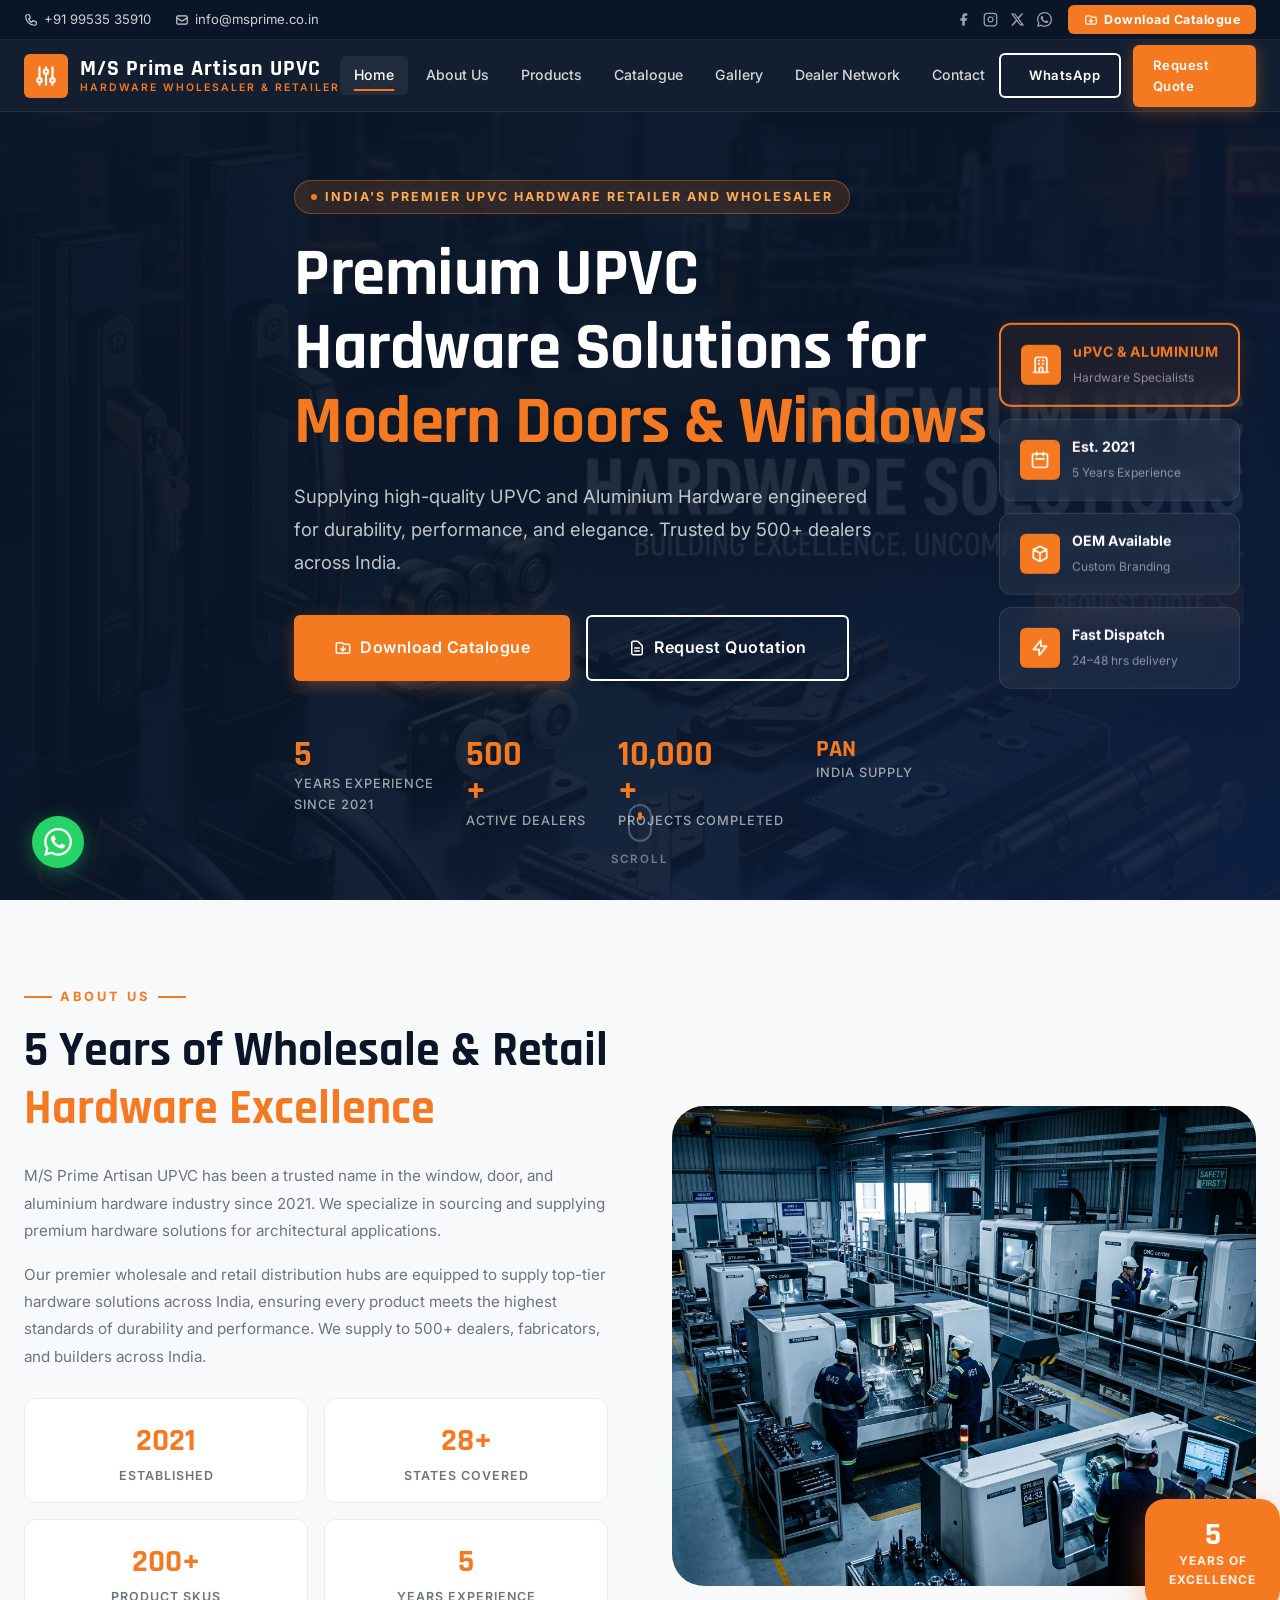
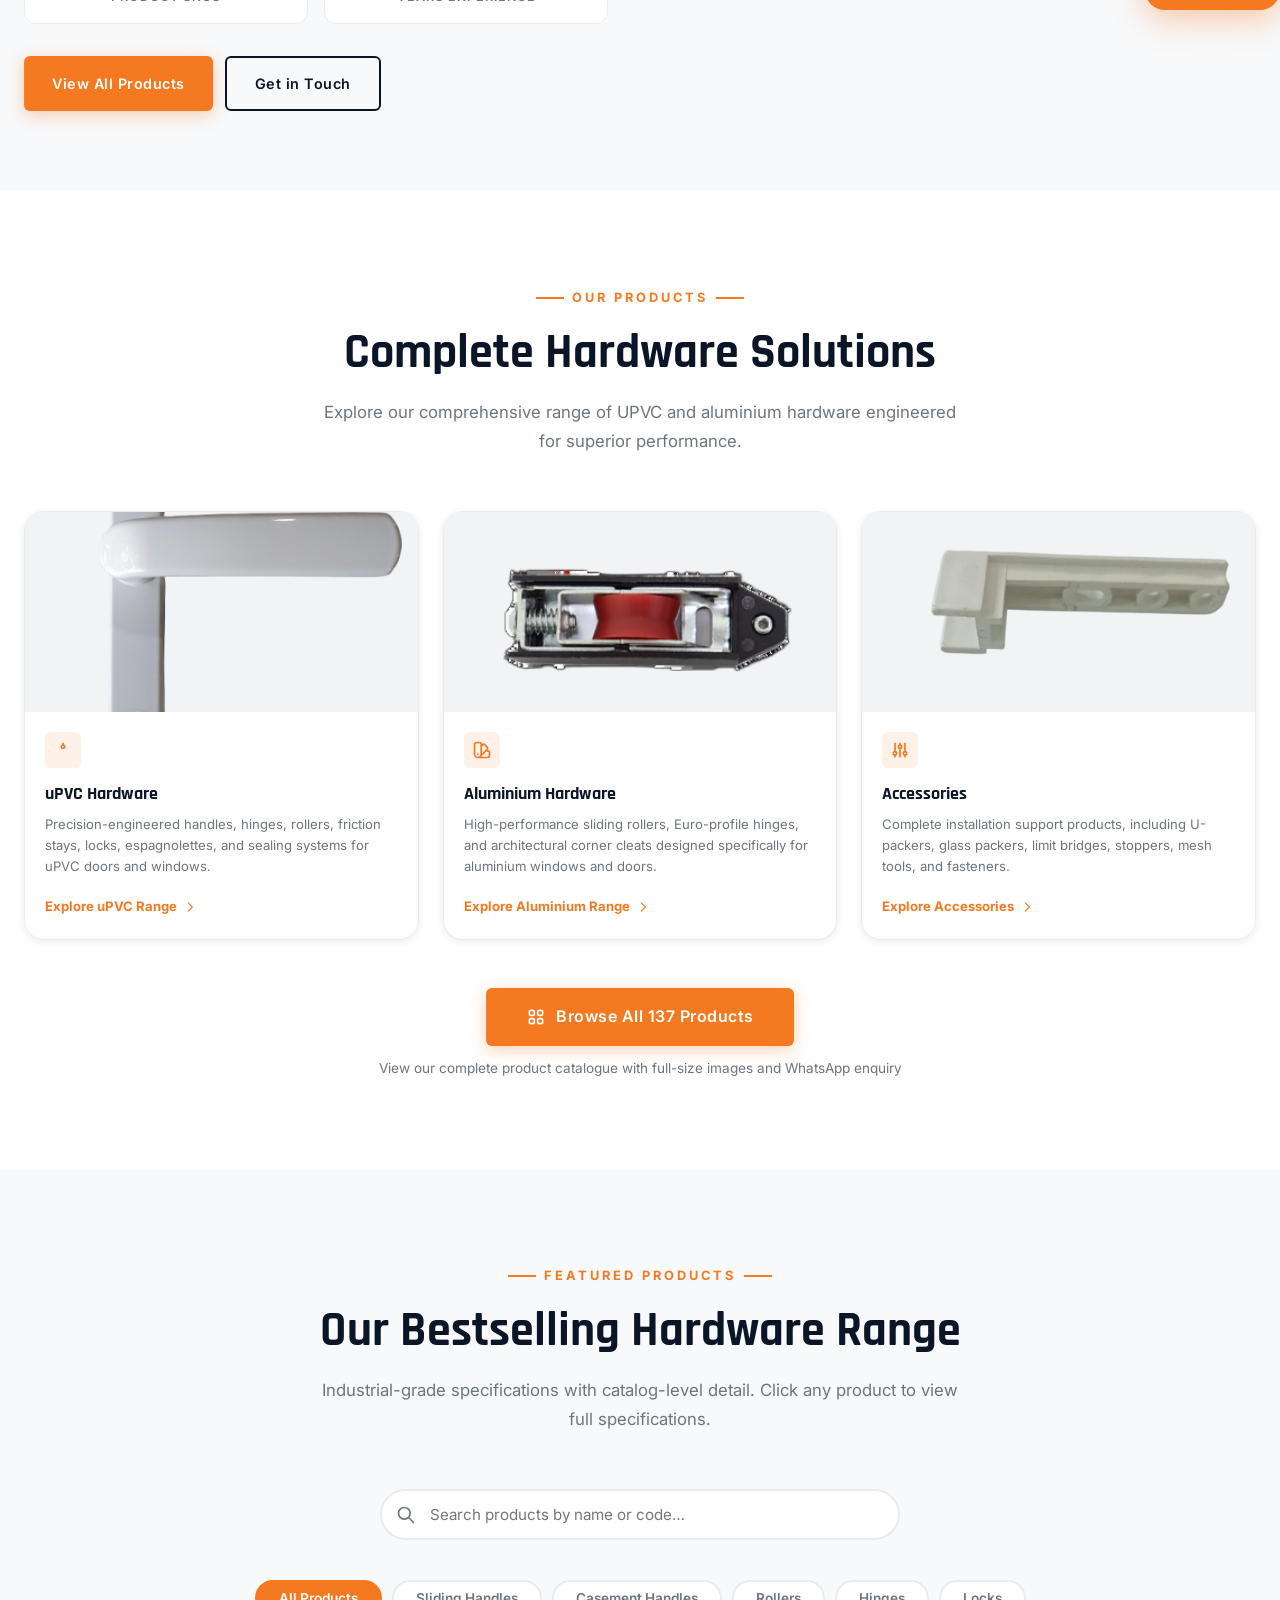
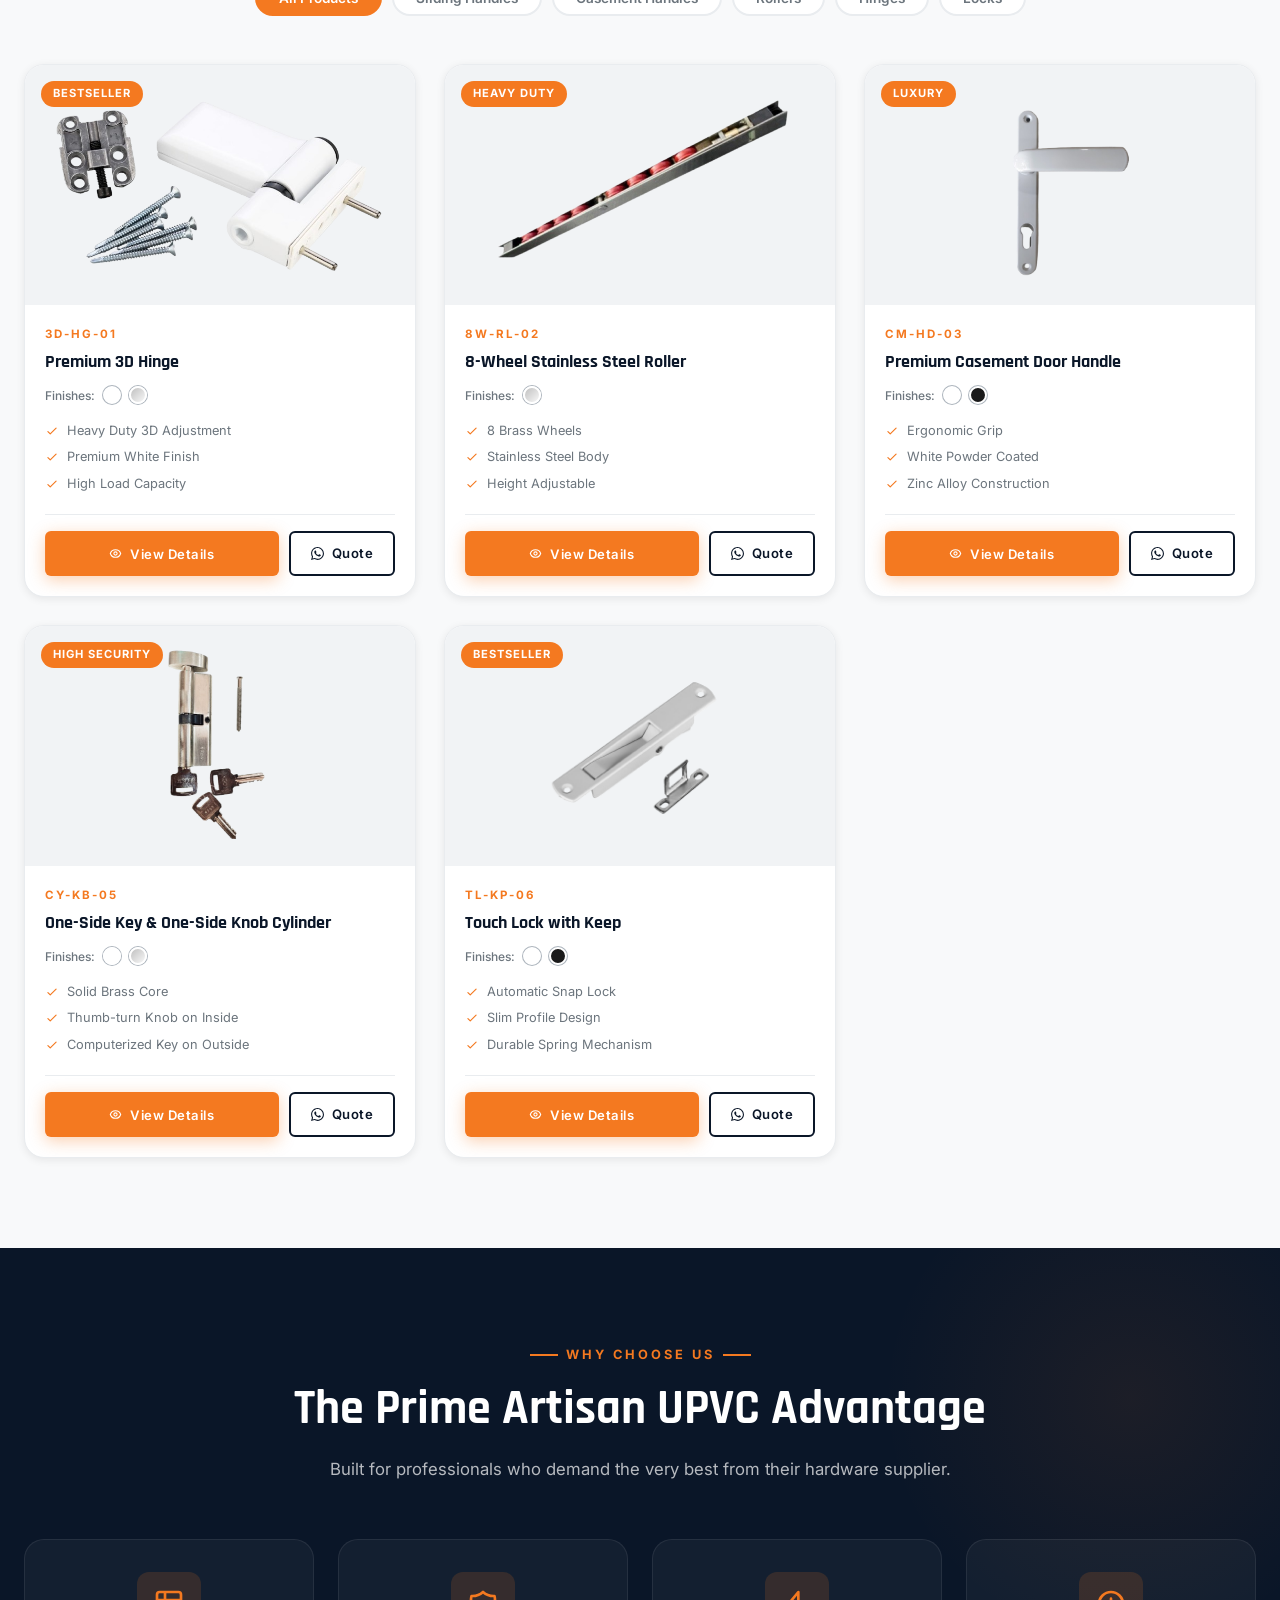
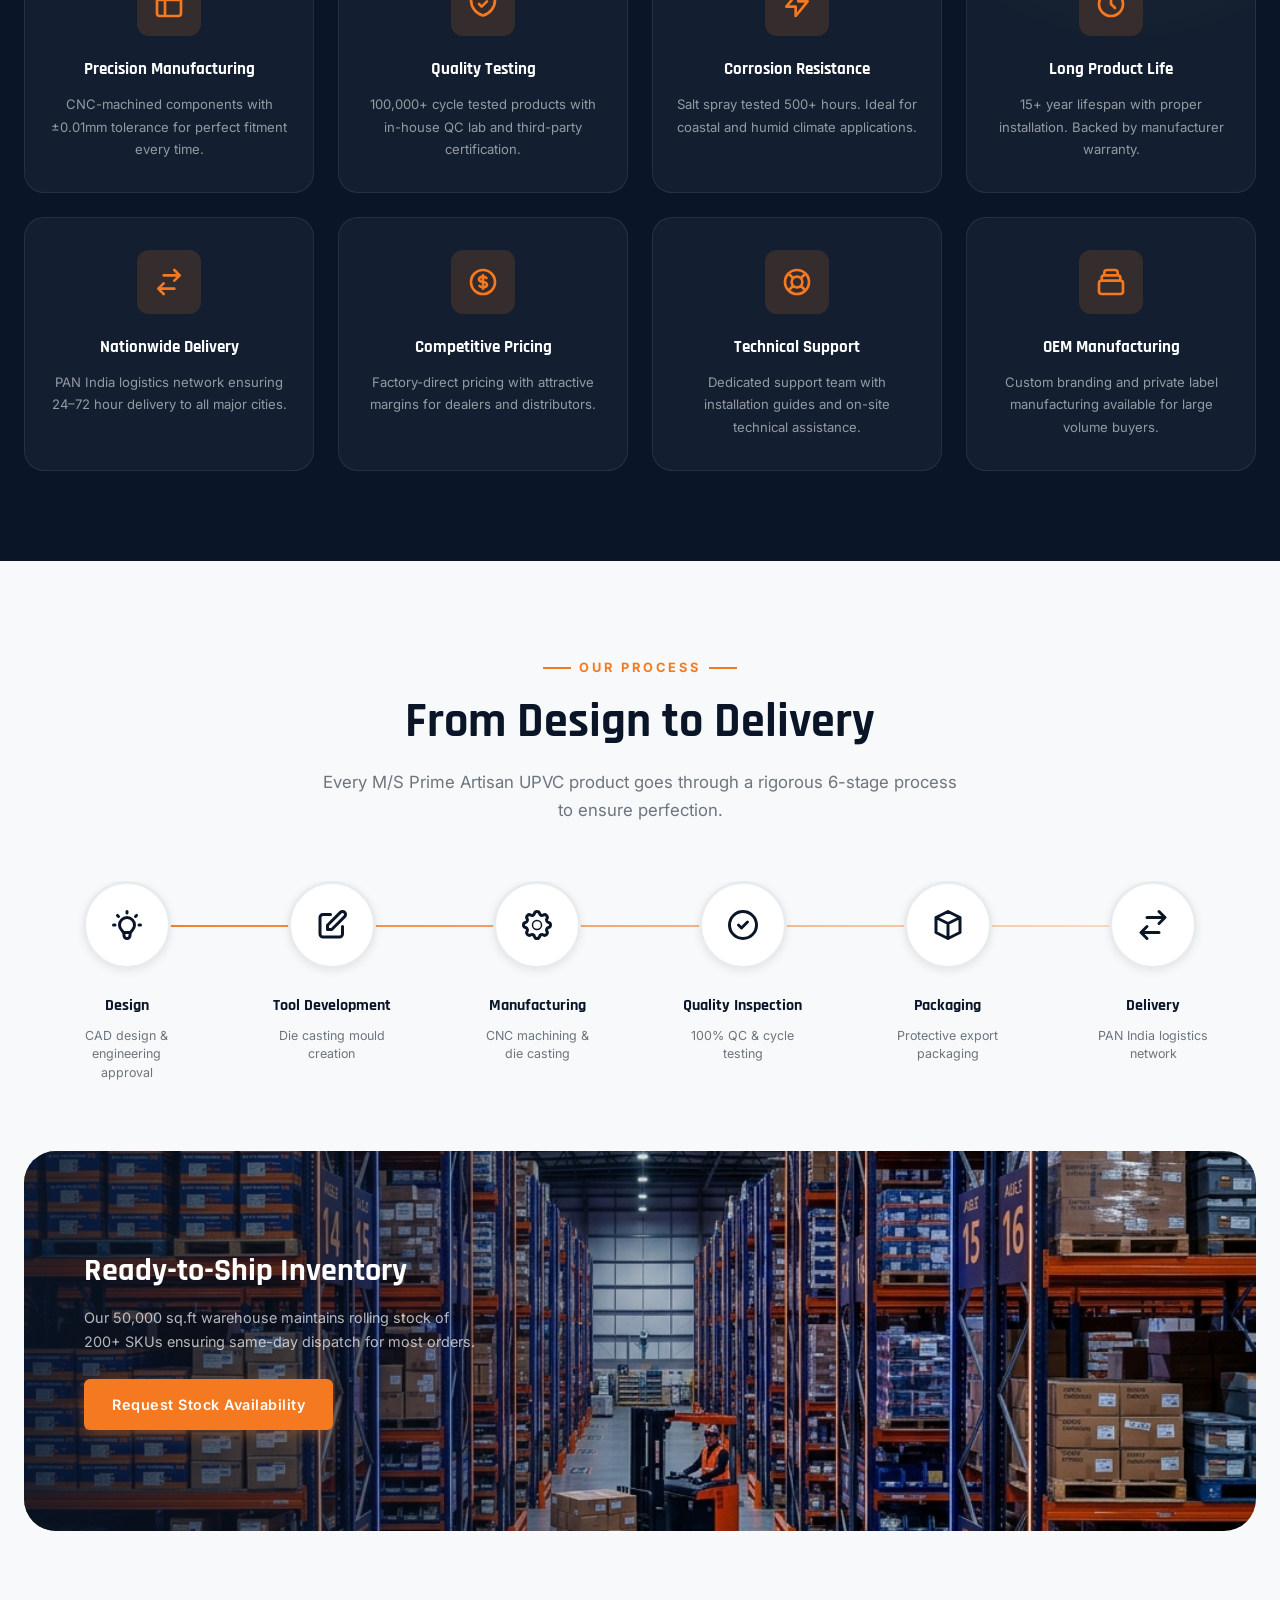
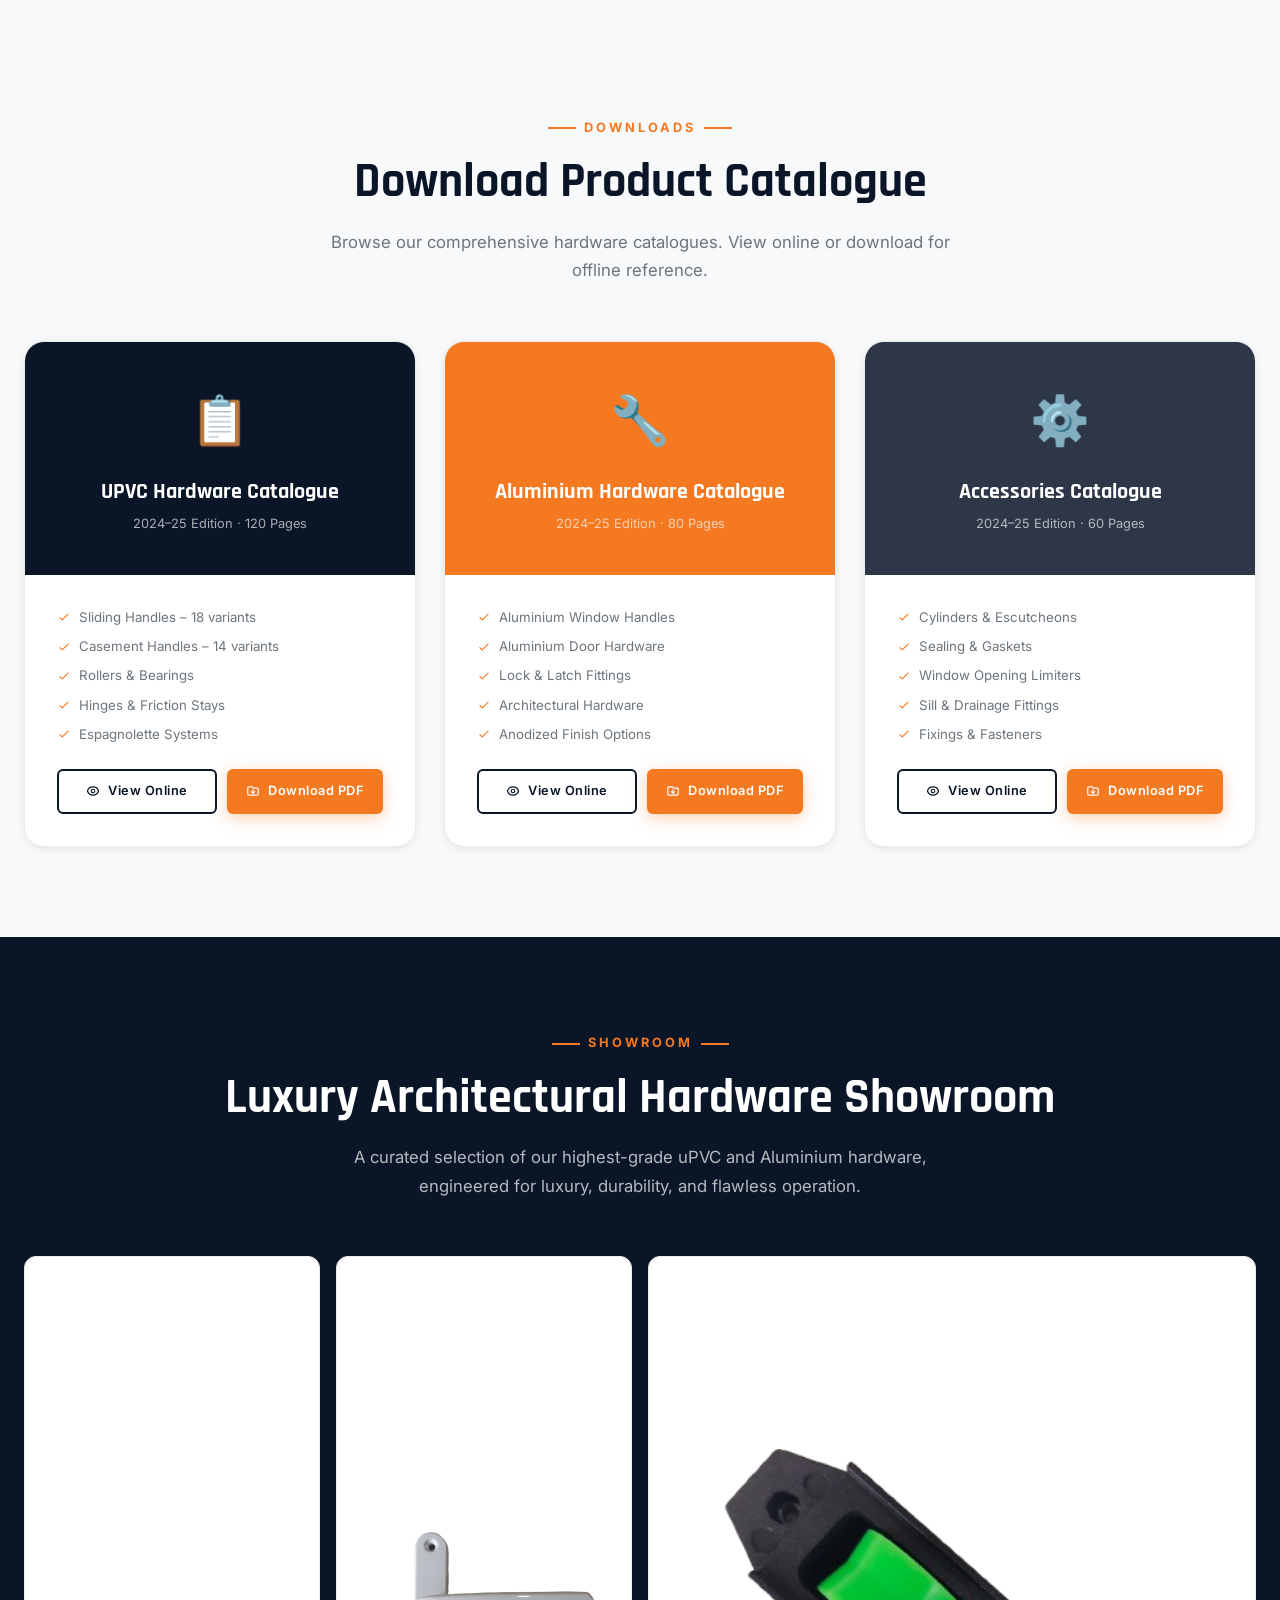
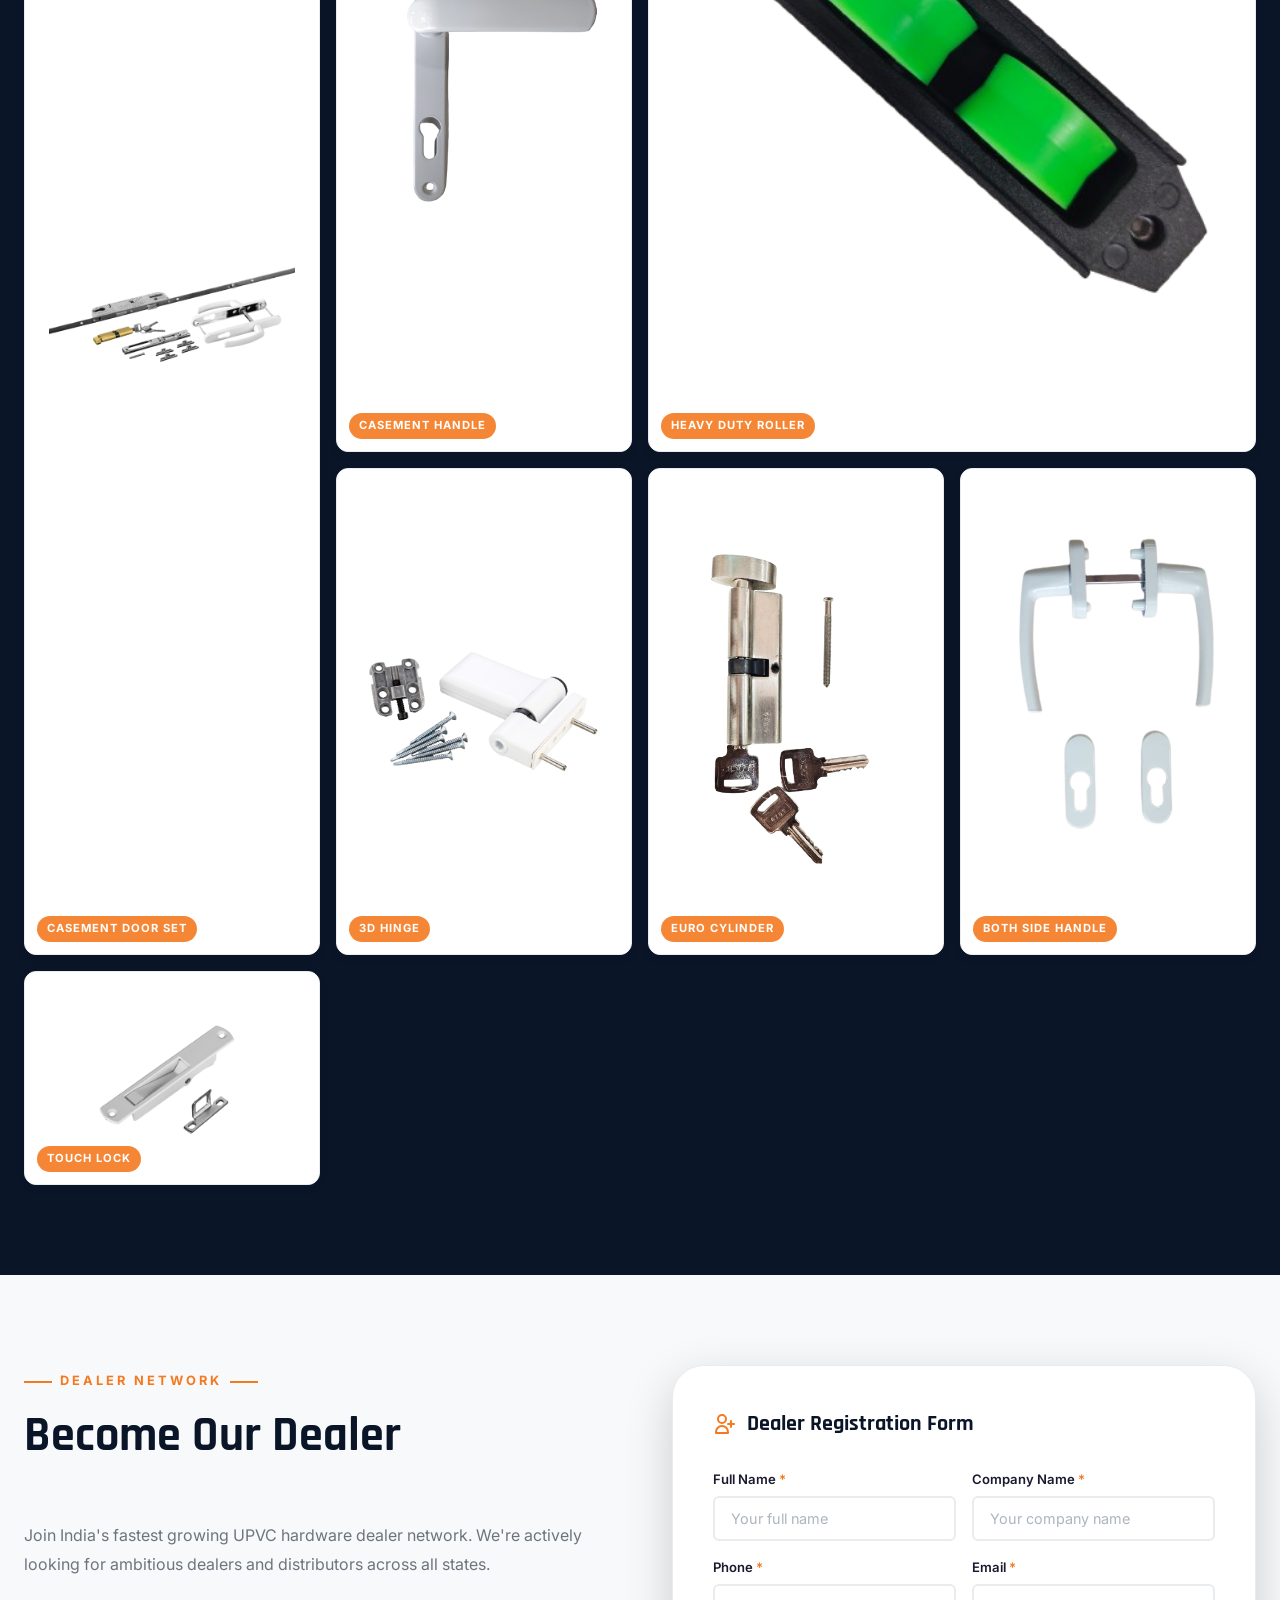
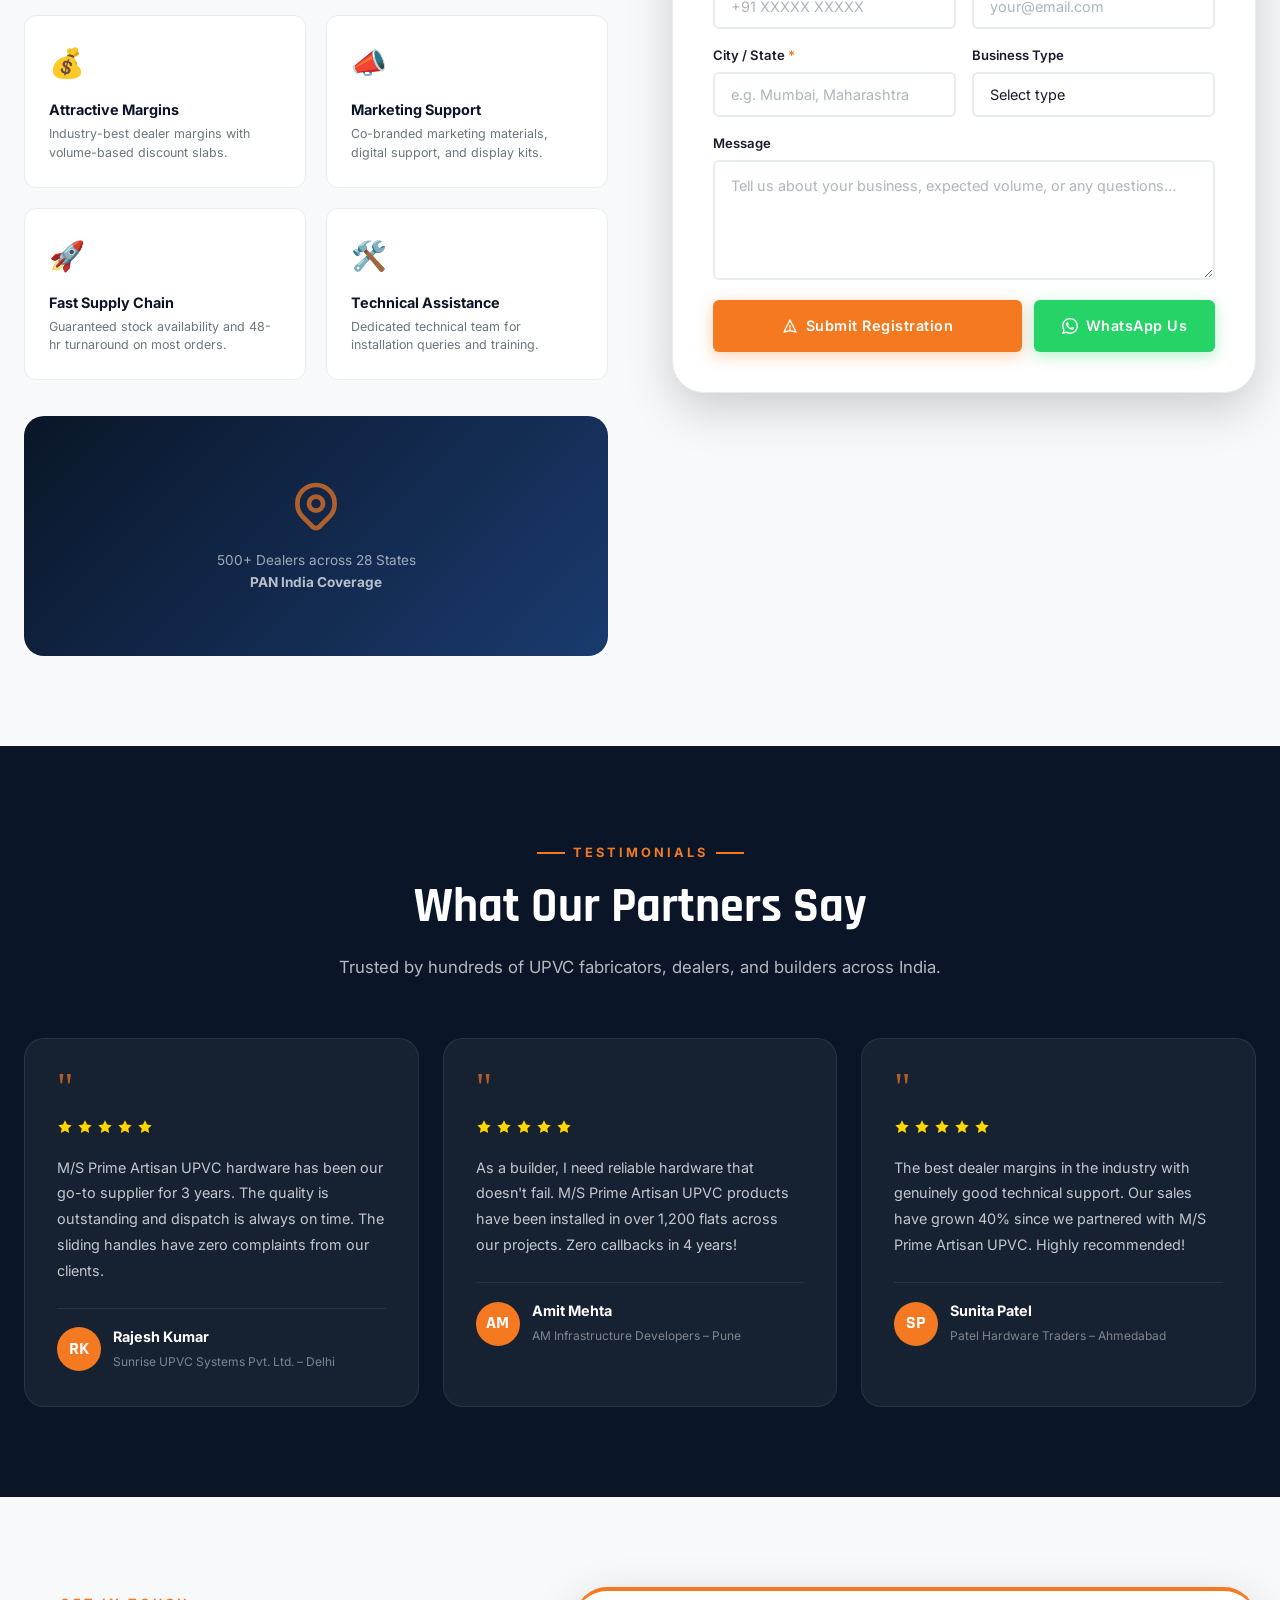
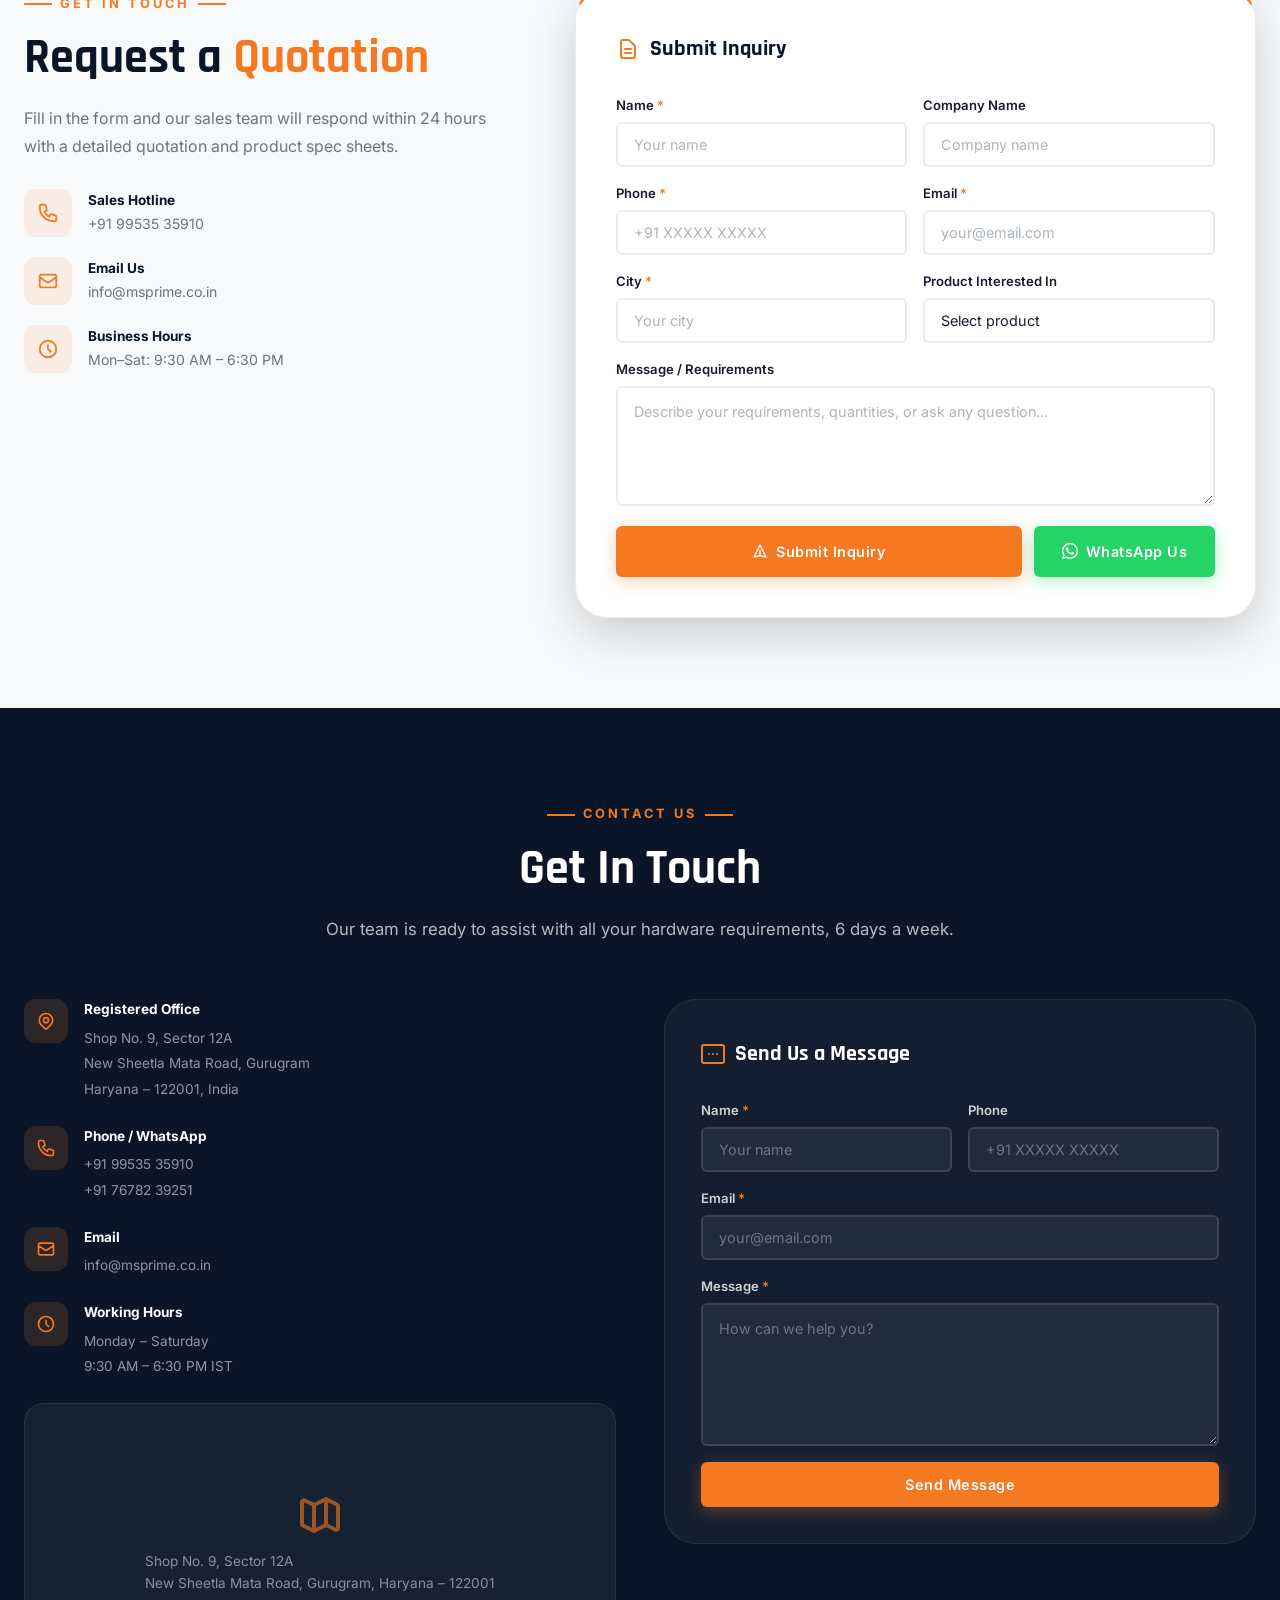
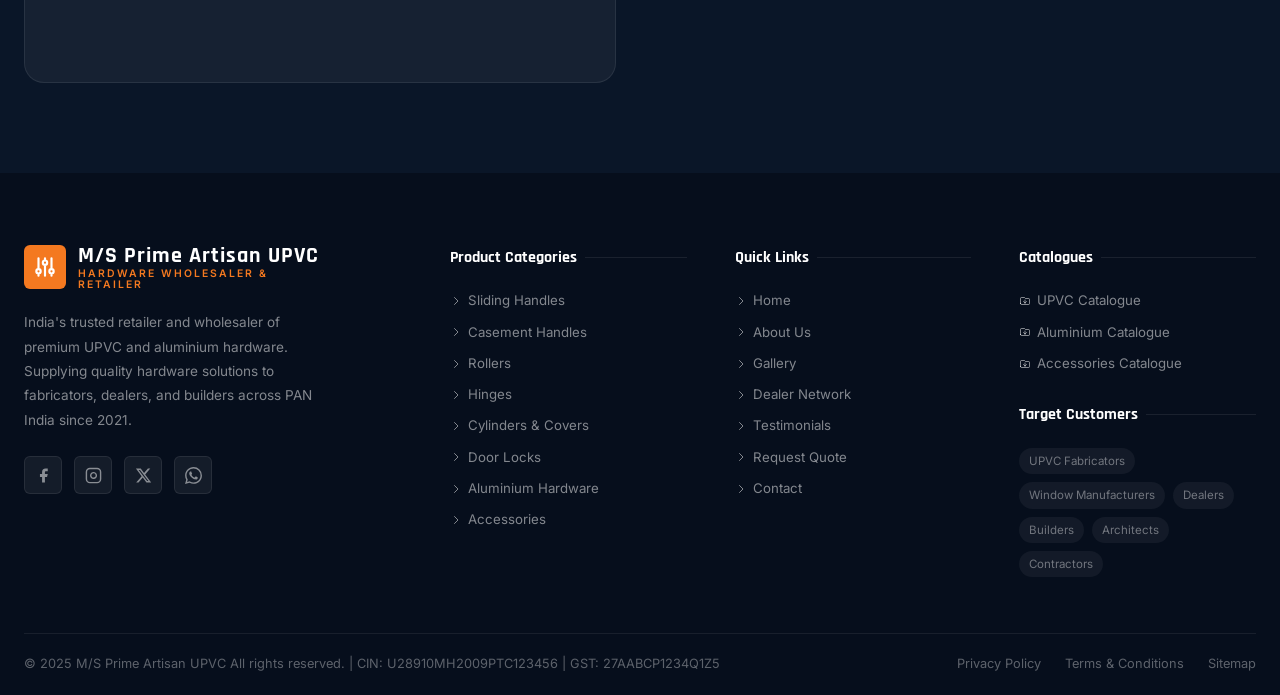
==== commit fd46d74e: "Implement CSS cache-busting query parameter (?v=2) to force clean page updates" ====
--- a/index.html
+++ b/index.html
@@ -13,7 +13,7 @@
   <link rel="preconnect" href="https://fonts.googleapis.com" />
   <link rel="preconnect" href="https://fonts.gstatic.com" crossorigin />
   <link href="https://fonts.googleapis.com/css2?family=Inter:wght@300;400;500;600;700;800;900&family=Rajdhani:wght@400;500;600;700&display=swap" rel="stylesheet" />
-  <link rel="stylesheet" href="css/style.css" />
+  <link rel="stylesheet" href="css/style.css?v=2" />
 </head>
 <body>
 
@@ -184,7 +184,7 @@
 ════════════════════════════════════════════ -->
 <section id="about" class="section-padding bg-light">
   <div class="container">
-    <div style="display:grid;grid-template-columns:1fr 1fr;gap:64px;align-items:center;">
+    <div class="about-grid">
       <div class="reveal-left">
         <div class="section-header" style="margin-bottom:24px;">
           <div class="section-label">About Us</div>
@@ -196,22 +196,22 @@
         <p style="color:var(--text-muted);line-height:1.8;margin-bottom:28px;font-size:0.95rem;">
           Our premier wholesale and retail distribution hubs are equipped to supply top-tier hardware solutions across India, ensuring every product meets the highest standards of durability and performance. We supply to 500+ dealers, fabricators, and builders across India.
         </p>
-        <div style="display:grid;grid-template-columns:1fr 1fr;gap:16px;margin-bottom:32px;">
-          <div style="padding:16px;background:var(--white);border-radius:var(--radius-md);border:1px solid var(--gray-200);text-align:center;">
-            <div style="font-family:var(--font-display);font-size:2rem;font-weight:700;color:var(--accent);">2021</div>
-            <div style="font-size:0.78rem;color:var(--text-muted);font-weight:600;text-transform:uppercase;letter-spacing:1px;">Established</div>
-          </div>
-          <div style="padding:16px;background:var(--white);border-radius:var(--radius-md);border:1px solid var(--gray-200);text-align:center;">
-            <div style="font-family:var(--font-display);font-size:2rem;font-weight:700;color:var(--accent);">28+</div>
-            <div style="font-size:0.78rem;color:var(--text-muted);font-weight:600;text-transform:uppercase;letter-spacing:1px;">States Covered</div>
-          </div>
-          <div style="padding:16px;background:var(--white);border-radius:var(--radius-md);border:1px solid var(--gray-200);text-align:center;">
-            <div style="font-family:var(--font-display);font-size:2rem;font-weight:700;color:var(--accent);">200+</div>
-            <div style="font-size:0.78rem;color:var(--text-muted);font-weight:600;text-transform:uppercase;letter-spacing:1px;">Product SKUs</div>
-          </div>
-          <div style="padding:16px;background:var(--white);border-radius:var(--radius-md);border:1px solid var(--gray-200);text-align:center;">
-            <div style="font-family:var(--font-display);font-size:2rem;font-weight:700;color:var(--accent);">5</div>
-            <div style="font-size:0.78rem;color:var(--text-muted);font-weight:600;text-transform:uppercase;letter-spacing:1px;">Years Experience</div>
+        <div class="about-stats-grid">
+          <div class="about-stat-card">
+            <div class="about-stat-num">2021</div>
+            <div class="about-stat-label">Established</div>
+          </div>
+          <div class="about-stat-card">
+            <div class="about-stat-num">28+</div>
+            <div class="about-stat-label">States Covered</div>
+          </div>
+          <div class="about-stat-card">
+            <div class="about-stat-num">200+</div>
+            <div class="about-stat-label">Product SKUs</div>
+          </div>
+          <div class="about-stat-card">
+            <div class="about-stat-num">5</div>
+            <div class="about-stat-label">Years Experience</div>
           </div>
         </div>
         <div style="display:flex;gap:12px;flex-wrap:wrap;">
@@ -219,13 +219,13 @@
           <a href="#contact" class="btn btn-outline-dark" id="about-contact-btn">Get in Touch</a>
         </div>
       </div>
-      <div class="reveal-right" style="position:relative;">
-        <div style="border-radius:var(--radius-xl);overflow:hidden;height:480px;">
-          <img src="images/factory_interior.png" alt="M/S Prime Artisan UPVC distribution hub" style="width:100%;height:100%;object-fit:cover;" />
-        </div>
-        <div style="position:absolute;bottom:-24px;right:-24px;background:var(--accent);color:var(--white);padding:20px 24px;border-radius:var(--radius-lg);box-shadow:0 8px 32px rgba(244,121,32,0.4);text-align:center;">
-          <div style="font-family:var(--font-display);font-size:2rem;font-weight:700;line-height:1;">5</div>
-          <div style="font-size:0.75rem;font-weight:700;letter-spacing:1px;text-transform:uppercase;opacity:0.9;">Years of<br/>Excellence</div>
+      <div class="about-image-wrapper reveal-right">
+        <div class="about-image-container">
+          <img src="images/factory_interior.png" alt="M/S Prime Artisan UPVC distribution hub" />
+        </div>
+        <div class="about-badge">
+          <div class="about-badge-num">5</div>
+          <div class="about-badge-text">Years of<br/>Excellence</div>
         </div>
       </div>
     </div>
--- a/css/style.css
+++ b/css/style.css
@@ -561,6 +561,78 @@
   50% { transform: translateY(10px); opacity: 0.3; }
 }
 
+/* ── ABOUT SECTION ── */
+.about-grid {
+  display: grid;
+  grid-template-columns: 1fr 1fr;
+  gap: 64px;
+  align-items: center;
+}
+.about-stats-grid {
+  display: grid;
+  grid-template-columns: 1fr 1fr;
+  gap: 16px;
+  margin-bottom: 32px;
+}
+.about-stat-card {
+  padding: 16px;
+  background: var(--white);
+  border-radius: var(--radius-md);
+  border: 1px solid var(--gray-200);
+  text-align: center;
+}
+.about-stat-num {
+  font-family: var(--font-display);
+  font-size: 2rem;
+  font-weight: 700;
+  color: var(--accent);
+}
+.about-stat-label {
+  font-size: 0.78rem;
+  color: var(--text-muted);
+  font-weight: 600;
+  text-transform: uppercase;
+  letter-spacing: 1px;
+}
+.about-image-wrapper {
+  position: relative;
+}
+.about-image-container {
+  border-radius: var(--radius-xl);
+  overflow: hidden;
+  height: 480px;
+}
+.about-image-container img {
+  width: 100%;
+  height: 100%;
+  object-fit: cover;
+}
+.about-badge {
+  position: absolute;
+  bottom: -24px;
+  right: -24px;
+  background: var(--accent);
+  color: var(--white);
+  padding: 20px 24px;
+  border-radius: var(--radius-lg);
+  box-shadow: 0 8px 32px rgba(244,121,32,0.4);
+  text-align: center;
+  z-index: 2;
+}
+.about-badge-num {
+  font-family: var(--font-display);
+  font-size: 2rem;
+  font-weight: 700;
+  line-height: 1;
+}
+.about-badge-text {
+  font-size: 0.75rem;
+  font-weight: 700;
+  letter-spacing: 1px;
+  text-transform: uppercase;
+  opacity: 0.9;
+}
+
 /* ── PRODUCT CATEGORIES ── */
 #categories { padding: 90px 0; }
 .categories-grid {
@@ -1170,17 +1242,26 @@
   overflow: hidden;
   position: relative;
   cursor: pointer;
-  background: var(--gray-200);
+  background: var(--white);
+  border: 1px solid var(--gray-200);
+  box-shadow: var(--shadow-sm);
+  transition: all var(--transition);
+}
+.gallery-item:hover {
+  transform: translateY(-4px);
+  box-shadow: var(--shadow-md);
 }
 .gallery-item.tall { grid-row: span 2; }
 .gallery-item.wide { grid-column: span 2; }
 .gallery-item img {
   width: 100%; height: 100%;
-  object-fit: cover;
+  object-fit: contain;
+  padding: 24px;
   min-height: 200px;
+  background: var(--white);
   transition: transform var(--transition-slow);
 }
-.gallery-item:hover img { transform: scale(1.07); }
+.gallery-item:hover img { transform: scale(1.04); }
 .gallery-overlay {
   position: absolute;
   inset: 0;
@@ -1761,7 +1842,7 @@
 }
 @media (max-width: 900px) {
   .nav-links { display: none; }
-  .nav-cta .btn-outline { display: none; }
+  .nav-cta .btn { display: none; }
   .hamburger { display: flex; }
   .categories-grid { grid-template-columns: repeat(2, 1fr); }
   .catalogue-grid { grid-template-columns: 1fr 1fr; }
@@ -1773,6 +1854,9 @@
   .contact-grid { grid-template-columns: 1fr; }
   .process-timeline { padding-bottom: 16px; }
   .process-timeline::before { display: none; }
+  .hero-scroll { display: none; }
+  .about-grid { grid-template-columns: 1fr; gap: 40px; }
+  .about-badge { right: 0; bottom: -16px; }
 }
 @media (max-width: 680px) {
   :root { --topbar-h: 0px; }
@@ -1781,6 +1865,7 @@
   .products-grid { grid-template-columns: 1fr; }
   .gallery-grid { grid-template-columns: 1fr 1fr; }
   .gallery-item.tall, .gallery-item.wide { grid-column: auto; grid-row: auto; }
+  .gallery-item img { padding: 12px; }
   .footer-top { grid-template-columns: 1fr; }
   .hero-actions { flex-direction: column; }
   .hero-stats { gap: 20px; }
@@ -1792,6 +1877,16 @@
   .dealer-benefits { grid-template-columns: 1fr; }
   .contact-form { padding: 24px; }
   .footer-bottom { flex-direction: column; text-align: center; }
+  .about-image-container { height: 320px; }
+  .about-badge {
+    right: 0;
+    bottom: -12px;
+    padding: 12px 18px;
+  }
+  .about-badge-num { font-size: 1.5rem; }
+  .about-badge-text { font-size: 0.65rem; }
+  .about-stats-grid { gap: 12px; }
+  .about-stat-card { padding: 12px; }
 }
 
 /* ── LOADING SKELETON ── */
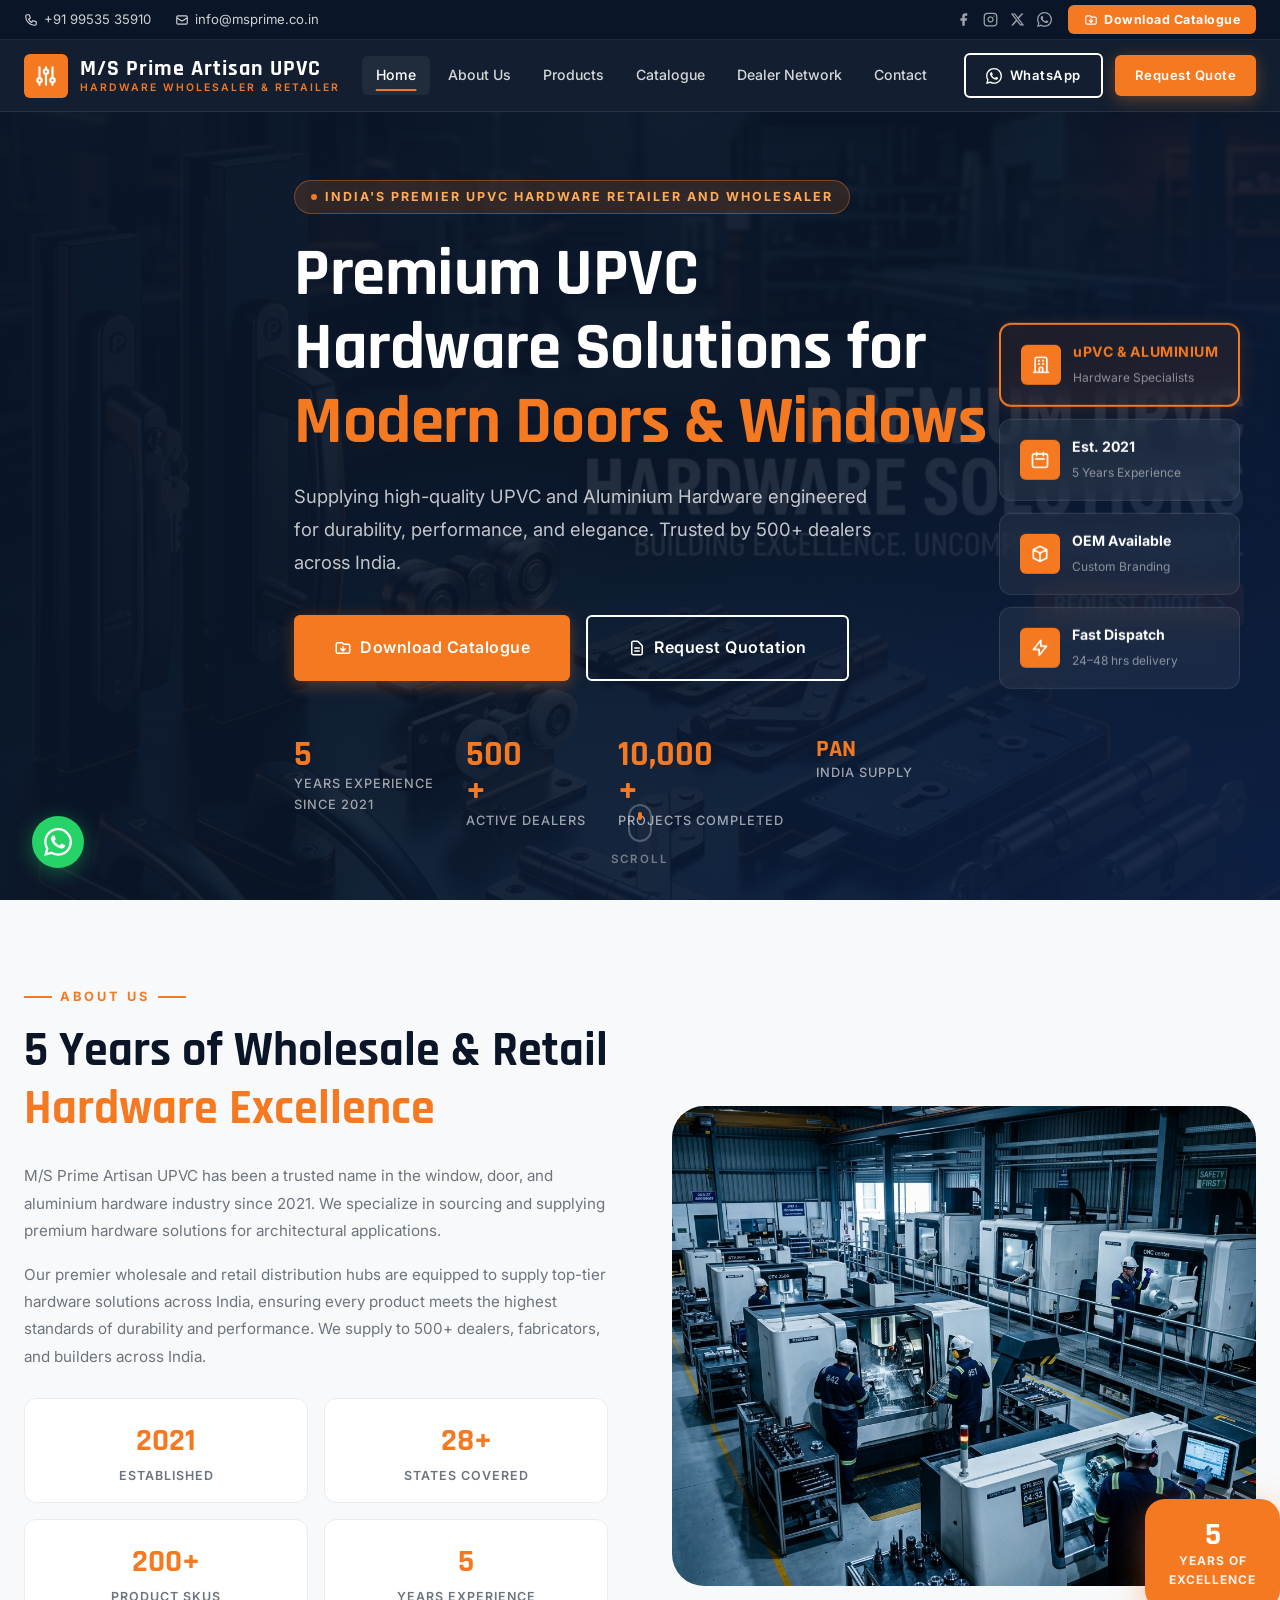
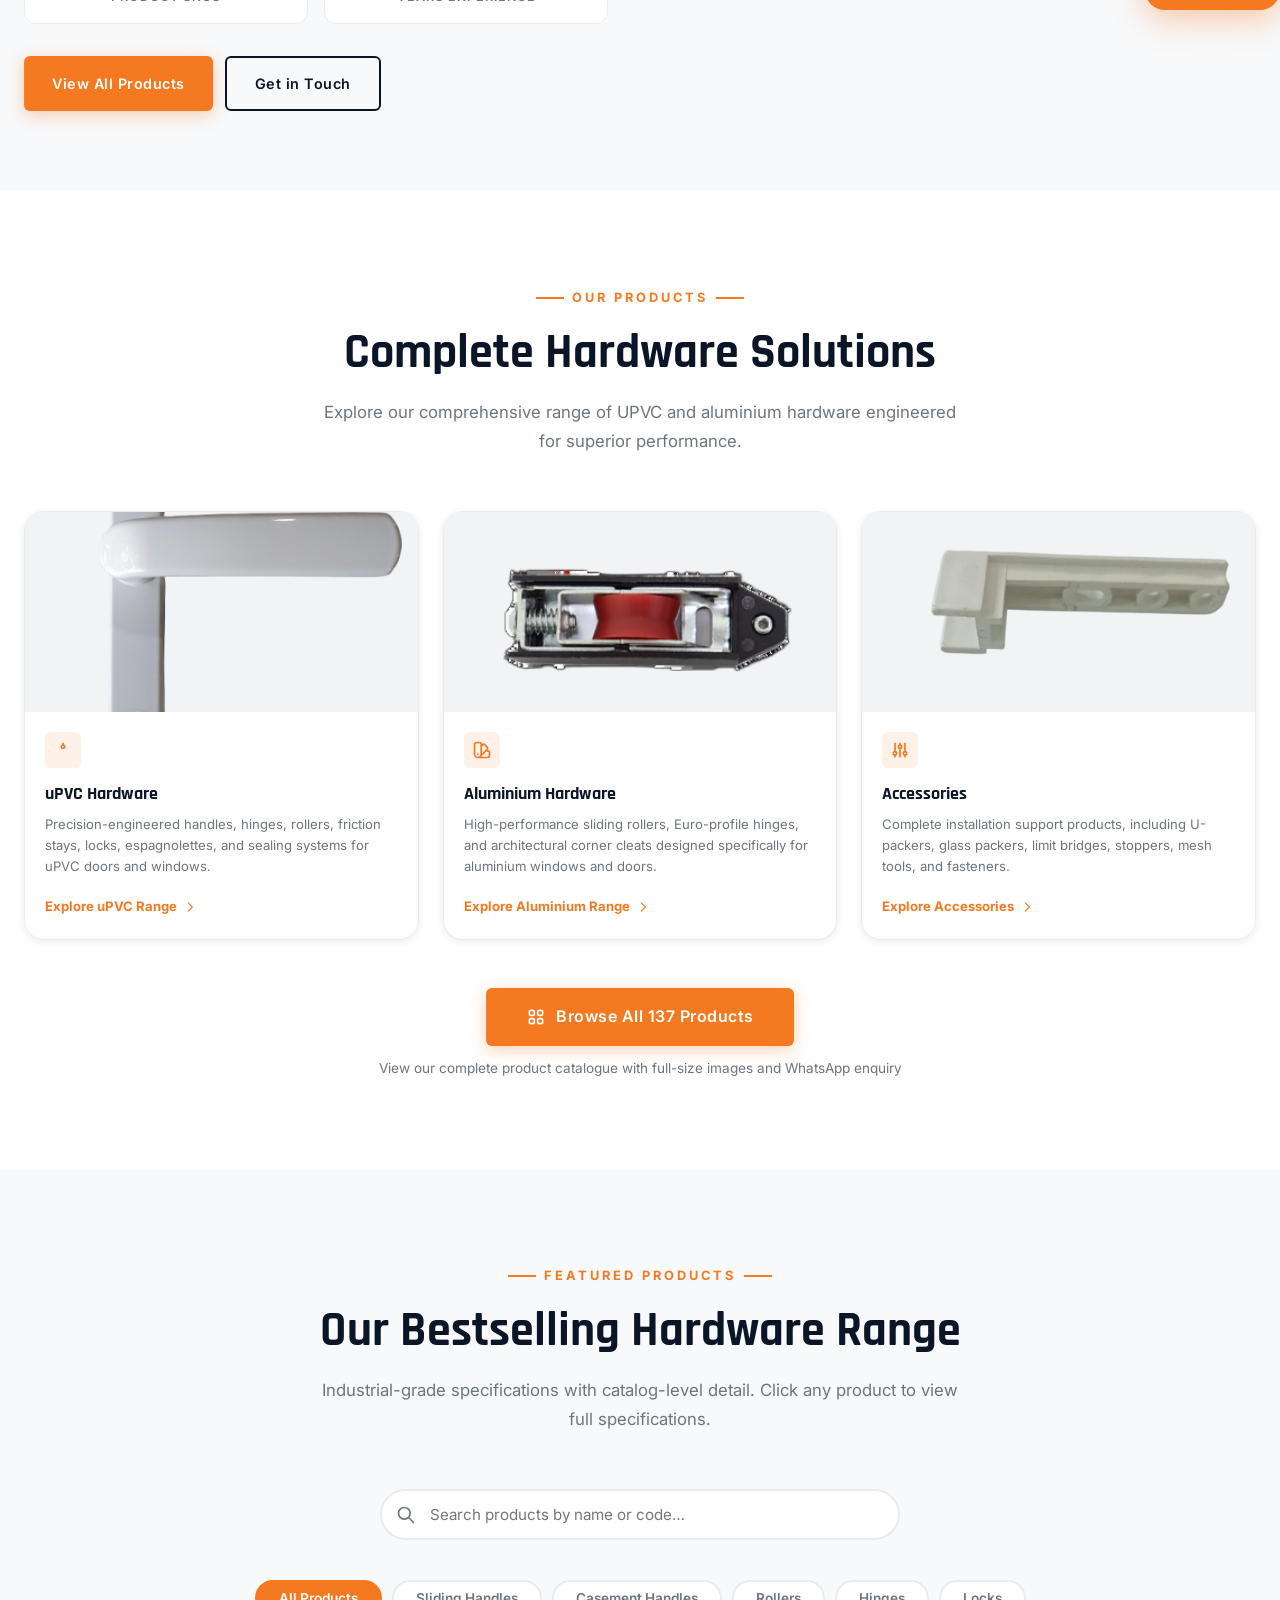
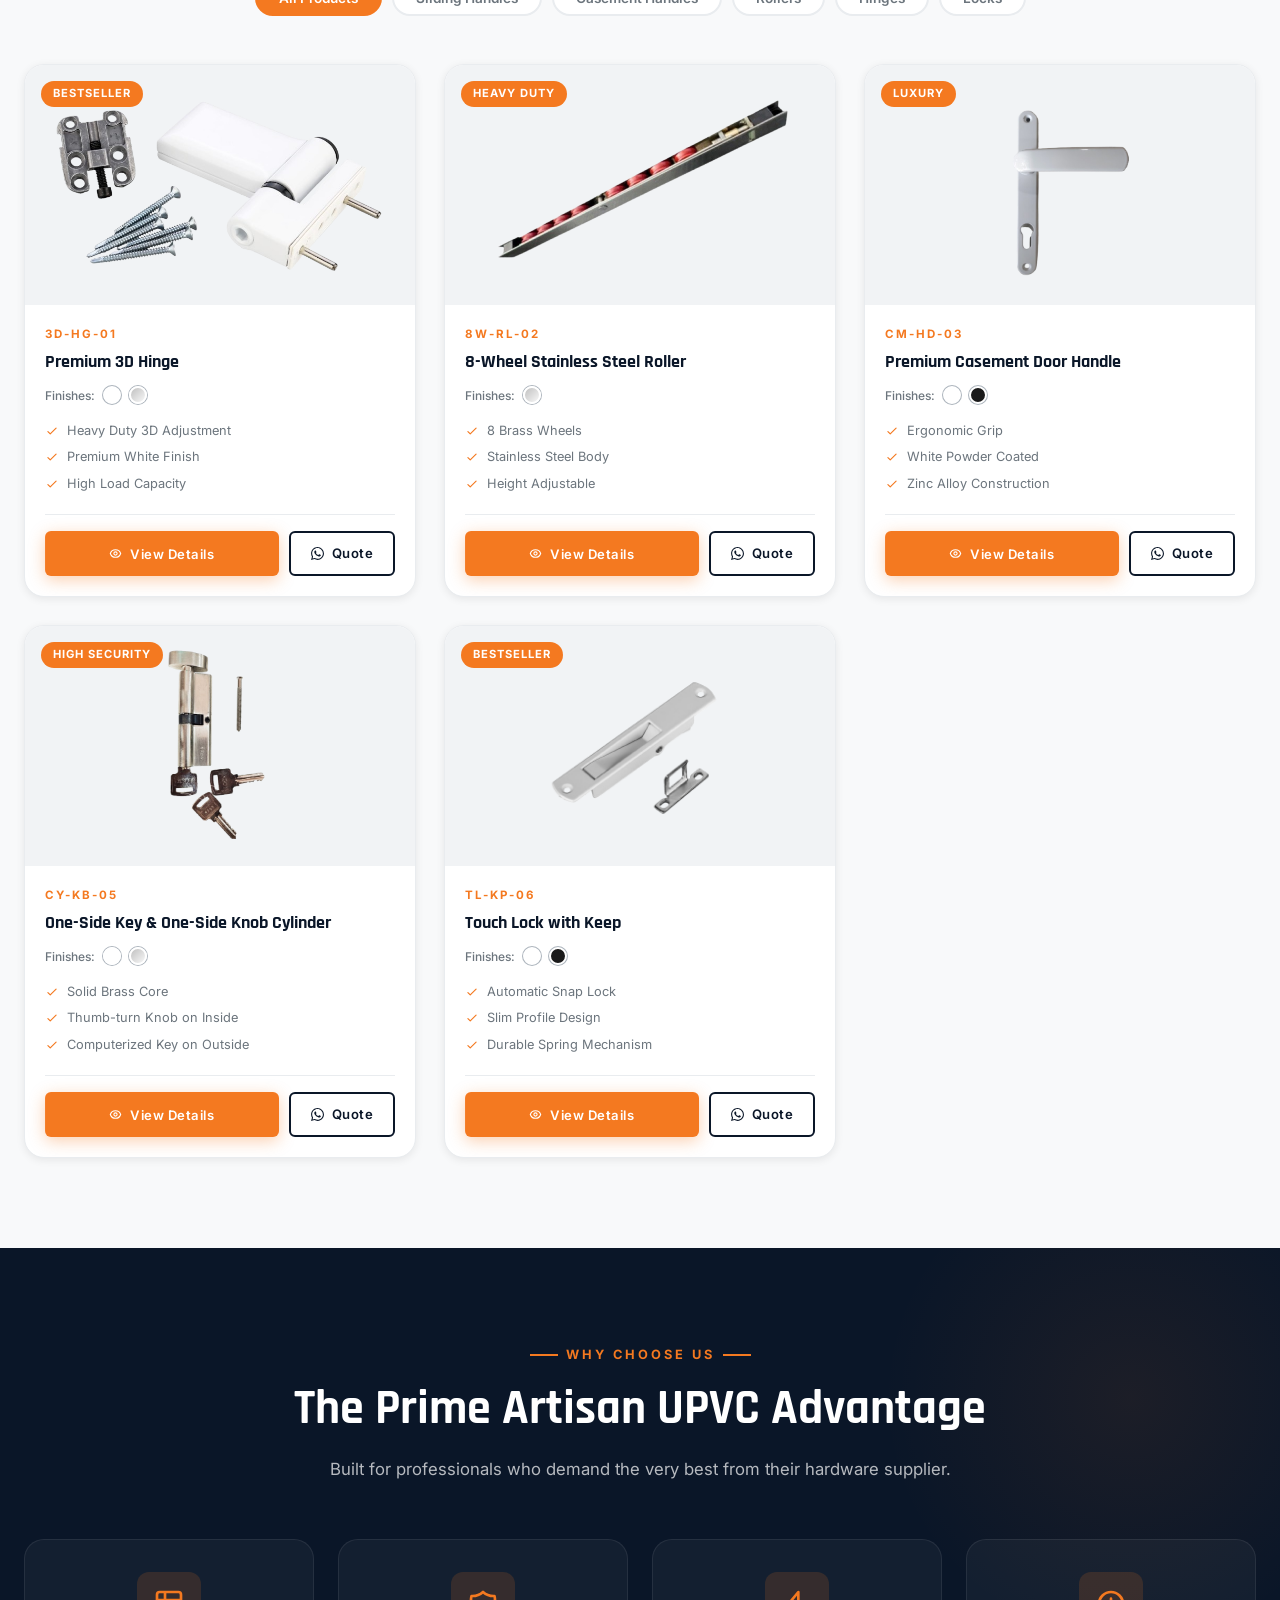
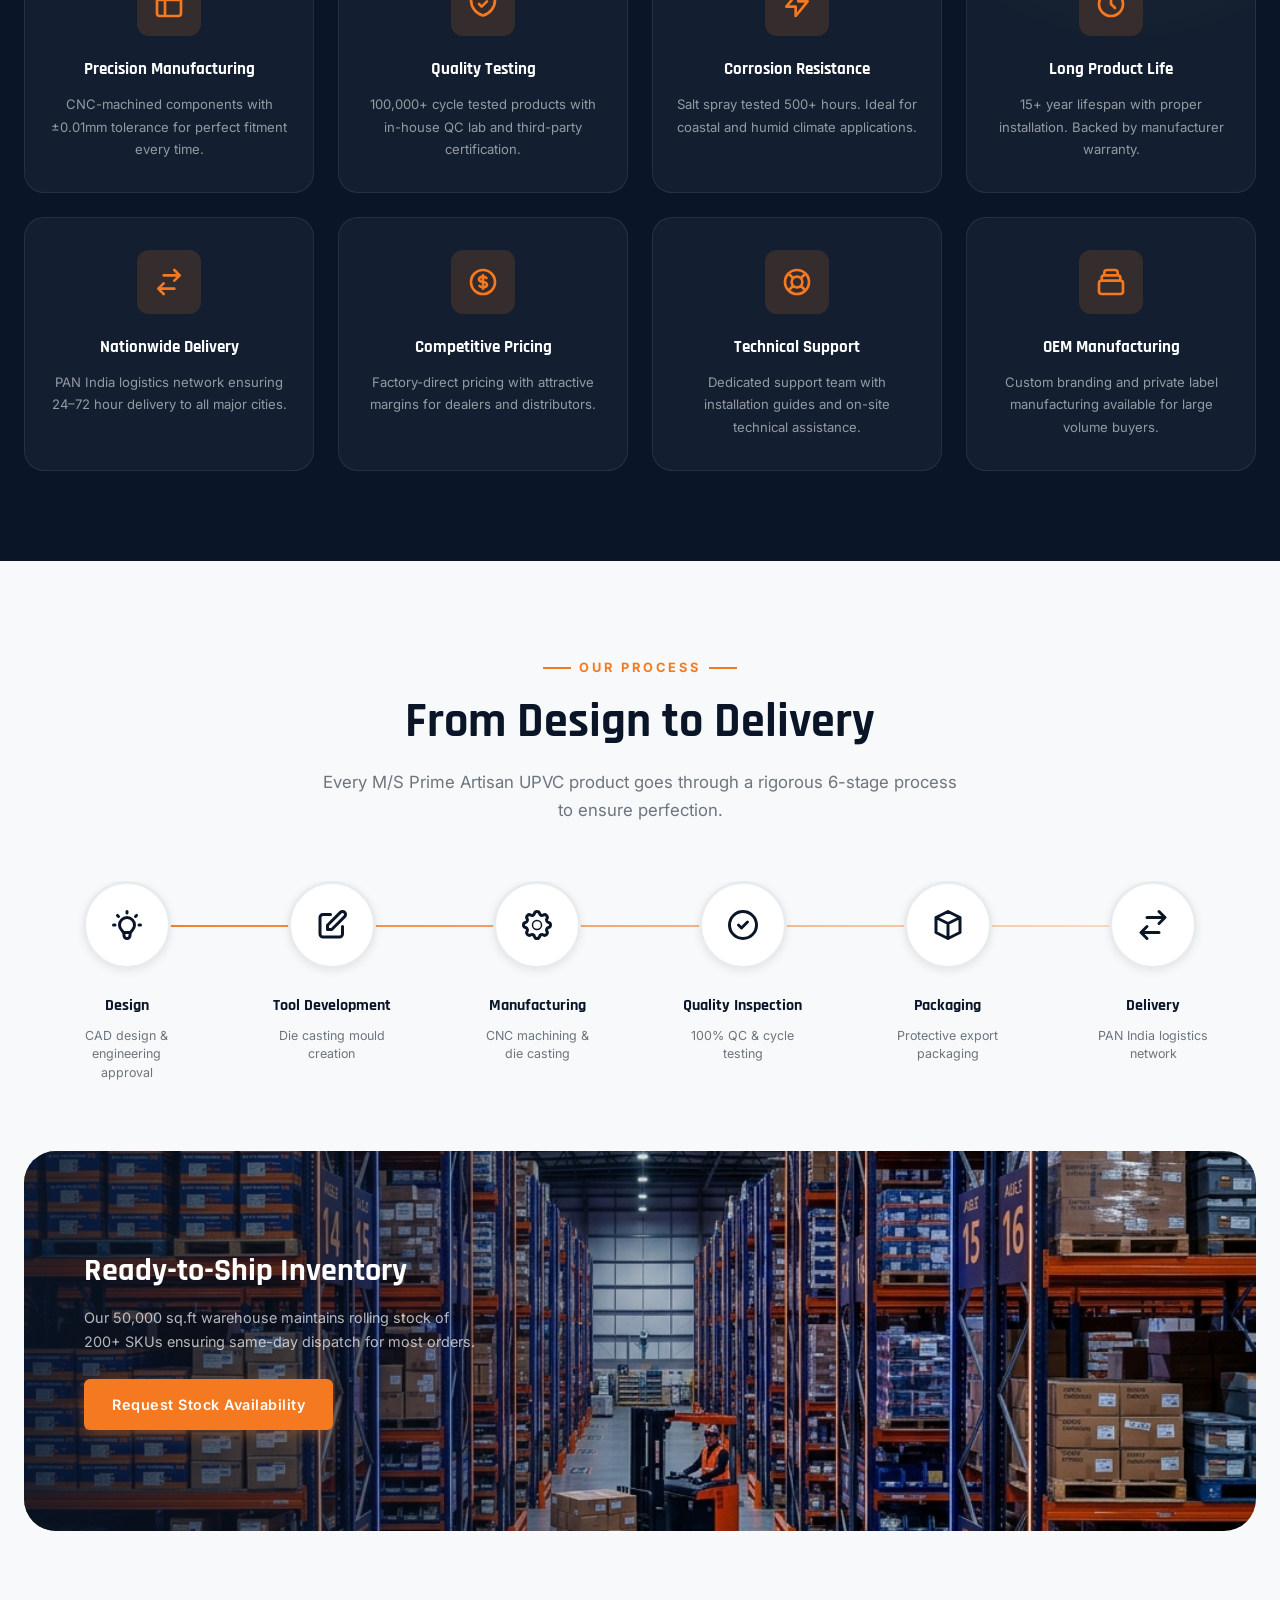
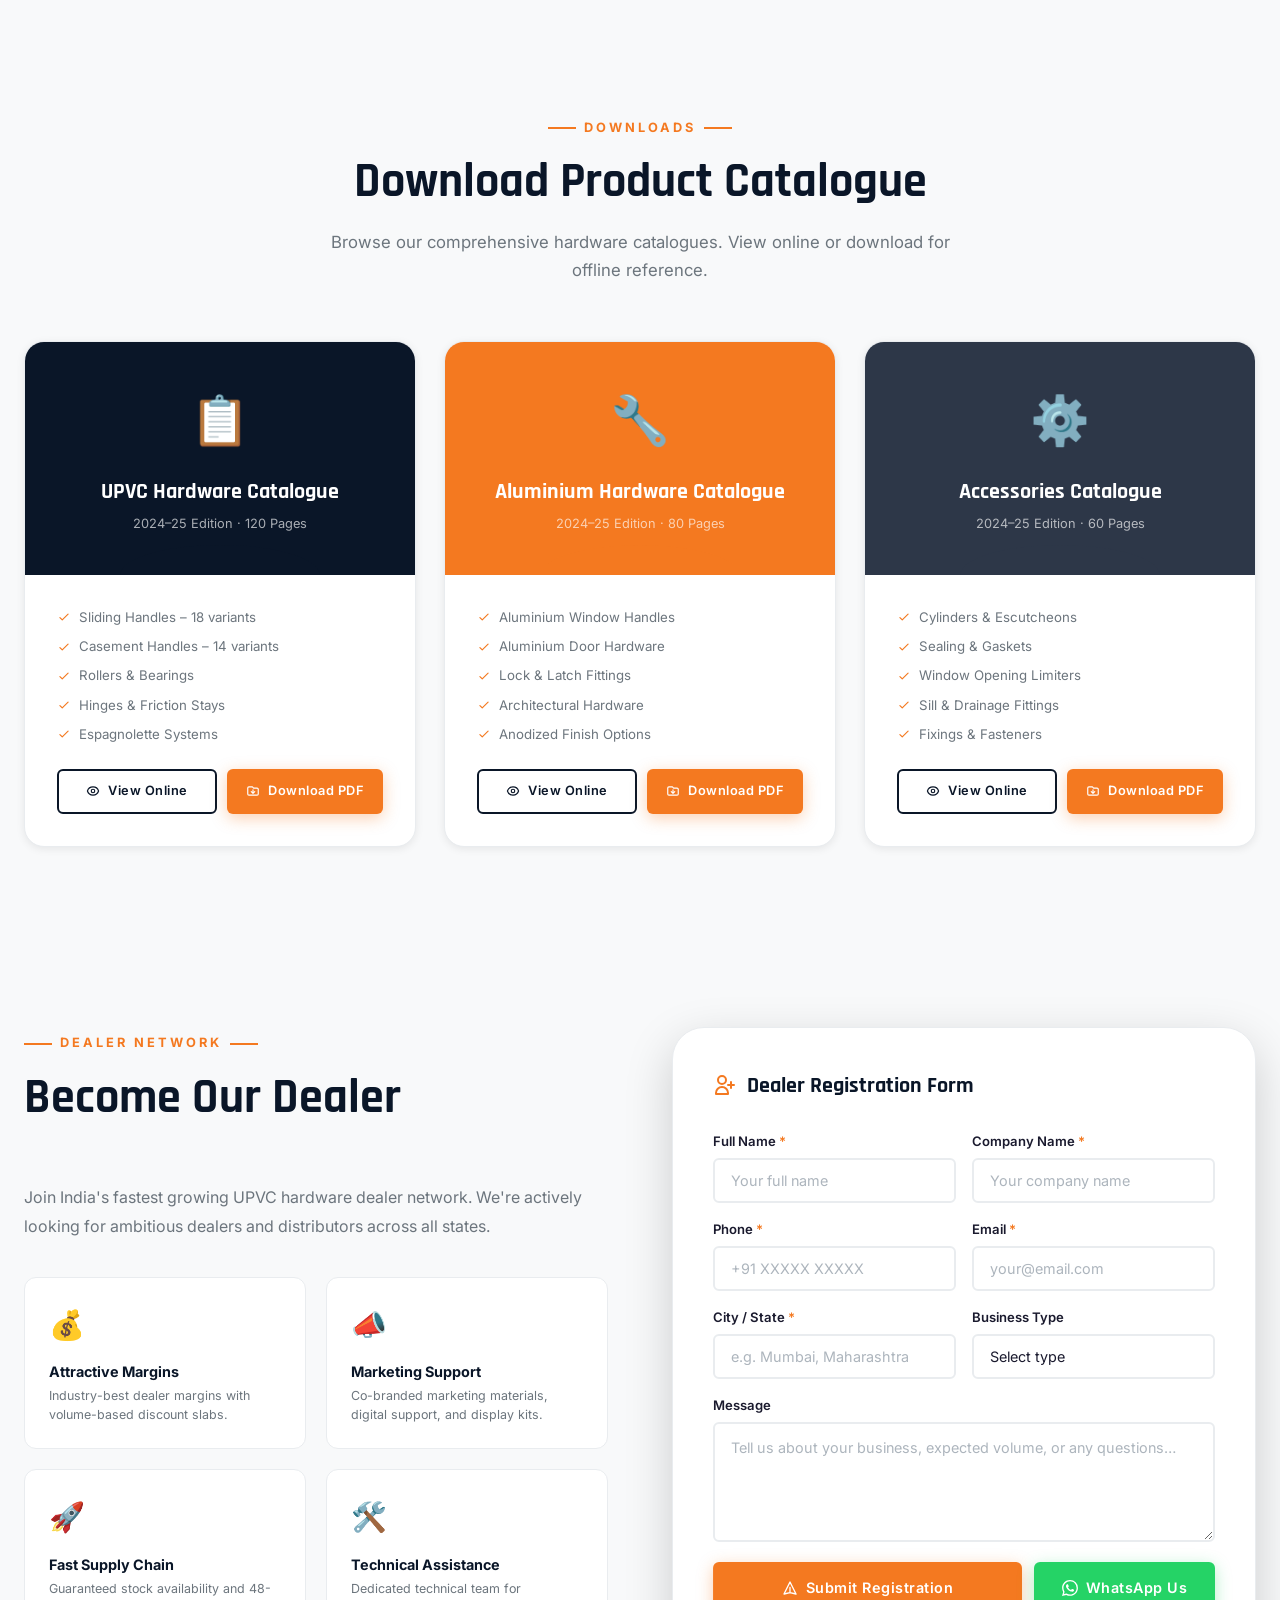
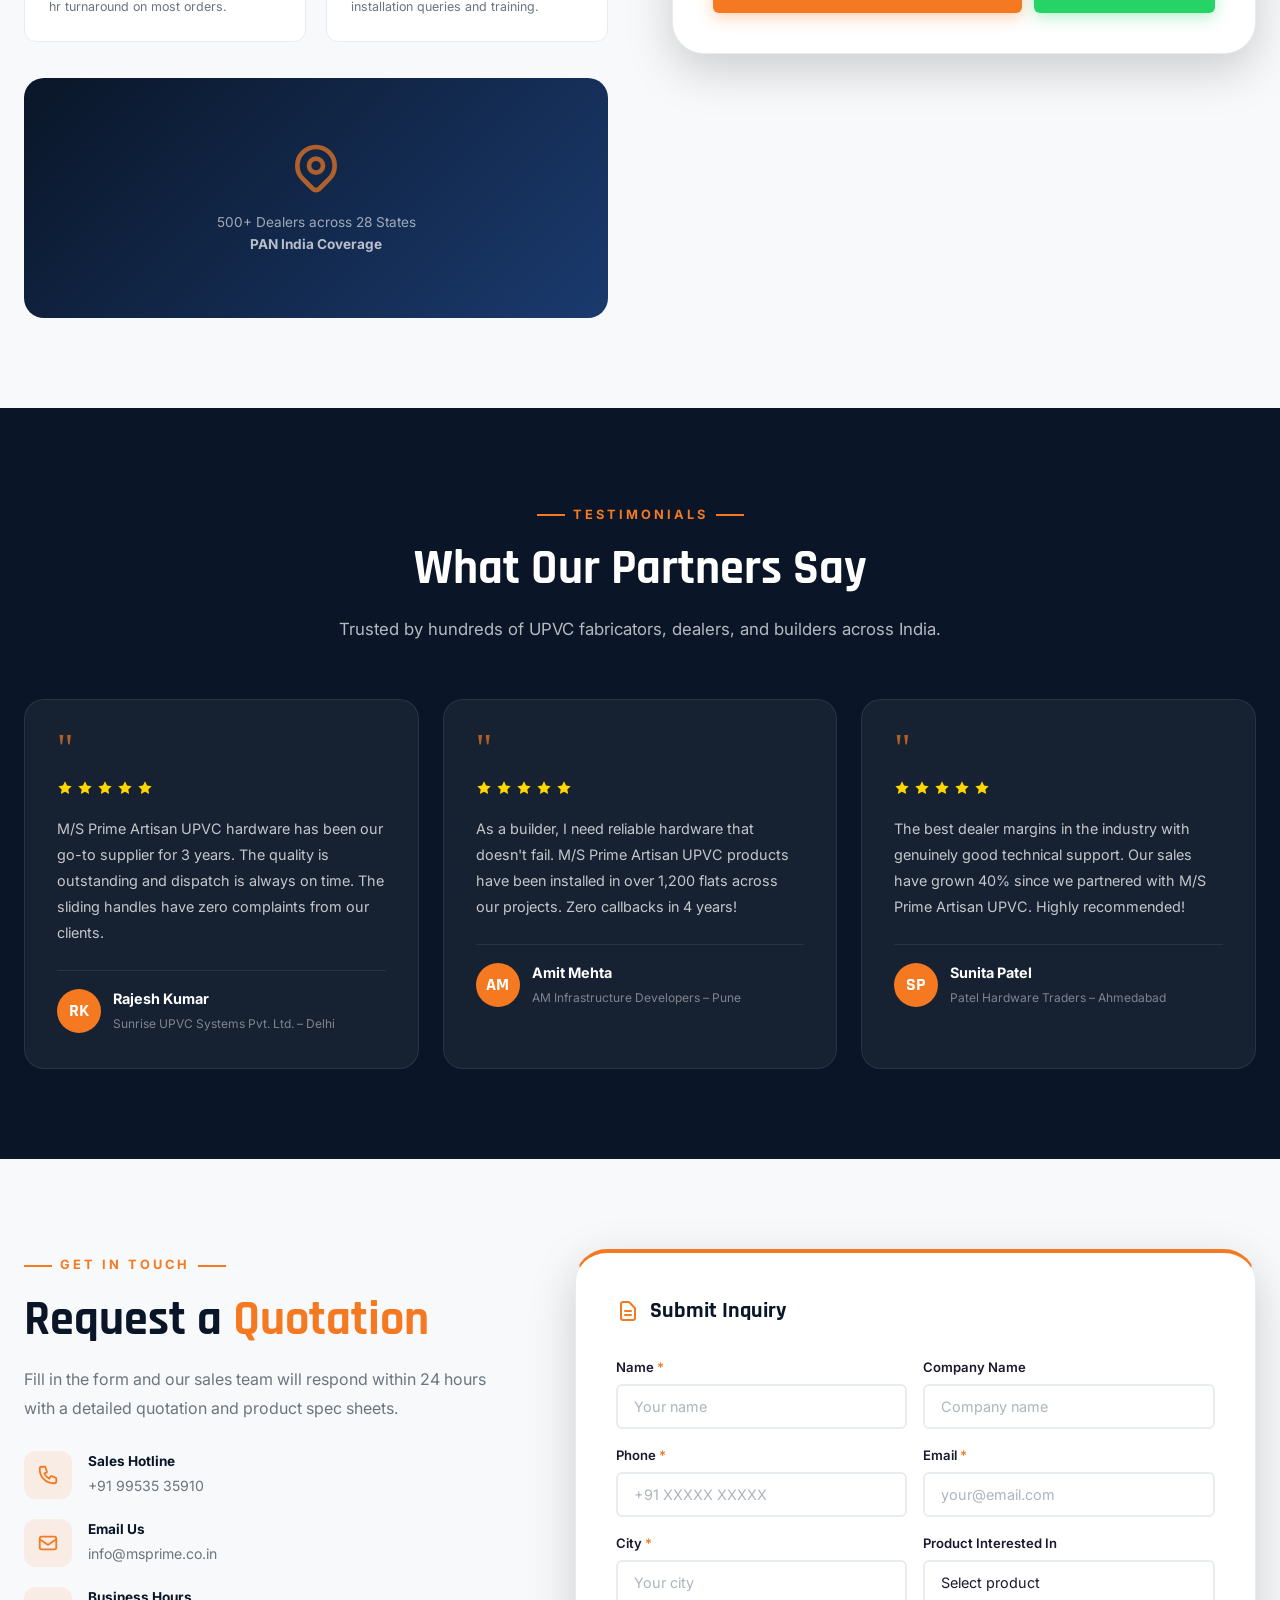
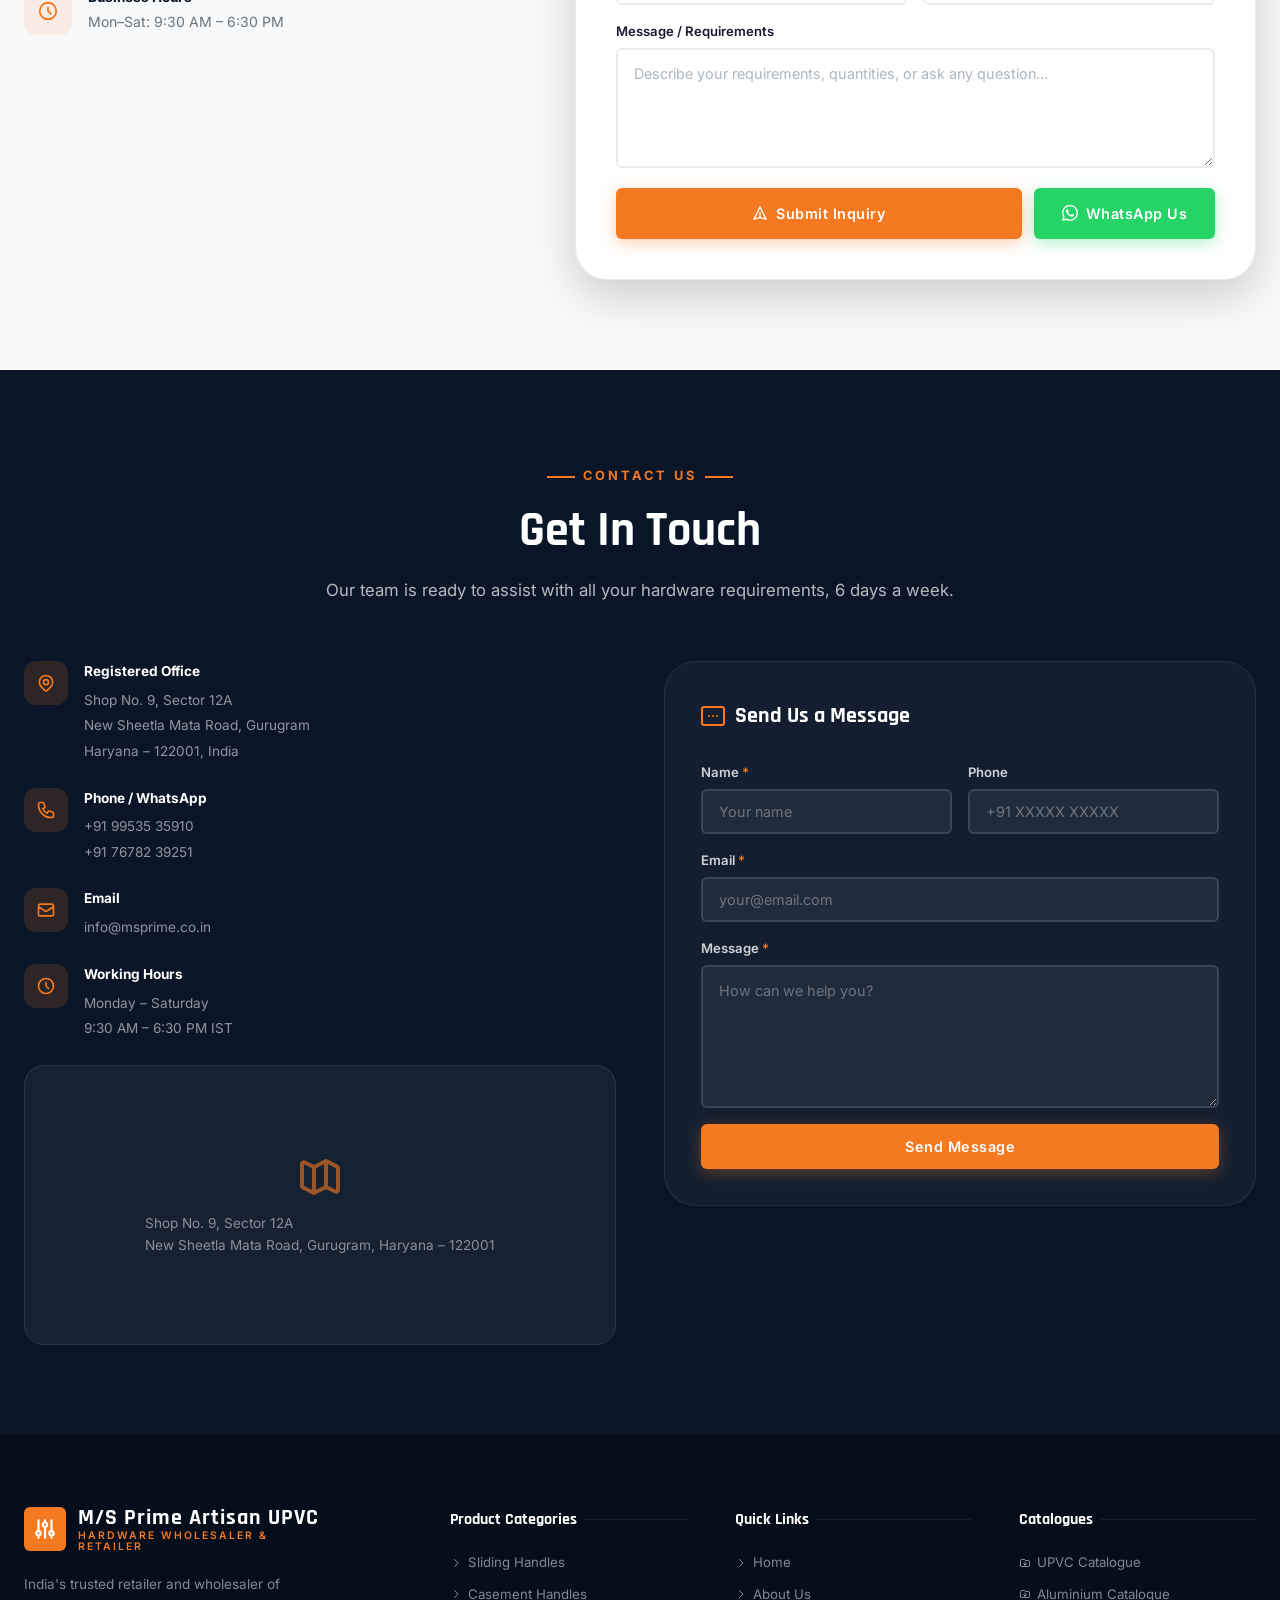
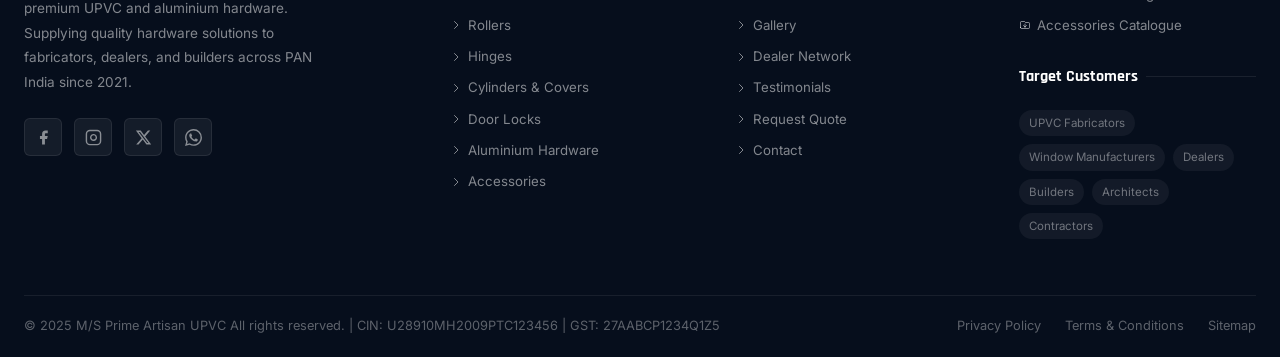
==== commit 28ce4cf7: "Remove Showroom Gallery section and references from navigation menus" ====
--- a/index.html
+++ b/index.html
@@ -75,7 +75,6 @@
       <a href="#about" id="nav-about">About Us</a>
       <a href="products.html" id="nav-products">Products</a>
       <a href="#catalogue" id="nav-catalogue">Catalogue</a>
-      <a href="#gallery" id="nav-gallery">Gallery</a>
       <a href="#dealer" id="nav-dealer">Dealer Network</a>
       <a href="#contact" id="nav-contact">Contact</a>
     </nav>
@@ -99,7 +98,6 @@
   <a href="#about" id="m-about">About Us</a>
   <a href="products.html" id="m-products">Products</a>
   <a href="#catalogue" id="m-catalogue">Catalogue</a>
-  <a href="#gallery" id="m-gallery">Gallery</a>
   <a href="#dealer" id="m-dealer">Dealer Network</a>
   <a href="#contact" id="m-contact">Contact</a>
 </nav>
@@ -542,56 +540,7 @@
   </div>
 </section>
 
-<!-- ════════════════════════════════════════════
-     GALLERY
-════════════════════════════════════════════ -->
-<section id="gallery" class="section-padding">
-  <div class="container">
-    <div class="section-header text-center reveal">
-      <div class="section-label">Showroom</div>
-      <h2 class="section-title light">Luxury Architectural Hardware Showroom</h2>
-      <p class="section-subtitle light">A curated selection of our highest-grade uPVC and Aluminium hardware, engineered for luxury, durability, and flawless operation.</p>
-    </div>
-    <div class="gallery-grid">
-      <div class="gallery-item tall reveal">
-        <img src="images/products/casement_door_set_premium.png" alt="Premium Casement Door Set" loading="lazy" />
-        <div class="gallery-overlay"><div class="gallery-overlay-icon"><svg fill="none" stroke="currentColor" viewBox="0 0 24 24"><path stroke-linecap="round" stroke-linejoin="round" stroke-width="2" d="M21 21l-6-6m2-5a7 7 0 11-14 0 7 7 0 0114 0zM10 7v3m0 0v3m0-3h3m-3 0H7"/></svg></div></div>
-        <span class="gallery-label">Casement Door Set</span>
-      </div>
-
-      <div class="gallery-item reveal">
-        <img src="images/product_casement_handle_premium.png" alt="Premium Casement Handles" loading="lazy" />
-        <div class="gallery-overlay"><div class="gallery-overlay-icon"><svg fill="none" stroke="currentColor" viewBox="0 0 24 24"><path stroke-linecap="round" stroke-linejoin="round" stroke-width="2" d="M21 21l-6-6m2-5a7 7 0 11-14 0 7 7 0 0114 0z"/></svg></div></div>
-        <span class="gallery-label">Casement Handle</span>
-      </div>
-      <div class="gallery-item wide reveal">
-        <img src="images/products/double_wheel_ball_bearing_door_roller_premium.png" alt="Double Wheel Ball Bearing Door Roller" loading="lazy" />
-        <div class="gallery-overlay"><div class="gallery-overlay-icon"><svg fill="none" stroke="currentColor" viewBox="0 0 24 24"><path stroke-linecap="round" stroke-linejoin="round" stroke-width="2" d="M21 21l-6-6m2-5a7 7 0 11-14 0 7 7 0 0114 0z"/></svg></div></div>
-        <span class="gallery-label">Heavy Duty Roller</span>
-      </div>
-      <div class="gallery-item reveal">
-        <img src="images/product_3d_hinge.png" alt="Heavy Duty 3D Hinges" loading="lazy" />
-        <div class="gallery-overlay"><div class="gallery-overlay-icon"><svg fill="none" stroke="currentColor" viewBox="0 0 24 24"><path stroke-linecap="round" stroke-linejoin="round" stroke-width="2" d="M21 21l-6-6m2-5a7 7 0 11-14 0 7 7 0 0114 0z"/></svg></div></div>
-        <span class="gallery-label">3D Hinge</span>
-      </div>
-      <div class="gallery-item reveal">
-        <img src="images/product_cylinder_knob.png" alt="High Security Cylinders" loading="lazy" />
-        <div class="gallery-overlay"><div class="gallery-overlay-icon"><svg fill="none" stroke="currentColor" viewBox="0 0 24 24"><path stroke-linecap="round" stroke-linejoin="round" stroke-width="2" d="M21 21l-6-6m2-5a7 7 0 11-14 0 7 7 0 0114 0z"/></svg></div></div>
-        <span class="gallery-label">Euro Cylinder</span>
-      </div>
-      <div class="gallery-item reveal">
-        <img src="images/products/both_side_handle_with_cylinder_cap.png" alt="Both Side Handle" loading="lazy" />
-        <div class="gallery-overlay"><div class="gallery-overlay-icon"><svg fill="none" stroke="currentColor" viewBox="0 0 24 24"><path stroke-linecap="round" stroke-linejoin="round" stroke-width="2" d="M21 21l-6-6m2-5a7 7 0 11-14 0 7 7 0 0114 0z"/></svg></div></div>
-        <span class="gallery-label">Both Side Handle</span>
-      </div>
-      <div class="gallery-item reveal">
-        <img src="images/product_touch_lock.png" alt="Touch Lock with Keep" loading="lazy" />
-        <div class="gallery-overlay"><div class="gallery-overlay-icon"><svg fill="none" stroke="currentColor" viewBox="0 0 24 24"><path stroke-linecap="round" stroke-linejoin="round" stroke-width="2" d="M21 21l-6-6m2-5a7 7 0 11-14 0 7 7 0 0114 0z"/></svg></div></div>
-        <span class="gallery-label">Touch Lock</span>
-      </div>
-    </div>
-  </div>
-</section>
+
 
 <!-- ════════════════════════════════════════════
      DEALER NETWORK
